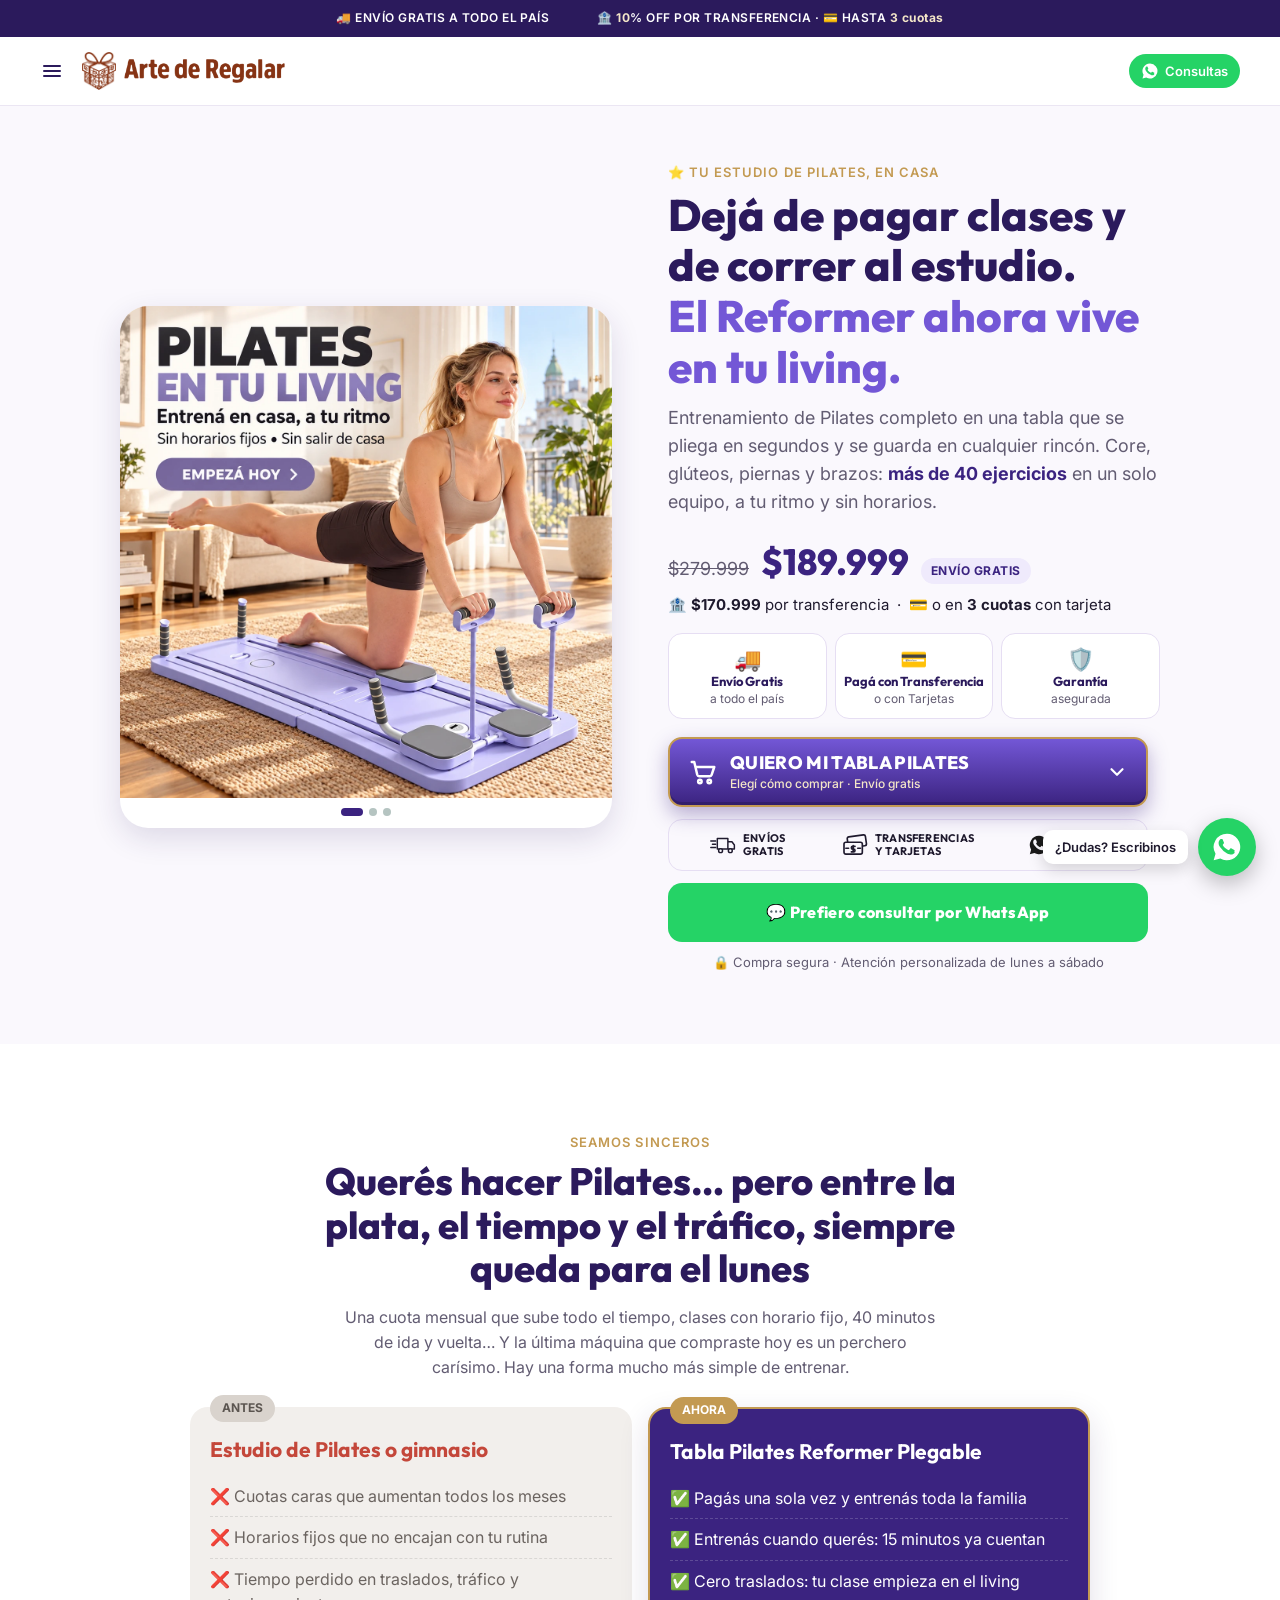
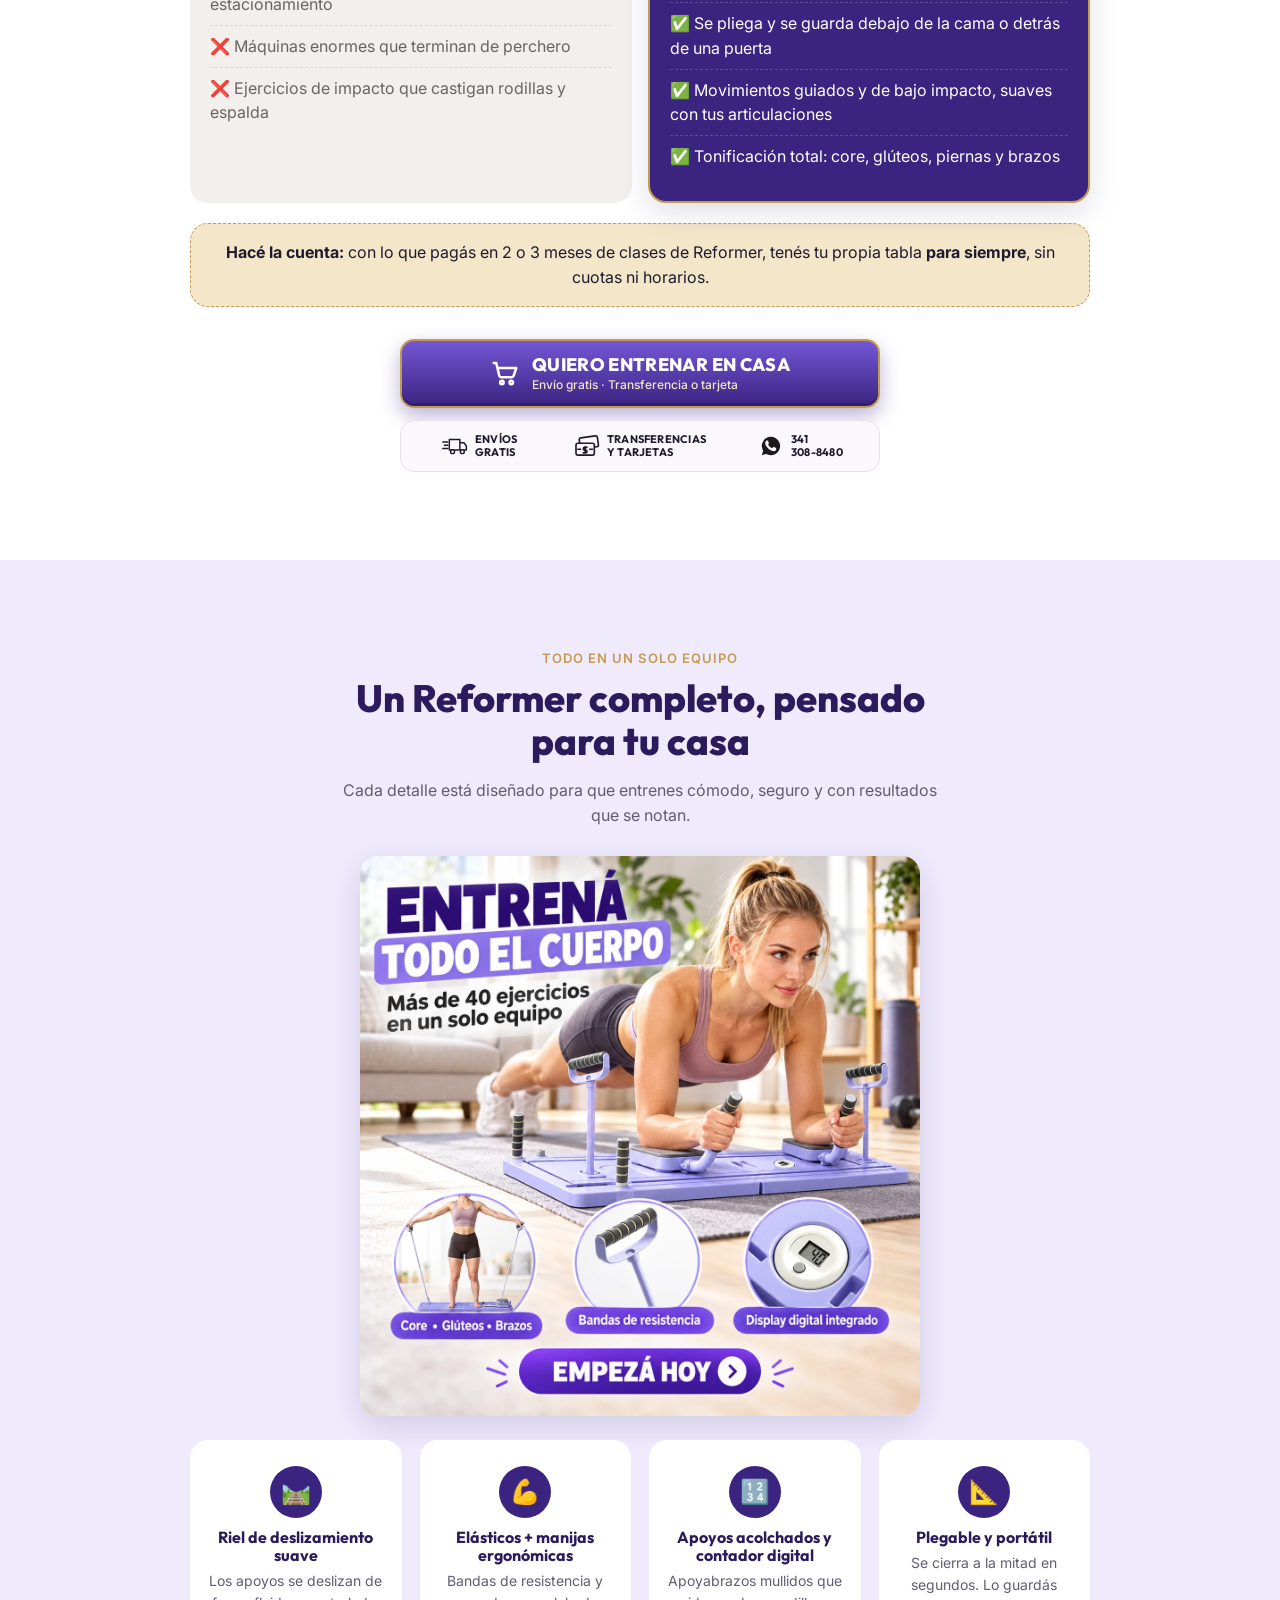
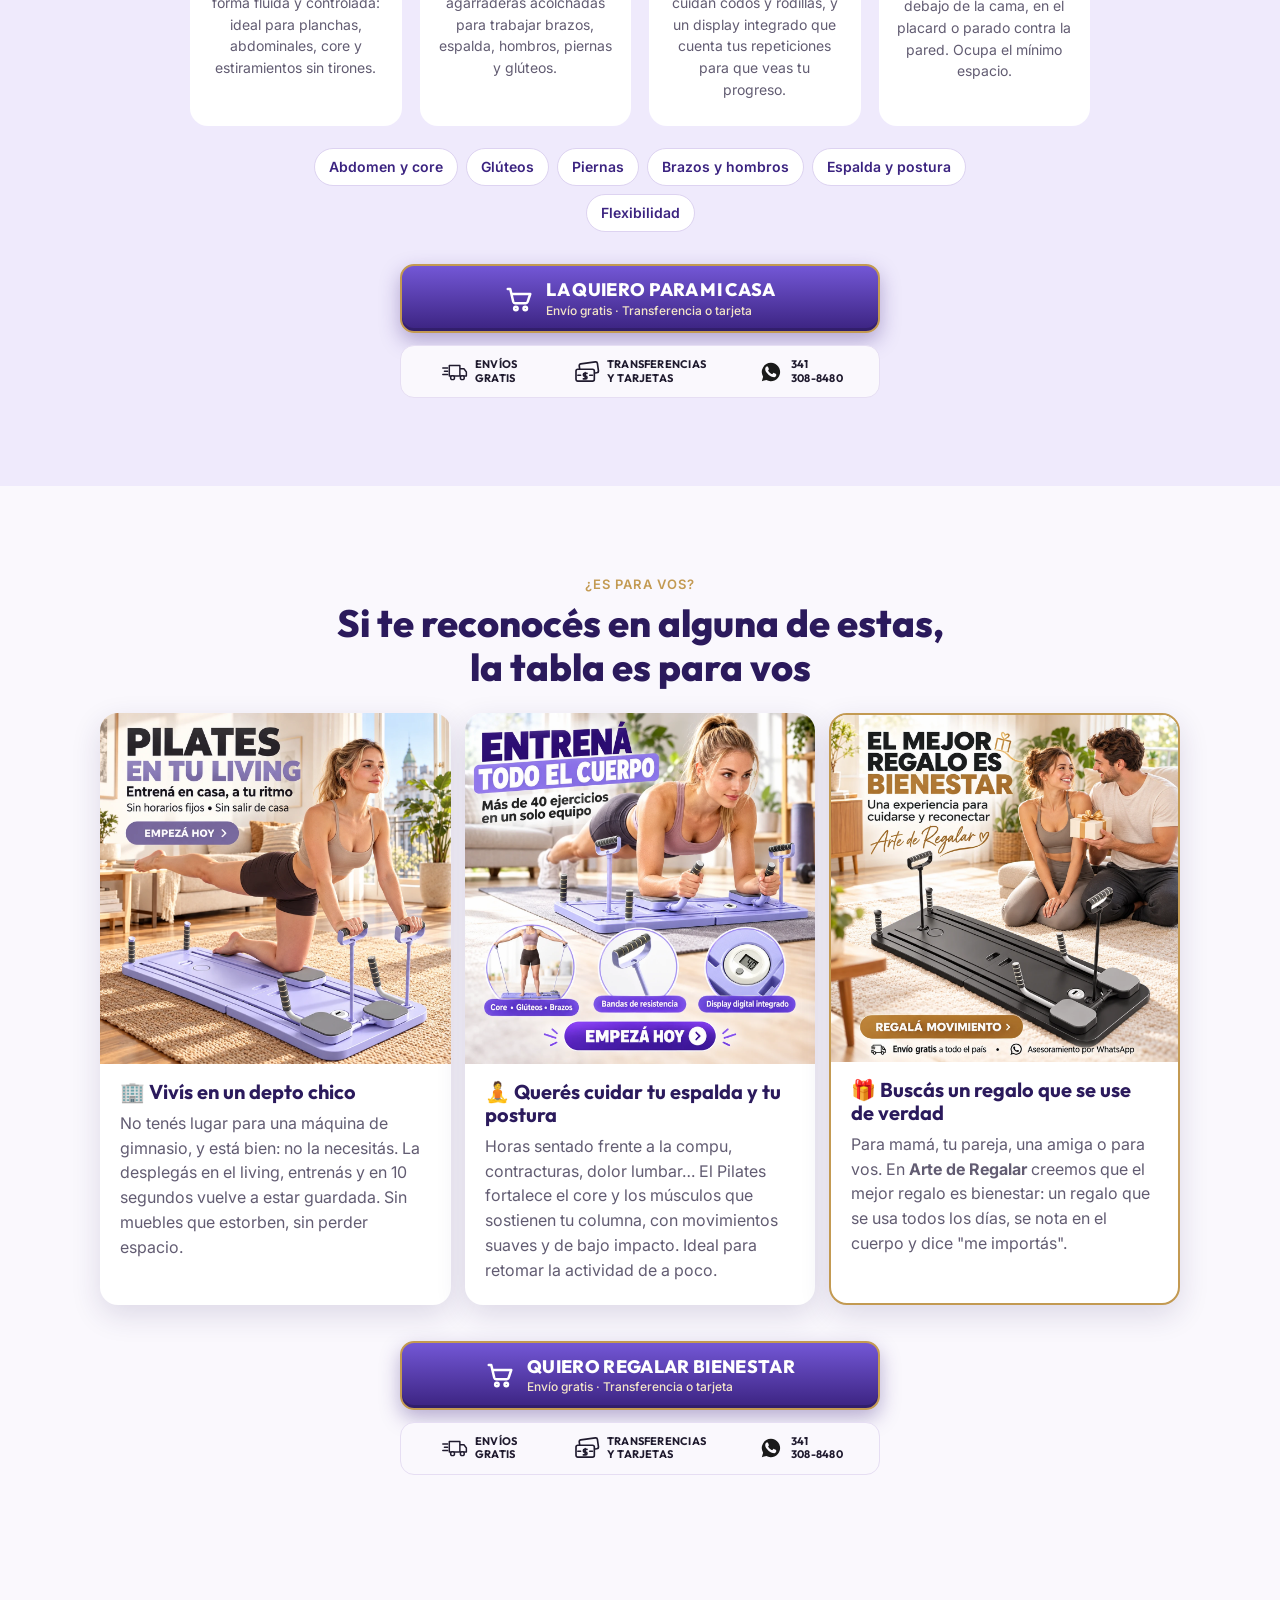
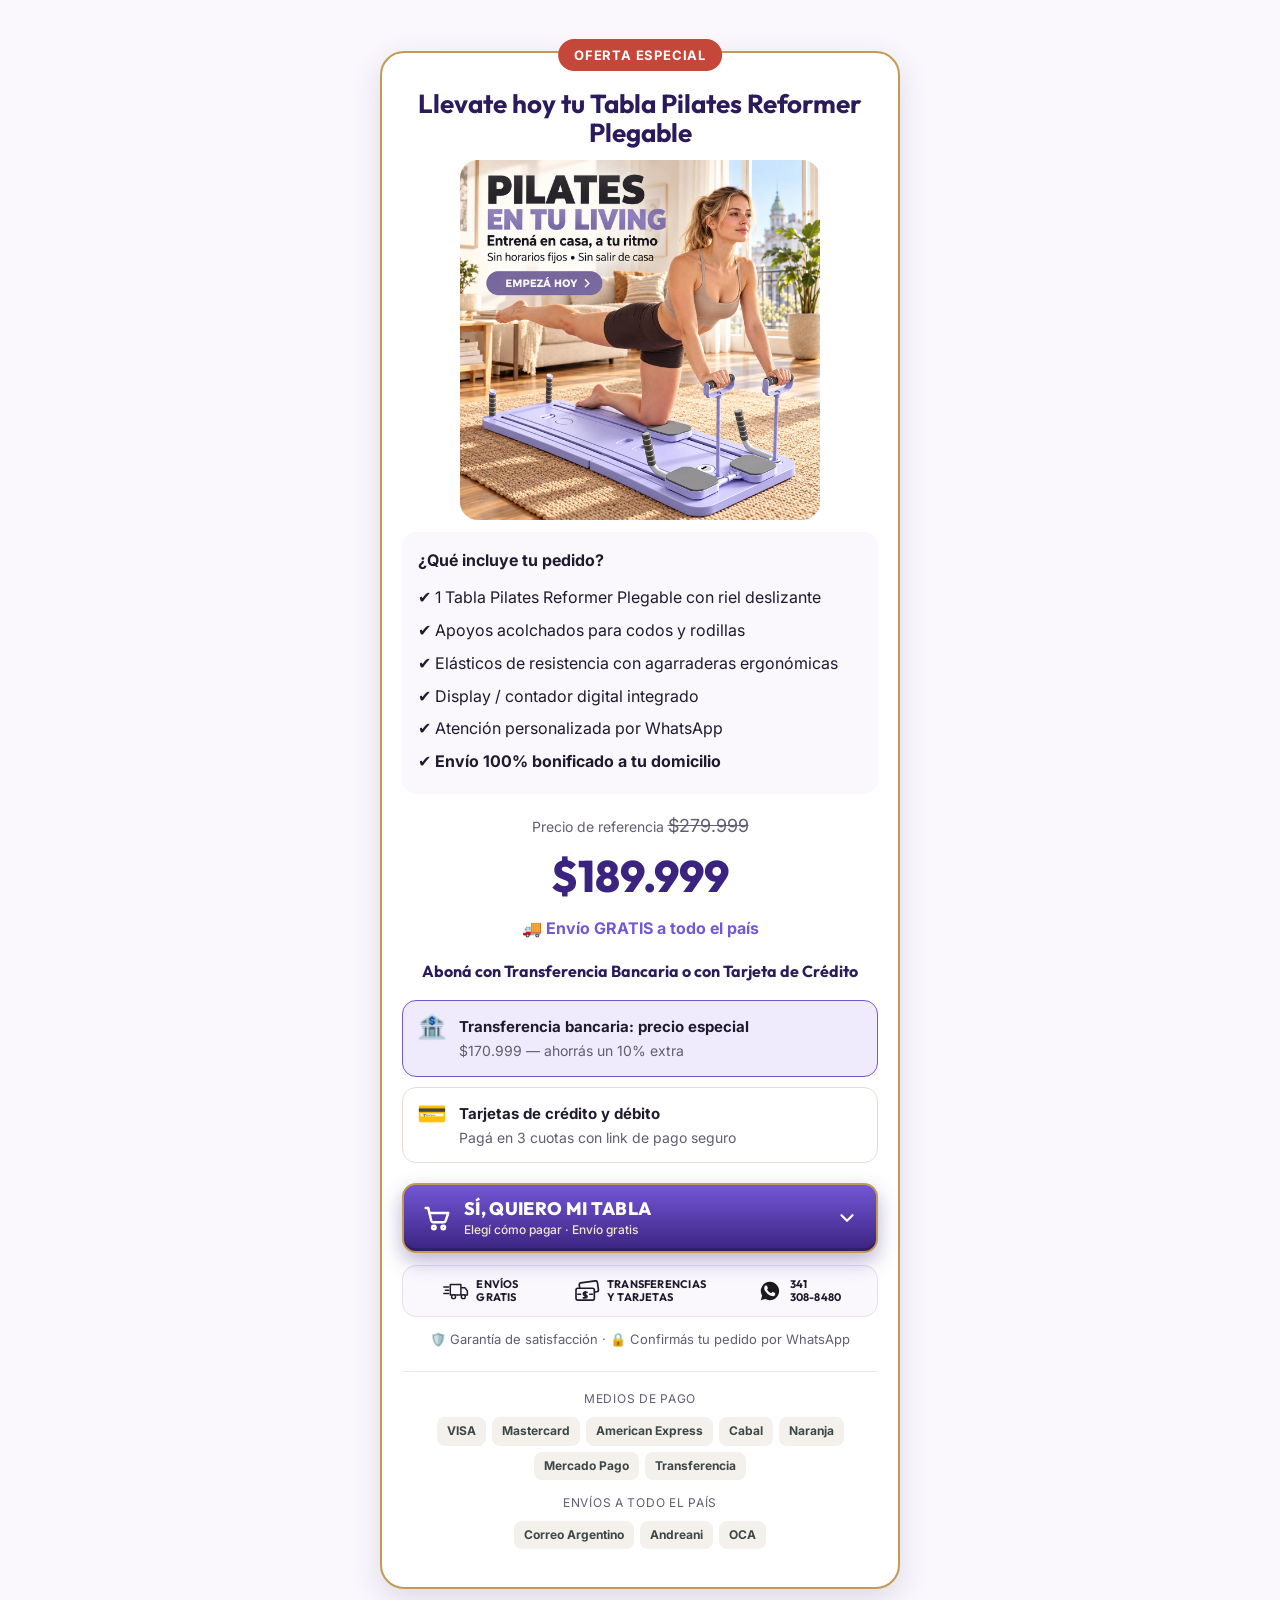
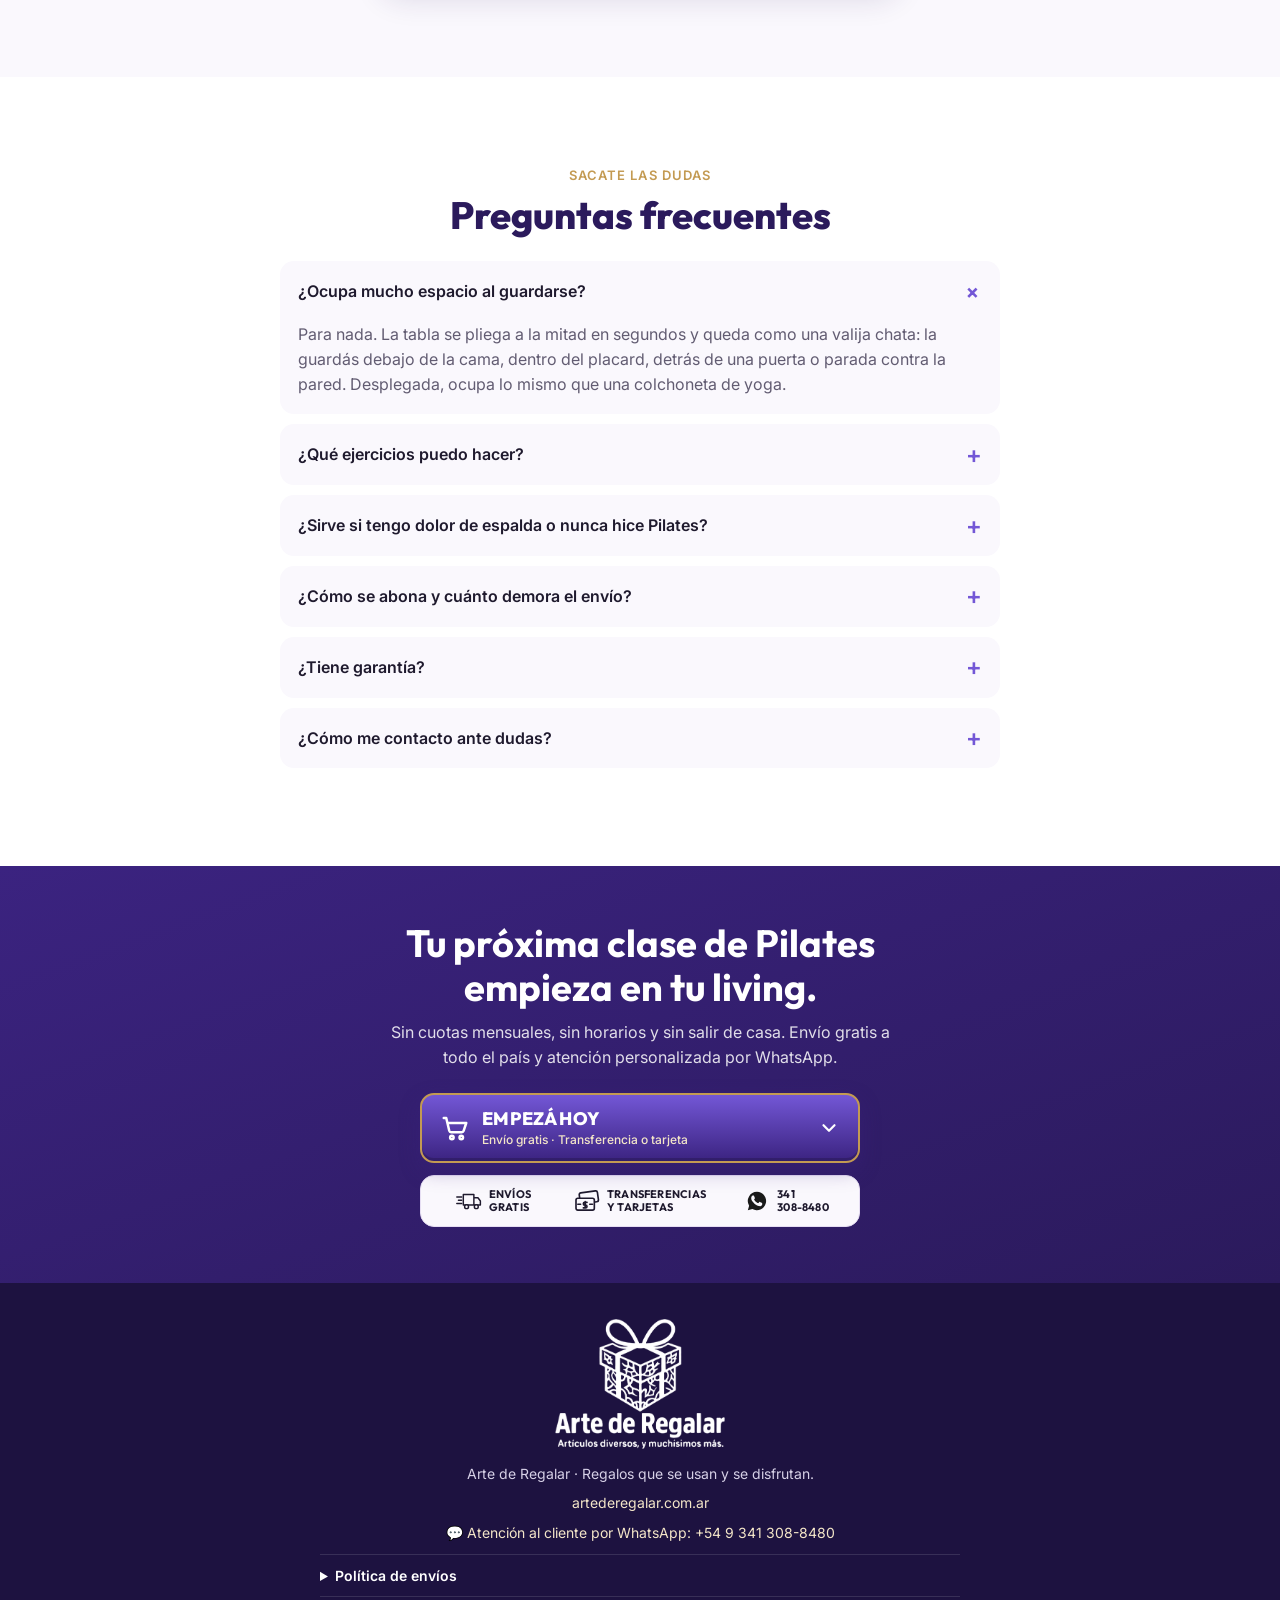
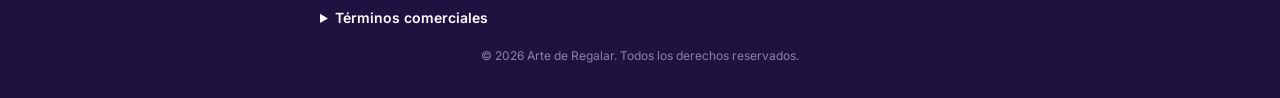
==== pilates/index.html @ 769c2b9c "Suma la landing de la Tabla Pilates Reformer Plegable Nueva landing en pilates/ con hero, dolor vs. " ====
<!doctype html>
<html lang="es-AR">
<head>
  <meta charset="utf-8">
  <meta name="viewport" content="width=device-width, initial-scale=1">
  <title>Tabla Pilates Reformer Plegable | Arte de Regalar</title>
  <meta name="description" content="Tu estudio de Pilates en casa: Tabla Reformer Plegable con riel deslizante, elásticos de resistencia y contador digital. Envío GRATIS a todo el país. Pagá con transferencia (con descuento) o en cuotas con tarjeta.">
  <meta property="og:title" content="Tabla Pilates Reformer Plegable — Envío Gratis">
  <meta property="og:description" content="Pilates en tu living, sin cuotas de gimnasio ni horarios. Más de 40 ejercicios en un solo equipo que se guarda en cualquier rincón.">
  <meta property="og:image" content="assets/pilates-living.webp">
  <meta name="theme-color" content="#3b2380">
  <link rel="icon" type="image/png" href="../assets/favicon.png">
  <link rel="preconnect" href="https://fonts.googleapis.com">
  <link rel="preconnect" href="https://fonts.gstatic.com" crossorigin>
  <link href="https://fonts.googleapis.com/css2?family=Outfit:wght@500;700;800&family=Inter:wght@400;500;600&display=swap" rel="stylesheet">
  <link rel="stylesheet" href="../styles.css">
  <link rel="stylesheet" href="pilates.css">
</head>
<body id="top">

<!-- ============================================================
  TOP BAR
  Visual: franja fija violeta profundo con los 3 beneficios comerciales.
  En mobile rota (marquee suave); en desktop queda fija y centrada.
============================================================= -->
<div class="topbar" role="region" aria-label="Beneficios">
  <div class="topbar__track">
    <span>🚚 ENVÍO GRATIS A TODO EL PAÍS</span>
    <span>🏦 <b data-cfg="descuento">10</b>% OFF POR TRANSFERENCIA · 💳 HASTA <b data-cfg="cuotas">3 cuotas</b></span>
    <span aria-hidden="true">🚚 ENVÍO GRATIS A TODO EL PAÍS</span>
    <span aria-hidden="true">🏦 <b data-cfg="descuento">10</b>% OFF POR TRANSFERENCIA · 💳 HASTA <b data-cfg="cuotas">3 cuotas</b></span>
  </div>
</div>

<!-- ============================================================
  1. HEADER
  Visual: encabezado fijo blanco con menú hamburguesa (abre el menú
  lateral desplegable), logo de Arte de Regalar y botón de WhatsApp.
============================================================= -->
<header class="nav">
  <button class="nav__menu" type="button" aria-label="Abrir menú" aria-expanded="false" aria-controls="menu">
    <svg viewBox="0 0 24 24" width="24" height="24" aria-hidden="true" fill="none" stroke="currentColor" stroke-width="2" stroke-linecap="round"><path d="M4 7h16M4 12h16M4 17h16"/></svg>
  </button>
  <a class="nav__brand" href="https://artederegalar.com.ar" aria-label="Arte de Regalar">
    <img src="../assets/logo-regalo.png" alt="" width="142" height="160">
    <img src="../assets/logo-texto.png" alt="Arte de Regalar" width="539" height="80">
  </a>
  <a class="nav__wa" href="https://wa.me/5493413088480?text=Hola!%20Quiero%20info%20de%20la%20Tabla%20Pilates%20Reformer" target="_blank" rel="noopener" aria-label="Consultanos por WhatsApp">
    <svg viewBox="0 0 24 24" width="18" height="18" aria-hidden="true"><path fill="currentColor" d="M12 2a10 10 0 0 0-8.6 15.1L2 22l5-1.3A10 10 0 1 0 12 2Zm5.8 14.2c-.2.7-1.4 1.3-2 1.4-.5.1-1.2.1-1.9-.1a17 17 0 0 1-1.8-.7 13.7 13.7 0 0 1-5.2-4.6c-.4-.5-1.2-1.7-1.2-3.2s.8-2.3 1.1-2.6c.3-.3.6-.4.8-.4h.6c.2 0 .4 0 .6.5l.9 2.1c.1.2.1.4 0 .5l-.3.5-.4.5c-.1.1-.3.3-.1.6.2.3.8 1.3 1.7 2.1 1.2 1 2.1 1.4 2.4 1.5.3.1.5.1.6-.1l.9-1.1c.2-.3.4-.2.6-.1l2 1c.3.1.5.2.5.3.1.2.1.8-.1 1.4Z"/></svg>
    <span>Consultas</span>
  </a>
</header>

<!-- Menú lateral desplegable -->
<div class="drawer" id="menu" aria-hidden="true">
  <div class="drawer__overlay" data-close></div>
  <nav class="drawer__panel" aria-label="Menú">
    <div class="drawer__head">
      <img src="../assets/logo.png" alt="Arte de Regalar" width="473" height="360">
      <button class="drawer__close" type="button" aria-label="Cerrar menú" data-close>
        <svg viewBox="0 0 24 24" width="24" height="24" aria-hidden="true" fill="none" stroke="currentColor" stroke-width="2" stroke-linecap="round"><path d="M6 6l12 12M18 6L6 18"/></svg>
      </button>
    </div>
    <p class="drawer__label">Tabla Pilates Reformer</p>
    <ul class="drawer__links">
      <li><a href="#top" data-close>Inicio</a></li>
      <li><a href="#comparativa" data-close>¿Por qué elegirla?</a></li>
      <li><a href="#caracteristicas" data-close>Características</a></li>
      <li><a href="#para-quien" data-close>¿Para quién es?</a></li>
      <li><a href="#oferta" data-close>Precio y formas de pago</a></li>
      <li><a href="#preguntas" data-close>Preguntas frecuentes</a></li>
    </ul>
    <p class="drawer__label">Arte de Regalar</p>
    <ul class="drawer__links">
      <li><a href="https://artederegalar.com.ar">Ver toda la tienda</a></li>
      <li><a href="https://wa.me/5493413088480?text=Hola!%20Quiero%20info%20de%20la%20Tabla%20Pilates%20Reformer" target="_blank" rel="noopener">Contacto por WhatsApp</a></li>
    </ul>
    <a class="btn btn--primary drawer__buy js-buy" href="#">COMPRAR MI TABLA PILATES</a>
    <p class="drawer__foot">🚚 Envío gratis a todo el país</p>
  </nav>
</div>

<main>

<!-- ============================================================
  HERO
  Visual: galería deslizable con las 3 piezas (Pilates en tu living,
  Entrená todo el cuerpo, El mejor regalo es bienestar). Al lado
  (desktop) o debajo (mobile): titular, subtítulo, precio, badges de
  confianza y el botón de compra con menú desplegable de opciones.
============================================================= -->
<section class="hero">
  <div class="hero__media gallery">
    <div class="gallery__track" tabindex="0" aria-label="Fotos del producto">
      <img src="assets/pilates-living.webp" alt="Pilates en tu living: mujer entrenando en la Tabla Reformer Plegable violeta sobre una alfombra" width="1254" height="1254" fetchpriority="high">
      <img src="assets/todo-el-cuerpo.webp" alt="Entrená todo el cuerpo: más de 40 ejercicios, bandas de resistencia y display digital integrado" width="1254" height="1254" loading="lazy">
      <img src="assets/regalo-bienestar.webp" alt="El mejor regalo es bienestar: pareja con la Tabla Reformer en versión negra y una caja de regalo" width="1254" height="1254" loading="lazy">
    </div>
    <div class="gallery__dots" aria-hidden="true"></div>
  </div>

  <div class="hero__copy">
    <p class="eyebrow">⭐ Tu estudio de Pilates, en casa</p>
    <h1>Dejá de pagar clases y de correr al estudio. <span>El Reformer ahora vive en tu living.</span></h1>
    <h2>Entrenamiento de Pilates completo en una tabla que se pliega en segundos y se guarda en cualquier rincón. Core, glúteos, piernas y brazos: <b>más de 40 ejercicios</b> en un solo equipo, a tu ritmo y sin horarios.</h2>

    <div class="price">
      <div class="price__row">
        <span class="price__old" data-cfg="precioAnterior">$279.999</span>
        <span class="price__now" data-cfg="precio">$189.999</span>
        <span class="price__save">ENVÍO GRATIS</span>
      </div>
      <p class="price__alt">🏦 <b data-cfg="precioTransferencia">$170.999</b> por transferencia &nbsp;·&nbsp; 💳 o en <b data-cfg="cuotas">3 cuotas</b> con tarjeta</p>
    </div>

    <ul class="badges" aria-label="Por qué comprar acá">
      <li><span aria-hidden="true">🚚</span><b>Envío Gratis</b><small>a todo el país</small></li>
      <li><span aria-hidden="true">💳</span><b>Pagá con Transferencia</b><small>o con Tarjetas</small></li>
      <li><span aria-hidden="true">🛡️</span><b>Garantía</b><small>asegurada</small></li>
    </ul>

    <div class="buybox">
      <div class="buydrop" data-buydrop>
        <button class="btn btn--buy buydrop__toggle js-hero-cta" type="button" aria-expanded="false" aria-controls="bd-hero" aria-haspopup="true">
          <svg viewBox="0 0 24 24" aria-hidden="true" fill="none" stroke="currentColor" stroke-width="2" stroke-linecap="round" stroke-linejoin="round"><path d="M3 4h2l2.4 10.2a1.5 1.5 0 0 0 1.5 1.1h8.6a1.5 1.5 0 0 0 1.4-1l2.1-6.3H6.2"/><circle cx="9.5" cy="19.5" r="1.4"/><circle cx="17" cy="19.5" r="1.4"/></svg>
          <span>QUIERO MI TABLA PILATES<small>Elegí cómo comprar · Envío gratis</small></span>
          <svg class="buydrop__chev" viewBox="0 0 24 24" aria-hidden="true" fill="none" stroke="currentColor" stroke-width="2.4" stroke-linecap="round" stroke-linejoin="round"><path d="m6 9 6 6 6-6"/></svg>
        </button>
        <ul class="buydrop__menu" id="bd-hero" role="menu" hidden>
      <li role="none"><a role="menuitem" class="buydrop__item js-buy" data-pago="Transferencia" href="#"><span aria-hidden="true">🏦</span><span><b>Pagar por transferencia</b><small><span data-cfg="descuento">10</span>% OFF · <span data-cfg="precioTransferencia">$170.999</span></small></span></a></li>
      <li role="none"><a role="menuitem" class="buydrop__item js-buy" data-pago="Tarjeta de crédito/débito" href="#"><span aria-hidden="true">💳</span><span><b>Pagar con tarjeta</b><small>Crédito o débito · hasta <span data-cfg="cuotas">3 cuotas</span></small></span></a></li>
      <li role="none"><a role="menuitem" class="buydrop__item" href="https://wa.me/5493413088480?text=Hola!%20Quiero%20comprar%20la%20Tabla%20Pilates%20Reformer" target="_blank" rel="noopener"><span aria-hidden="true">💬</span><span><b>Comprar por WhatsApp</b><small>Te atendemos al 341 308-8480</small></span></a></li>
      <li role="none"><a role="menuitem" class="buydrop__item js-store" href="#"><span aria-hidden="true">🛍️</span><span><b>Ver en la tienda online</b><small>artederegalar.com.ar</small></span></a></li>
    </ul>
      </div>
      <ul class="perks">
        <li><svg viewBox="0 0 32 24" aria-hidden="true" fill="none" stroke="currentColor" stroke-width="1.8" stroke-linejoin="round"><path d="M9 4h13v13H9zM22 8h5l3 4v5h-8"/><circle cx="13" cy="19" r="2.4" fill="var(--cream)"/><circle cx="25" cy="19" r="2.4" fill="var(--cream)"/><path d="M1 7h6M3 11h4M1 15h6" stroke-linecap="round"/></svg><span>ENVÍOS<br>GRATIS</span></li>
        <li><svg viewBox="0 0 28 24" aria-hidden="true" fill="none" stroke="currentColor" stroke-width="1.8" stroke-linejoin="round"><rect x="6" y="2" width="20" height="12" rx="2" transform="rotate(-8 16 8)"/><rect x="2" y="9" width="20" height="13" rx="2" fill="var(--cream)"/><path d="M12 12.5v7M14 13.5h-2.5a1.5 1.5 0 0 0 0 3h1a1.5 1.5 0 0 1 0 3H10" stroke-linecap="round"/><path d="M4 15.5h3M17 15.5h3" stroke-linecap="round"/></svg><span>TRANSFERENCIAS<br>Y TARJETAS</span></li>
        <li><svg viewBox="0 0 24 24" aria-hidden="true"><path fill="currentColor" d="M12 2a10 10 0 0 0-8.6 15.1L2 22l5-1.3A10 10 0 1 0 12 2Zm5.8 14.2c-.2.7-1.4 1.3-2 1.4-.5.1-1.2.1-1.9-.1a17 17 0 0 1-1.8-.7 13.7 13.7 0 0 1-5.2-4.6c-.4-.5-1.2-1.7-1.2-3.2s.8-2.3 1.1-2.6c.3-.3.6-.4.8-.4h.6c.2 0 .4 0 .6.5l.9 2.1c.1.2.1.4 0 .5l-.3.5-.4.5c-.1.1-.3.3-.1.6.2.3.8 1.3 1.7 2.1 1.2 1 2.1 1.4 2.4 1.5.3.1.5.1.6-.1l.9-1.1c.2-.3.4-.2.6-.1l2 1c.3.1.5.2.5.3.1.2.1.8-.1 1.4Z"/></svg><span>341<br>308-8480</span></li>
      </ul>
    </div>

    <a class="btn btn--wa hero__wa" href="https://wa.me/5493413088480?text=Hola!%20Quiero%20info%20de%20la%20Tabla%20Pilates%20Reformer" target="_blank" rel="noopener">💬 Prefiero consultar por WhatsApp</a>
    <p class="hero__micro">🔒 Compra segura · Atención personalizada de lunes a sábado</p>
  </div>
</section>

<!-- ============================================================
  2. DOLOR vs. SOLUCIÓN
  Visual: dos tarjetas lado a lado (apiladas en mobile). Izquierda
  gris apagada con ❌ ("Antes"); derecha violeta con ✅ y borde dorado
  ("Ahora"). Foto sugerida izquierda: bicicleta fija con ropa colgada.
============================================================= -->
<section class="section vs" id="comparativa">
  <p class="eyebrow center">Seamos sinceros</p>
  <h3 class="section__title">Querés hacer Pilates… pero entre la plata, el tiempo y el tráfico, siempre queda para el lunes</h3>
  <p class="section__lead">Una cuota mensual que sube todo el tiempo, clases con horario fijo, 40 minutos de ida y vuelta… Y la última máquina que compraste hoy es un perchero carísimo. Hay una forma mucho más simple de entrenar.</p>

  <div class="vs__grid">
    <article class="vs__card vs__card--bad">
      <span class="vs__tag vs__tag--muted">Antes</span>
      <h4>Estudio de Pilates o gimnasio</h4>
      <ul>
        <li>❌ Cuotas caras que aumentan todos los meses</li>
        <li>❌ Horarios fijos que no encajan con tu rutina</li>
        <li>❌ Tiempo perdido en traslados, tráfico y estacionamiento</li>
        <li>❌ Máquinas enormes que terminan de perchero</li>
        <li>❌ Ejercicios de impacto que castigan rodillas y espalda</li>
      </ul>
    </article>
    <article class="vs__card vs__card--good">
      <span class="vs__tag">Ahora</span>
      <h4>Tabla Pilates Reformer Plegable</h4>
      <ul>
        <li>✅ Pagás una sola vez y entrenás toda la familia</li>
        <li>✅ Entrenás cuando querés: 15 minutos ya cuentan</li>
        <li>✅ Cero traslados: tu clase empieza en el living</li>
        <li>✅ Se pliega y se guarda debajo de la cama o detrás de una puerta</li>
        <li>✅ Movimientos guiados y de bajo impacto, suaves con tus articulaciones</li>
        <li>✅ Tonificación total: core, glúteos, piernas y brazos</li>
      </ul>
    </article>
  </div>

  <div class="savings">
    <p><b>Hacé la cuenta:</b> con lo que pagás en 2 o 3 meses de clases de Reformer, tenés tu propia tabla <b>para siempre</b>, sin cuotas ni horarios.</p>
  </div>

  <div class="section__cta">
    <div class="buybox buybox--center">
      <a class="btn btn--buy js-buy" href="#">
        <svg viewBox="0 0 24 24" aria-hidden="true" fill="none" stroke="currentColor" stroke-width="2" stroke-linecap="round" stroke-linejoin="round"><path d="M3 4h2l2.4 10.2a1.5 1.5 0 0 0 1.5 1.1h8.6a1.5 1.5 0 0 0 1.4-1l2.1-6.3H6.2"/><circle cx="9.5" cy="19.5" r="1.4"/><circle cx="17" cy="19.5" r="1.4"/></svg>
        <span>QUIERO ENTRENAR EN CASA<small>Envío gratis · Transferencia o tarjeta</small></span>
      </a>
      <ul class="perks">
        <li><svg viewBox="0 0 32 24" aria-hidden="true" fill="none" stroke="currentColor" stroke-width="1.8" stroke-linejoin="round"><path d="M9 4h13v13H9zM22 8h5l3 4v5h-8"/><circle cx="13" cy="19" r="2.4" fill="var(--cream)"/><circle cx="25" cy="19" r="2.4" fill="var(--cream)"/><path d="M1 7h6M3 11h4M1 15h6" stroke-linecap="round"/></svg><span>ENVÍOS<br>GRATIS</span></li>
        <li><svg viewBox="0 0 28 24" aria-hidden="true" fill="none" stroke="currentColor" stroke-width="1.8" stroke-linejoin="round"><rect x="6" y="2" width="20" height="12" rx="2" transform="rotate(-8 16 8)"/><rect x="2" y="9" width="20" height="13" rx="2" fill="var(--cream)"/><path d="M12 12.5v7M14 13.5h-2.5a1.5 1.5 0 0 0 0 3h1a1.5 1.5 0 0 1 0 3H10" stroke-linecap="round"/><path d="M4 15.5h3M17 15.5h3" stroke-linecap="round"/></svg><span>TRANSFERENCIAS<br>Y TARJETAS</span></li>
        <li><svg viewBox="0 0 24 24" aria-hidden="true"><path fill="currentColor" d="M12 2a10 10 0 0 0-8.6 15.1L2 22l5-1.3A10 10 0 1 0 12 2Zm5.8 14.2c-.2.7-1.4 1.3-2 1.4-.5.1-1.2.1-1.9-.1a17 17 0 0 1-1.8-.7 13.7 13.7 0 0 1-5.2-4.6c-.4-.5-1.2-1.7-1.2-3.2s.8-2.3 1.1-2.6c.3-.3.6-.4.8-.4h.6c.2 0 .4 0 .6.5l.9 2.1c.1.2.1.4 0 .5l-.3.5-.4.5c-.1.1-.3.3-.1.6.2.3.8 1.3 1.7 2.1 1.2 1 2.1 1.4 2.4 1.5.3.1.5.1.6-.1l.9-1.1c.2-.3.4-.2.6-.1l2 1c.3.1.5.2.5.3.1.2.1.8-.1 1.4Z"/></svg><span>341<br>308-8480</span></li>
      </ul>
    </div>
  </div>
</section>

<!-- ============================================================
  3. CARACTERÍSTICAS Y MULTIFUNCIONALIDAD
  Visual: pieza "Entrená todo el cuerpo" arriba y 4 bloques con ícono
  circular violeta debajo (grilla 2x2 en mobile, 4 columnas en desktop).
  GIF sugerido: la tabla plegándose y desplegándose en 3 segundos.
============================================================= -->
<section class="section features" id="caracteristicas">
  <p class="eyebrow center">Todo en un solo equipo</p>
  <h3 class="section__title">Un Reformer completo, pensado para tu casa</h3>
  <p class="section__lead">Cada detalle está diseñado para que entrenes cómodo, seguro y con resultados que se notan.</p>

  <img class="features__img" src="assets/todo-el-cuerpo.webp" alt="Tabla Reformer Plegable: bandas de resistencia, manijas ergonómicas y display digital integrado" width="1254" height="1254" loading="lazy">

  <div class="features__grid">
    <article class="feature">
      <div class="feature__icon" aria-hidden="true">🛤️</div>
      <h4>Riel de deslizamiento suave</h4>
      <p>Los apoyos se deslizan de forma fluida y controlada: ideal para planchas, abdominales, core y estiramientos sin tirones.</p>
    </article>
    <article class="feature">
      <div class="feature__icon" aria-hidden="true">💪</div>
      <h4>Elásticos + manijas ergonómicas</h4>
      <p>Bandas de resistencia y agarraderas acolchadas para trabajar brazos, espalda, hombros, piernas y glúteos.</p>
    </article>
    <article class="feature">
      <div class="feature__icon" aria-hidden="true">🔢</div>
      <h4>Apoyos acolchados y contador digital</h4>
      <p>Apoyabrazos mullidos que cuidan codos y rodillas, y un display integrado que cuenta tus repeticiones para que veas tu progreso.</p>
    </article>
    <article class="feature">
      <div class="feature__icon" aria-hidden="true">📐</div>
      <h4>Plegable y portátil</h4>
      <p>Se cierra a la mitad en segundos. Lo guardás debajo de la cama, en el placard o parado contra la pared. Ocupa el mínimo espacio.</p>
    </article>
  </div>

  <ul class="zones" aria-label="Zonas que trabajás">
    <li>Abdomen y core</li><li>Glúteos</li><li>Piernas</li><li>Brazos y hombros</li><li>Espalda y postura</li><li>Flexibilidad</li>
  </ul>

  <div class="section__cta">
    <div class="buybox buybox--center">
      <a class="btn btn--buy js-buy" href="#">
        <svg viewBox="0 0 24 24" aria-hidden="true" fill="none" stroke="currentColor" stroke-width="2" stroke-linecap="round" stroke-linejoin="round"><path d="M3 4h2l2.4 10.2a1.5 1.5 0 0 0 1.5 1.1h8.6a1.5 1.5 0 0 0 1.4-1l2.1-6.3H6.2"/><circle cx="9.5" cy="19.5" r="1.4"/><circle cx="17" cy="19.5" r="1.4"/></svg>
        <span>LA QUIERO PARA MI CASA<small>Envío gratis · Transferencia o tarjeta</small></span>
      </a>
      <ul class="perks">
        <li><svg viewBox="0 0 32 24" aria-hidden="true" fill="none" stroke="currentColor" stroke-width="1.8" stroke-linejoin="round"><path d="M9 4h13v13H9zM22 8h5l3 4v5h-8"/><circle cx="13" cy="19" r="2.4" fill="var(--cream)"/><circle cx="25" cy="19" r="2.4" fill="var(--cream)"/><path d="M1 7h6M3 11h4M1 15h6" stroke-linecap="round"/></svg><span>ENVÍOS<br>GRATIS</span></li>
        <li><svg viewBox="0 0 28 24" aria-hidden="true" fill="none" stroke="currentColor" stroke-width="1.8" stroke-linejoin="round"><rect x="6" y="2" width="20" height="12" rx="2" transform="rotate(-8 16 8)"/><rect x="2" y="9" width="20" height="13" rx="2" fill="var(--cream)"/><path d="M12 12.5v7M14 13.5h-2.5a1.5 1.5 0 0 0 0 3h1a1.5 1.5 0 0 1 0 3H10" stroke-linecap="round"/><path d="M4 15.5h3M17 15.5h3" stroke-linecap="round"/></svg><span>TRANSFERENCIAS<br>Y TARJETAS</span></li>
        <li><svg viewBox="0 0 24 24" aria-hidden="true"><path fill="currentColor" d="M12 2a10 10 0 0 0-8.6 15.1L2 22l5-1.3A10 10 0 1 0 12 2Zm5.8 14.2c-.2.7-1.4 1.3-2 1.4-.5.1-1.2.1-1.9-.1a17 17 0 0 1-1.8-.7 13.7 13.7 0 0 1-5.2-4.6c-.4-.5-1.2-1.7-1.2-3.2s.8-2.3 1.1-2.6c.3-.3.6-.4.8-.4h.6c.2 0 .4 0 .6.5l.9 2.1c.1.2.1.4 0 .5l-.3.5-.4.5c-.1.1-.3.3-.1.6.2.3.8 1.3 1.7 2.1 1.2 1 2.1 1.4 2.4 1.5.3.1.5.1.6-.1l.9-1.1c.2-.3.4-.2.6-.1l2 1c.3.1.5.2.5.3.1.2.1.8-.1 1.4Z"/></svg><span>341<br>308-8480</span></li>
      </ul>
    </div>
  </div>
</section>

<!-- ============================================================
  4. ESCENARIOS DE USO — ¿PARA QUIÉN ES?
  Visual: 3 tarjetas con foto arriba. En mobile: carrusel horizontal
  con scroll-snap; en desktop: 3 columnas. La tarjeta de regalo lleva
  borde dorado y la pieza "El mejor regalo es bienestar".
============================================================= -->
<section class="section uses" id="para-quien">
  <p class="eyebrow center">¿Es para vos?</p>
  <h3 class="section__title">Si te reconocés en alguna de estas, la tabla es para vos</h3>

  <div class="uses__grid">
    <article class="use">
      <img class="use__img" src="assets/pilates-living.webp" alt="Mujer entrenando en el living de un departamento" width="1254" height="1254" loading="lazy">
      <h4>🏢 Vivís en un depto chico</h4>
      <p>No tenés lugar para una máquina de gimnasio, y está bien: no la necesitás. La desplegás en el living, entrenás y en 10 segundos vuelve a estar guardada. Sin muebles que estorben, sin perder espacio.</p>
    </article>
    <article class="use">
      <img class="use__img" src="assets/todo-el-cuerpo.webp" alt="Mujer haciendo plancha con apoyos acolchados" width="1254" height="1254" loading="lazy">
      <h4>🧘 Querés cuidar tu espalda y tu postura</h4>
      <p>Horas sentado frente a la compu, contracturas, dolor lumbar… El Pilates fortalece el core y los músculos que sostienen tu columna, con movimientos suaves y de bajo impacto. Ideal para retomar la actividad de a poco.</p>
    </article>
    <article class="use use--gift">
      <img class="use__img" src="assets/regalo-bienestar.webp" alt="Pareja con la Tabla Reformer y una caja de regalo" width="1254" height="1254" loading="lazy">
      <h4>🎁 Buscás un regalo que se use de verdad</h4>
      <p>Para mamá, tu pareja, una amiga o para vos. En <b>Arte de Regalar</b> creemos que el mejor regalo es bienestar: un regalo que se usa todos los días, se nota en el cuerpo y dice "me importás".</p>
    </article>
  </div>

  <div class="buybox buybox--center">
      <a class="btn btn--buy js-buy" href="#">
        <svg viewBox="0 0 24 24" aria-hidden="true" fill="none" stroke="currentColor" stroke-width="2" stroke-linecap="round" stroke-linejoin="round"><path d="M3 4h2l2.4 10.2a1.5 1.5 0 0 0 1.5 1.1h8.6a1.5 1.5 0 0 0 1.4-1l2.1-6.3H6.2"/><circle cx="9.5" cy="19.5" r="1.4"/><circle cx="17" cy="19.5" r="1.4"/></svg>
        <span>QUIERO REGALAR BIENESTAR<small>Envío gratis · Transferencia o tarjeta</small></span>
      </a>
      <ul class="perks">
        <li><svg viewBox="0 0 32 24" aria-hidden="true" fill="none" stroke="currentColor" stroke-width="1.8" stroke-linejoin="round"><path d="M9 4h13v13H9zM22 8h5l3 4v5h-8"/><circle cx="13" cy="19" r="2.4" fill="var(--cream)"/><circle cx="25" cy="19" r="2.4" fill="var(--cream)"/><path d="M1 7h6M3 11h4M1 15h6" stroke-linecap="round"/></svg><span>ENVÍOS<br>GRATIS</span></li>
        <li><svg viewBox="0 0 28 24" aria-hidden="true" fill="none" stroke="currentColor" stroke-width="1.8" stroke-linejoin="round"><rect x="6" y="2" width="20" height="12" rx="2" transform="rotate(-8 16 8)"/><rect x="2" y="9" width="20" height="13" rx="2" fill="var(--cream)"/><path d="M12 12.5v7M14 13.5h-2.5a1.5 1.5 0 0 0 0 3h1a1.5 1.5 0 0 1 0 3H10" stroke-linecap="round"/><path d="M4 15.5h3M17 15.5h3" stroke-linecap="round"/></svg><span>TRANSFERENCIAS<br>Y TARJETAS</span></li>
        <li><svg viewBox="0 0 24 24" aria-hidden="true"><path fill="currentColor" d="M12 2a10 10 0 0 0-8.6 15.1L2 22l5-1.3A10 10 0 1 0 12 2Zm5.8 14.2c-.2.7-1.4 1.3-2 1.4-.5.1-1.2.1-1.9-.1a17 17 0 0 1-1.8-.7 13.7 13.7 0 0 1-5.2-4.6c-.4-.5-1.2-1.7-1.2-3.2s.8-2.3 1.1-2.6c.3-.3.6-.4.8-.4h.6c.2 0 .4 0 .6.5l.9 2.1c.1.2.1.4 0 .5l-.3.5-.4.5c-.1.1-.3.3-.1.6.2.3.8 1.3 1.7 2.1 1.2 1 2.1 1.4 2.4 1.5.3.1.5.1.6-.1l.9-1.1c.2-.3.4-.2.6-.1l2 1c.3.1.5.2.5.3.1.2.1.8-.1 1.4Z"/></svg><span>341<br>308-8480</span></li>
      </ul>
    </div>
</section>

<!-- ============================================================
  5. OFERTA IRRESISTIBLE + MEDIOS DE PAGO
  Visual: tarjeta destacada con borde dorado, cinta "OFERTA ESPECIAL",
  "¿Qué incluye?" con checks, precio tachado + precio oferta grande,
  medios de pago, botón de compra con menú desplegable (pulsante).
============================================================= -->
<section class="section offer" id="oferta">
  <div class="offer__card">
    <span class="offer__ribbon">OFERTA ESPECIAL</span>
    <h3>Llevate hoy tu Tabla Pilates Reformer Plegable</h3>
    <img src="assets/pilates-living.webp" alt="Tabla Pilates Reformer Plegable" width="1254" height="1254" loading="lazy">

    <div class="offer__includes">
      <p><b>¿Qué incluye tu pedido?</b></p>
      <ul>
        <li>✔️ 1 Tabla Pilates Reformer Plegable con riel deslizante</li>
        <li>✔️ Apoyos acolchados para codos y rodillas</li>
        <li>✔️ Elásticos de resistencia con agarraderas ergonómicas</li>
        <li>✔️ Display / contador digital integrado</li>
        <li>✔️ Atención personalizada por WhatsApp</li>
        <li>✔️ <b>Envío 100% bonificado a tu domicilio</b></li>
      </ul>
    </div>

    <div class="price price--big">
      <p class="price__label">Precio de referencia <span class="price__old" data-cfg="precioAnterior">$279.999</span></p>
      <div class="price__row">
        <span class="price__now" data-cfg="precio">$189.999</span>
      </div>
      <p class="price__ship">🚚 Envío GRATIS a todo el país</p>
    </div>

    <p class="pay__title">Aboná con Transferencia Bancaria o con Tarjeta de Crédito</p>
    <div class="pay">
      <div class="pay__opt pay__opt--hl">
        <span class="pay__ico">🏦</span>
        <div>
          <b>Transferencia bancaria: precio especial</b>
          <p><span data-cfg="precioTransferencia">$170.999</span> — ahorrás un <span data-cfg="descuento">10</span>% extra</p>
        </div>
      </div>
      <div class="pay__opt">
        <span class="pay__ico">💳</span>
        <div>
          <b>Tarjetas de crédito y débito</b>
          <p>Pagá en <span data-cfg="cuotas">3 cuotas</span> con link de pago seguro</p>
        </div>
      </div>
    </div>

    <div class="buybox buybox--center buybox--pulse">
      <div class="buydrop" data-buydrop>
        <button class="btn btn--buy buydrop__toggle" type="button" aria-expanded="false" aria-controls="bd-offer" aria-haspopup="true">
          <svg viewBox="0 0 24 24" aria-hidden="true" fill="none" stroke="currentColor" stroke-width="2" stroke-linecap="round" stroke-linejoin="round"><path d="M3 4h2l2.4 10.2a1.5 1.5 0 0 0 1.5 1.1h8.6a1.5 1.5 0 0 0 1.4-1l2.1-6.3H6.2"/><circle cx="9.5" cy="19.5" r="1.4"/><circle cx="17" cy="19.5" r="1.4"/></svg>
          <span>SÍ, QUIERO MI TABLA<small>Elegí cómo pagar · Envío gratis</small></span>
          <svg class="buydrop__chev" viewBox="0 0 24 24" aria-hidden="true" fill="none" stroke="currentColor" stroke-width="2.4" stroke-linecap="round" stroke-linejoin="round"><path d="m6 9 6 6 6-6"/></svg>
        </button>
        <ul class="buydrop__menu" id="bd-offer" role="menu" hidden>
      <li role="none"><a role="menuitem" class="buydrop__item js-buy" data-pago="Transferencia" href="#"><span aria-hidden="true">🏦</span><span><b>Pagar por transferencia</b><small><span data-cfg="descuento">10</span>% OFF · <span data-cfg="precioTransferencia">$170.999</span></small></span></a></li>
      <li role="none"><a role="menuitem" class="buydrop__item js-buy" data-pago="Tarjeta de crédito/débito" href="#"><span aria-hidden="true">💳</span><span><b>Pagar con tarjeta</b><small>Crédito o débito · hasta <span data-cfg="cuotas">3 cuotas</span></small></span></a></li>
      <li role="none"><a role="menuitem" class="buydrop__item" href="https://wa.me/5493413088480?text=Hola!%20Quiero%20comprar%20la%20Tabla%20Pilates%20Reformer" target="_blank" rel="noopener"><span aria-hidden="true">💬</span><span><b>Comprar por WhatsApp</b><small>Te atendemos al 341 308-8480</small></span></a></li>
      <li role="none"><a role="menuitem" class="buydrop__item js-store" href="#"><span aria-hidden="true">🛍️</span><span><b>Ver en la tienda online</b><small>artederegalar.com.ar</small></span></a></li>
    </ul>
      </div>
      <ul class="perks">
        <li><svg viewBox="0 0 32 24" aria-hidden="true" fill="none" stroke="currentColor" stroke-width="1.8" stroke-linejoin="round"><path d="M9 4h13v13H9zM22 8h5l3 4v5h-8"/><circle cx="13" cy="19" r="2.4" fill="var(--cream)"/><circle cx="25" cy="19" r="2.4" fill="var(--cream)"/><path d="M1 7h6M3 11h4M1 15h6" stroke-linecap="round"/></svg><span>ENVÍOS<br>GRATIS</span></li>
        <li><svg viewBox="0 0 28 24" aria-hidden="true" fill="none" stroke="currentColor" stroke-width="1.8" stroke-linejoin="round"><rect x="6" y="2" width="20" height="12" rx="2" transform="rotate(-8 16 8)"/><rect x="2" y="9" width="20" height="13" rx="2" fill="var(--cream)"/><path d="M12 12.5v7M14 13.5h-2.5a1.5 1.5 0 0 0 0 3h1a1.5 1.5 0 0 1 0 3H10" stroke-linecap="round"/><path d="M4 15.5h3M17 15.5h3" stroke-linecap="round"/></svg><span>TRANSFERENCIAS<br>Y TARJETAS</span></li>
        <li><svg viewBox="0 0 24 24" aria-hidden="true"><path fill="currentColor" d="M12 2a10 10 0 0 0-8.6 15.1L2 22l5-1.3A10 10 0 1 0 12 2Zm5.8 14.2c-.2.7-1.4 1.3-2 1.4-.5.1-1.2.1-1.9-.1a17 17 0 0 1-1.8-.7 13.7 13.7 0 0 1-5.2-4.6c-.4-.5-1.2-1.7-1.2-3.2s.8-2.3 1.1-2.6c.3-.3.6-.4.8-.4h.6c.2 0 .4 0 .6.5l.9 2.1c.1.2.1.4 0 .5l-.3.5-.4.5c-.1.1-.3.3-.1.6.2.3.8 1.3 1.7 2.1 1.2 1 2.1 1.4 2.4 1.5.3.1.5.1.6-.1l.9-1.1c.2-.3.4-.2.6-.1l2 1c.3.1.5.2.5.3.1.2.1.8-.1 1.4Z"/></svg><span>341<br>308-8480</span></li>
      </ul>
    </div>
    <p class="offer__micro">🛡️ Garantía de satisfacción · 🔒 Confirmás tu pedido por WhatsApp</p>

    <div class="logos">
      <p>Medios de pago</p>
      <ul>
        <li>VISA</li><li>Mastercard</li><li>American Express</li><li>Cabal</li><li>Naranja</li><li>Mercado Pago</li><li>Transferencia</li>
      </ul>
      <p>Envíos a todo el país</p>
      <ul>
        <li>Correo Argentino</li><li>Andreani</li><li>OCA</li>
      </ul>
    </div>
  </div>
</section>

<!-- ============================================================
  6. PREGUNTAS FRECUENTES
  Visual: acordeón limpio, una pregunta abierta a la vez. La última
  destaca el WhatsApp con botón verde.
============================================================= -->
<section class="section faq" id="preguntas">
  <p class="eyebrow center">Sacate las dudas</p>
  <h3 class="section__title">Preguntas frecuentes</h3>

  <div class="faq__list">
    <details open>
      <summary>¿Ocupa mucho espacio al guardarse?</summary>
      <p>Para nada. La tabla se pliega a la mitad en segundos y queda como una valija chata: la guardás debajo de la cama, dentro del placard, detrás de una puerta o parada contra la pared. Desplegada, ocupa lo mismo que una colchoneta de yoga.</p>
    </details>
    <details>
      <summary>¿Qué ejercicios puedo hacer?</summary>
      <p>Más de 40: planchas y abdominales deslizantes, rodillas al pecho, patada de glúteo, sentadillas con elásticos, remo, press de hombros, bíceps y tríceps, estiramientos de espalda y de piernas, y mucho más. Sirve tanto si arrancás de cero como si ya hacés Pilates: vos regulás la intensidad.</p>
    </details>
    <details>
      <summary>¿Sirve si tengo dolor de espalda o nunca hice Pilates?</summary>
      <p>Sí. Los movimientos son guiados y de bajo impacto, por eso es ideal para empezar de a poco y fortalecer la zona media, que sostiene la columna. Si tenés una lesión o una condición médica, te recomendamos consultar antes con tu médico o kinesiólogo.</p>
    </details>
    <details>
      <summary>¿Cómo se abona y cuánto demora el envío?</summary>
      <p>Tocá cualquier botón de compra y elegí: <b>transferencia bancaria</b> con <span data-cfg="descuento">10</span>% de descuento, o <b>tarjeta de crédito o débito</b> en <span data-cfg="cuotas">3 cuotas</span> con link de pago seguro. <b>El envío es GRATIS a toda Argentina</b>: despachamos dentro de las 24–48 h hábiles de acreditado el pago, te pasamos el número de seguimiento y lo recibís en <span data-cfg="plazoEnvio">3 a 7 días hábiles</span> según tu localidad.</p>
    </details>
    <details>
      <summary>¿Tiene garantía?</summary>
      <p>Sí. Tu compra tiene garantía de satisfacción: si la tabla llega con algún problema, nos escribís por WhatsApp y lo resolvemos. Además, tenés 10 días corridos de derecho de arrepentimiento desde que la recibís (Ley 24.240).</p>
    </details>
    <details>
      <summary>¿Cómo me contacto ante dudas?</summary>
      <p>¡Escribinos al <b>WhatsApp 341 308-8480</b>! Te atiende una persona real, te asesoramos sin compromiso y te ayudamos a elegir (también si es para regalar).</p>
      <a class="btn btn--wa" href="https://wa.me/5493413088480?text=Hola!%20Quiero%20info%20de%20la%20Tabla%20Pilates%20Reformer" target="_blank" rel="noopener">💬 Consultar por WhatsApp: 341 308-8480</a>
    </details>
  </div>
</section>

<!-- CTA final -->
<section class="final">
  <h3>Tu próxima clase de Pilates empieza en tu living.</h3>
  <p>Sin cuotas mensuales, sin horarios y sin salir de casa. Envío gratis a todo el país y atención personalizada por WhatsApp.</p>
  <div class="buybox buybox--center">
      <div class="buydrop" data-buydrop>
        <button class="btn btn--buy buydrop__toggle" type="button" aria-expanded="false" aria-controls="bd-final" aria-haspopup="true">
          <svg viewBox="0 0 24 24" aria-hidden="true" fill="none" stroke="currentColor" stroke-width="2" stroke-linecap="round" stroke-linejoin="round"><path d="M3 4h2l2.4 10.2a1.5 1.5 0 0 0 1.5 1.1h8.6a1.5 1.5 0 0 0 1.4-1l2.1-6.3H6.2"/><circle cx="9.5" cy="19.5" r="1.4"/><circle cx="17" cy="19.5" r="1.4"/></svg>
          <span>EMPEZÁ HOY<small>Envío gratis · Transferencia o tarjeta</small></span>
          <svg class="buydrop__chev" viewBox="0 0 24 24" aria-hidden="true" fill="none" stroke="currentColor" stroke-width="2.4" stroke-linecap="round" stroke-linejoin="round"><path d="m6 9 6 6 6-6"/></svg>
        </button>
        <ul class="buydrop__menu" id="bd-final" role="menu" hidden>
      <li role="none"><a role="menuitem" class="buydrop__item js-buy" data-pago="Transferencia" href="#"><span aria-hidden="true">🏦</span><span><b>Pagar por transferencia</b><small><span data-cfg="descuento">10</span>% OFF · <span data-cfg="precioTransferencia">$170.999</span></small></span></a></li>
      <li role="none"><a role="menuitem" class="buydrop__item js-buy" data-pago="Tarjeta de crédito/débito" href="#"><span aria-hidden="true">💳</span><span><b>Pagar con tarjeta</b><small>Crédito o débito · hasta <span data-cfg="cuotas">3 cuotas</span></small></span></a></li>
      <li role="none"><a role="menuitem" class="buydrop__item" href="https://wa.me/5493413088480?text=Hola!%20Quiero%20comprar%20la%20Tabla%20Pilates%20Reformer" target="_blank" rel="noopener"><span aria-hidden="true">💬</span><span><b>Comprar por WhatsApp</b><small>Te atendemos al 341 308-8480</small></span></a></li>
      <li role="none"><a role="menuitem" class="buydrop__item js-store" href="#"><span aria-hidden="true">🛍️</span><span><b>Ver en la tienda online</b><small>artederegalar.com.ar</small></span></a></li>
    </ul>
      </div>
      <ul class="perks">
        <li><svg viewBox="0 0 32 24" aria-hidden="true" fill="none" stroke="currentColor" stroke-width="1.8" stroke-linejoin="round"><path d="M9 4h13v13H9zM22 8h5l3 4v5h-8"/><circle cx="13" cy="19" r="2.4" fill="var(--cream)"/><circle cx="25" cy="19" r="2.4" fill="var(--cream)"/><path d="M1 7h6M3 11h4M1 15h6" stroke-linecap="round"/></svg><span>ENVÍOS<br>GRATIS</span></li>
        <li><svg viewBox="0 0 28 24" aria-hidden="true" fill="none" stroke="currentColor" stroke-width="1.8" stroke-linejoin="round"><rect x="6" y="2" width="20" height="12" rx="2" transform="rotate(-8 16 8)"/><rect x="2" y="9" width="20" height="13" rx="2" fill="var(--cream)"/><path d="M12 12.5v7M14 13.5h-2.5a1.5 1.5 0 0 0 0 3h1a1.5 1.5 0 0 1 0 3H10" stroke-linecap="round"/><path d="M4 15.5h3M17 15.5h3" stroke-linecap="round"/></svg><span>TRANSFERENCIAS<br>Y TARJETAS</span></li>
        <li><svg viewBox="0 0 24 24" aria-hidden="true"><path fill="currentColor" d="M12 2a10 10 0 0 0-8.6 15.1L2 22l5-1.3A10 10 0 1 0 12 2Zm5.8 14.2c-.2.7-1.4 1.3-2 1.4-.5.1-1.2.1-1.9-.1a17 17 0 0 1-1.8-.7 13.7 13.7 0 0 1-5.2-4.6c-.4-.5-1.2-1.7-1.2-3.2s.8-2.3 1.1-2.6c.3-.3.6-.4.8-.4h.6c.2 0 .4 0 .6.5l.9 2.1c.1.2.1.4 0 .5l-.3.5-.4.5c-.1.1-.3.3-.1.6.2.3.8 1.3 1.7 2.1 1.2 1 2.1 1.4 2.4 1.5.3.1.5.1.6-.1l.9-1.1c.2-.3.4-.2.6-.1l2 1c.3.1.5.2.5.3.1.2.1.8-.1 1.4Z"/></svg><span>341<br>308-8480</span></li>
      </ul>
    </div>
</section>

</main>

<!-- ============================================================
  7. FOOTER / CIERRE
============================================================= -->
<footer class="footer">
  <img class="footer__logo" src="../assets/logo-blanco.png" alt="Arte de Regalar — Artículos diversos, y muchísimos más." width="473" height="360" loading="lazy">
  <p>Arte de Regalar · Regalos que se usan y se disfrutan.</p>
  <p><a href="https://artederegalar.com.ar">artederegalar.com.ar</a></p>
  <p><a href="https://wa.me/5493413088480?text=Hola!%20Quiero%20info%20de%20la%20Tabla%20Pilates%20Reformer" target="_blank" rel="noopener">💬 Atención al cliente por WhatsApp: +54 9 341 308-8480</a></p>

  <details class="footer__policy">
    <summary>Política de envíos</summary>
    <p>Envío gratis a todo el territorio argentino. Los pedidos se despachan dentro de las 24–48 h hábiles posteriores a la acreditación del pago. Al despachar, enviamos el código de seguimiento por WhatsApp. Los plazos de entrega dependen del operador logístico y de la localidad de destino.</p>
  </details>
  <details class="footer__policy">
    <summary>Términos comerciales</summary>
    <p>Los precios están expresados en pesos argentinos e incluyen IVA. El descuento por transferencia aplica únicamente a pagos por transferencia bancaria. Las cuotas dependen de la tarjeta y del banco emisor. Las promociones son válidas hasta agotar stock. Derecho de arrepentimiento: podés revocar la compra dentro de los 10 días corridos de recibido el producto, contactándonos por WhatsApp (art. 34, Ley 24.240).</p>
  </details>

  <p class="footer__copy">© <span id="year">2026</span> Arte de Regalar. Todos los derechos reservados.</p>
</footer>

<!-- Botón flotante persistente de WhatsApp -->
<a class="wa-float" href="https://wa.me/5493413088480?text=Hola!%20Quiero%20info%20de%20la%20Tabla%20Pilates%20Reformer" target="_blank" rel="noopener" aria-label="Escribinos por WhatsApp">
  <svg viewBox="0 0 24 24" width="18" height="18" aria-hidden="true"><path fill="currentColor" d="M12 2a10 10 0 0 0-8.6 15.1L2 22l5-1.3A10 10 0 1 0 12 2Zm5.8 14.2c-.2.7-1.4 1.3-2 1.4-.5.1-1.2.1-1.9-.1a17 17 0 0 1-1.8-.7 13.7 13.7 0 0 1-5.2-4.6c-.4-.5-1.2-1.7-1.2-3.2s.8-2.3 1.1-2.6c.3-.3.6-.4.8-.4h.6c.2 0 .4 0 .6.5l.9 2.1c.1.2.1.4 0 .5l-.3.5-.4.5c-.1.1-.3.3-.1.6.2.3.8 1.3 1.7 2.1 1.2 1 2.1 1.4 2.4 1.5.3.1.5.1.6-.1l.9-1.1c.2-.3.4-.2.6-.1l2 1c.3.1.5.2.5.3.1.2.1.8-.1 1.4Z"/></svg>
  <span class="wa-float__tip">¿Dudas? Escribinos</span>
</a>

<!-- Barra de compra fija para mobile (con menú desplegable hacia arriba) -->
<div class="sticky-cta" id="stickyCta">
  <div>
    <span class="sticky-cta__price" data-cfg="precio">$189.999</span>
    <span class="sticky-cta__ship">🚚 Envío gratis</span>
  </div>
  <div class="buydrop buydrop--up buydrop--sm" data-buydrop>
    <button class="btn btn--primary btn--sm buydrop__toggle" type="button" aria-expanded="false" aria-controls="bd-sticky" aria-haspopup="true">
      COMPRAR AHORA <svg class="buydrop__chev" viewBox="0 0 24 24" aria-hidden="true" fill="none" stroke="currentColor" stroke-width="2.4" stroke-linecap="round" stroke-linejoin="round"><path d="m6 9 6 6 6-6"/></svg>
    </button>
    <ul class="buydrop__menu" id="bd-sticky" role="menu" hidden>
      <li role="none"><a role="menuitem" class="buydrop__item js-buy" data-pago="Transferencia" href="#"><span aria-hidden="true">🏦</span><span><b>Pagar por transferencia</b><small><span data-cfg="descuento">10</span>% OFF · <span data-cfg="precioTransferencia">$170.999</span></small></span></a></li>
      <li role="none"><a role="menuitem" class="buydrop__item js-buy" data-pago="Tarjeta de crédito/débito" href="#"><span aria-hidden="true">💳</span><span><b>Pagar con tarjeta</b><small>Crédito o débito · hasta <span data-cfg="cuotas">3 cuotas</span></small></span></a></li>
      <li role="none"><a role="menuitem" class="buydrop__item" href="https://wa.me/5493413088480?text=Hola!%20Quiero%20comprar%20la%20Tabla%20Pilates%20Reformer" target="_blank" rel="noopener"><span aria-hidden="true">💬</span><span><b>Comprar por WhatsApp</b><small>Te atendemos al 341 308-8480</small></span></a></li>
      <li role="none"><a role="menuitem" class="buydrop__item js-store" href="#"><span aria-hidden="true">🛍️</span><span><b>Ver en la tienda online</b><small>artederegalar.com.ar</small></span></a></li>
    </ul>
  </div>
</div>

<!-- Formulario de pedido -->
<div class="checkout" id="checkout" aria-hidden="true">
  <div class="checkout__overlay" data-co-close></div>
  <div class="checkout__panel" role="dialog" aria-modal="true" aria-labelledby="coTitle">
    <button class="checkout__close" type="button" aria-label="Cerrar" data-co-close>
      <svg viewBox="0 0 24 24" width="22" height="22" aria-hidden="true" fill="none" stroke="currentColor" stroke-width="2" stroke-linecap="round"><path d="M6 6l12 12M18 6L6 18"/></svg>
    </button>

    <form class="checkout__form" id="coForm" novalidate>
      <div class="co-product">
        <img src="assets/pilates-living.webp" alt="" width="1254" height="1254">
        <div>
          <p class="co-product__name" id="coTitle">Tabla Pilates Reformer Plegable</p>
          <p class="co-product__price" data-cfg="precio">$189.999</p>
        </div>
      </div>

      <label class="co-qty">Elegir cantidad:
        <select name="cantidad" id="coQty">
          <option>1</option><option>2</option><option>3</option>
        </select>
      </label>

      <p class="co-intro">Completá tus datos para recibir el pedido. El envío es gratis a todo el país.</p>

      <div class="co-grid">
        <label class="fld fld--full">
          <span class="fld__label">Nombre y Apellido <span class="req">*</span></span>
          <span class="fld__box"><svg viewBox="0 0 24 24" aria-hidden="true" fill="none" stroke="currentColor" stroke-width="1.7" stroke-linecap="round" stroke-linejoin="round"><circle cx="12" cy="8" r="3.5"/><path d="M5 20c1.2-3.5 4-5 7-5s5.8 1.5 7 5"/></svg><input name="nombre" type="text" placeholder="Nombre y Apellido" required autocomplete="name"></span>
        </label>
        <label class="fld">
          <span class="fld__label">Teléfono <span class="req">*</span></span>
          <span class="fld__box"><svg viewBox="0 0 24 24" aria-hidden="true" fill="none" stroke="currentColor" stroke-width="1.7" stroke-linecap="round" stroke-linejoin="round"><path d="M6.5 3.5h3l1.5 4-2 1.5a11 11 0 0 0 5 5l1.5-2 4 1.5v3a2 2 0 0 1-2 2A16 16 0 0 1 4.5 5.5a2 2 0 0 1 2-2Z"/></svg><input name="telefono" type="tel" placeholder="Teléfono" required autocomplete="tel" inputmode="tel"></span>
        </label>
        <label class="fld">
          <span class="fld__label">DNI <span class="req">*</span></span>
          <span class="fld__box"><svg viewBox="0 0 24 24" aria-hidden="true" fill="none" stroke="currentColor" stroke-width="1.7" stroke-linecap="round" stroke-linejoin="round"><rect x="3" y="5" width="18" height="14" rx="2"/><circle cx="9" cy="11" r="2"/><path d="M6 16c.6-1.5 1.7-2 3-2s2.4.5 3 2M14 10h4M14 13h4"/></svg><input name="dni" type="text" placeholder="DNI" required inputmode="numeric" pattern="[0-9.]{7,10}"></span>
        </label>
        <label class="fld">
          <span class="fld__label">E-mail <span class="req">*</span></span>
          <span class="fld__box"><svg viewBox="0 0 24 24" aria-hidden="true" fill="none" stroke="currentColor" stroke-width="1.7" stroke-linecap="round" stroke-linejoin="round"><rect x="3" y="5" width="18" height="14" rx="2"/><path d="m4 7 8 6 8-6"/></svg><input name="email" type="email" placeholder="E-mail" required autocomplete="email"></span>
        </label>
        <label class="fld fld--full">
          <span class="fld__label">Dirección <span class="req">*</span></span>
          <span class="fld__box"><svg viewBox="0 0 24 24" aria-hidden="true" fill="none" stroke="currentColor" stroke-width="1.7" stroke-linecap="round" stroke-linejoin="round"><path d="M4 11 12 4l8 7v8a1 1 0 0 1-1 1h-5v-6h-4v6H5a1 1 0 0 1-1-1z"/></svg><input name="direccion" type="text" placeholder="Dirección" required autocomplete="street-address"></span>
        </label>
        <label class="fld">
          <span class="fld__label">Provincia <span class="req">*</span></span>
          <span class="fld__box"><svg viewBox="0 0 24 24" aria-hidden="true" fill="none" stroke="currentColor" stroke-width="1.7" stroke-linecap="round" stroke-linejoin="round"><circle cx="12" cy="8" r="3"/><path d="M12 11v9M8 20h8"/></svg><select name="provincia" required><option value="">Provincia</option><option>Buenos Aires</option><option>CABA</option><option>Catamarca</option><option>Chaco</option><option>Chubut</option><option>Córdoba</option><option>Corrientes</option><option>Entre Ríos</option><option>Formosa</option><option>Jujuy</option><option>La Pampa</option><option>La Rioja</option><option>Mendoza</option><option>Misiones</option><option>Neuquén</option><option>Río Negro</option><option>Salta</option><option>San Juan</option><option>San Luis</option><option>Santa Cruz</option><option>Santa Fe</option><option>Santiago del Estero</option><option>Tierra del Fuego</option><option>Tucumán</option></select></span>
        </label>
        <label class="fld">
          <span class="fld__label">Ciudad <span class="req">*</span></span>
          <span class="fld__box"><svg viewBox="0 0 24 24" aria-hidden="true" fill="none" stroke="currentColor" stroke-width="1.7" stroke-linecap="round" stroke-linejoin="round"><path d="M12 21s-6-5.6-6-11a6 6 0 0 1 12 0c0 5.4-6 11-6 11Z"/><circle cx="12" cy="10" r="2.2"/></svg><input name="ciudad" type="text" placeholder="Ciudad" required autocomplete="address-level2"></span>
        </label>
        <label class="fld">
          <span class="fld__label">Código postal <span class="req">*</span></span>
          <span class="fld__box"><svg viewBox="0 0 24 24" aria-hidden="true" fill="none" stroke="currentColor" stroke-width="1.7" stroke-linecap="round" stroke-linejoin="round"><rect x="3" y="6" width="18" height="12" rx="2"/><path d="M7 10h4M7 14h6M15 10h2v4h-2z"/></svg><input name="cp" type="text" placeholder="Código postal" required autocomplete="postal-code" inputmode="numeric"></span>
        </label>
        <label class="fld fld--full">
          <span class="fld__label">Referencia de dirección</span>
          <span class="fld__box"><svg viewBox="0 0 24 24" aria-hidden="true" fill="none" stroke="currentColor" stroke-width="1.7" stroke-linecap="round" stroke-linejoin="round"><path d="M4 20h4L19 9l-4-4L4 16z"/><path d="m13 7 4 4"/></svg><input name="referencia" type="text" placeholder="Referencia de dirección"></span>
        </label>
      </div>
      <dl class="co-totals">
        <div><dt>Subtotal</dt><dd id="coSubtotal">$189.999</dd></div>
        <div class="co-totals__off" id="coOffRow" hidden><dt>Descuento transferencia</dt><dd id="coOff">-$0</dd></div>
        <div><dt>Envío</dt><dd class="co-free">GRATIS</dd></div>
        <div class="co-totals__total"><dt>Total</dt><dd id="coTotal">$189.999</dd></div>
      </dl>

      <p class="co-pay-title">Método de pago</p>
      <label class="co-pay">
        <input type="radio" name="pago" value="Transferencia" required>
        <span class="co-pay__ico" aria-hidden="true">🏦</span>
        <span class="co-pay__txt"><b>Transferencia bancaria</b><small>Precio especial. Te pasamos los datos bancarios al confirmar el pedido.</small></span>
        <span class="co-pay__off"><span data-cfg="descuento">10</span>% OFF</span>
      </label>
      <label class="co-pay">
        <input type="radio" name="pago" value="Tarjeta de crédito/débito">
        <span class="co-pay__ico" aria-hidden="true">💳</span>
        <span class="co-pay__txt"><b>Tarjeta de crédito o débito</b><small>Hasta <span data-cfg="cuotas">3 cuotas</span>. Te enviamos un link de pago seguro.</small></span>
      </label>

      <p class="co-error" id="coError" role="alert" hidden></p>
      <button class="btn co-submit" type="submit">CONFIRMAR PEDIDO</button>
      <p class="co-note">Al confirmar se abre WhatsApp con tu pedido para que nos lo envíes. Ahí te pasamos el link de pago o los datos bancarios.</p>
      <p class="co-alt">¿Preferís comprar en la tienda? <a class="js-store" href="#">Ir a artederegalar.com.ar</a></p>
    </form>

    <div class="co-done" id="coDone" hidden>
      <div class="co-done__ico" aria-hidden="true">✅</div>
      <p class="co-done__title">¡Ya casi está!</p>
      <p>Enviá el mensaje que se abrió en WhatsApp para confirmar tu pedido. Te respondemos con el link de pago o los datos bancarios.</p>
      <a class="btn btn--wa" id="coResend" href="#" target="_blank" rel="noopener">Abrir WhatsApp de nuevo</a>
    </div>
  </div>
</div>

<script src="config.js"></script>
<script src="../main.js"></script>
<script src="pilates.js"></script>
</body>
</html>
---- styles.css ----
/* Paleta tomada del producto: verde esmeralda + oro rosa */
:root {
  --green-900: #0a3d32;
  --green-800: #0d4f41;
  --green-600: #13715c;
  --green-100: #e3f1ec;
  --gold: #c58f63;
  --gold-light: #f3dfcd;
  --cream: #fbf7f2;
  --ink: #1b2522;
  --muted: #5d6b66;
  --red: #c4473a;
  --white: #ffffff;
  --radius: 18px;
  --shadow: 0 10px 30px rgba(10, 61, 50, .12);
  --font-head: "Outfit", system-ui, sans-serif;
  --font-body: "Inter", system-ui, sans-serif;
}

*, *::before, *::after { box-sizing: border-box; }
html { scroll-behavior: smooth; -webkit-text-size-adjust: 100%; }
body {
  margin: 0;
  font-family: var(--font-body);
  font-size: 16px;
  line-height: 1.55;
  color: var(--ink);
  background: var(--cream);
  overflow-x: hidden;
  padding-bottom: 76px; /* espacio para la barra fija */
}
img { max-width: 100%; height: auto; display: block; }
a { color: inherit; }
h1, h2, h3, h4 { font-family: var(--font-head); line-height: 1.15; margin: 0; }
ul { list-style: none; margin: 0; padding: 0; }
.center { text-align: center; }

/* ---------- Top bar ---------- */
.topbar {
  background: var(--green-900);
  color: var(--white);
  font-size: 12px;
  font-weight: 600;
  letter-spacing: .04em;
  overflow: hidden;
  white-space: nowrap;
}
.topbar__track {
  display: inline-flex;
  gap: 48px;
  padding: 9px 0 9px 16px;
  animation: marquee 22s linear infinite;
}
.topbar b { color: var(--gold-light); }
@keyframes marquee { to { transform: translateX(-50%); } }

/* ---------- Nav ---------- */
.nav {
  position: sticky;
  top: 0;
  z-index: 40;
  display: flex;
  align-items: center;
  gap: 10px;
  padding: 10px 16px;
  background: var(--white);
  border-bottom: 1px solid #ece6df;
}
.nav__brand { margin-right: auto; display: flex; align-items: center; gap: 8px; text-decoration: none; }
.nav__brand img:first-child { height: 38px; width: auto; }
.nav__brand img:last-child { height: 24px; width: auto; }
.nav__wa {
  display: inline-flex;
  align-items: center;
  gap: 6px;
  padding: 7px 12px;
  border-radius: 999px;
  background: #25d366;
  color: var(--white);
  font-size: 13px;
  font-weight: 600;
  text-decoration: none;
}

.nav__menu {
  display: grid;
  place-items: center;
  width: 40px;
  height: 40px;
  margin-left: -8px;
  padding: 0;
  border: 0;
  border-radius: 10px;
  background: transparent;
  color: var(--green-900);
  cursor: pointer;
}
.nav__menu:hover { background: var(--green-100); }
@media (max-width: 420px) {
  .nav__wa { padding: 9px; }
  .nav__wa span { display: none; }
  .nav__brand img:last-child { height: 21px; }
  .nav__brand img:first-child { height: 34px; }
}

/* ---------- Menú lateral ---------- */
.drawer { position: fixed; inset: 0; z-index: 100; visibility: hidden; }
.drawer.is-open { visibility: visible; }
.drawer__overlay {
  position: absolute;
  inset: 0;
  background: rgba(7, 41, 31, .55);
  opacity: 0;
  transition: opacity .25s ease;
}
.drawer__panel {
  position: absolute;
  top: 0;
  bottom: 0;
  left: 0;
  width: min(84vw, 340px);
  display: flex;
  flex-direction: column;
  padding: 16px 20px 24px;
  background: var(--white);
  box-shadow: 8px 0 30px rgba(0,0,0,.2);
  overflow-y: auto;
  transform: translateX(-100%);
  transition: transform .28s ease;
}
.drawer.is-open .drawer__overlay { opacity: 1; }
.drawer.is-open .drawer__panel { transform: none; }
.drawer__head { display: flex; align-items: flex-start; justify-content: space-between; margin-bottom: 8px; }
.drawer__head img { width: 120px; height: auto; }
.drawer__close {
  display: grid;
  place-items: center;
  width: 40px;
  height: 40px;
  padding: 0;
  border: 0;
  border-radius: 10px;
  background: var(--cream);
  color: var(--ink);
  cursor: pointer;
}
.drawer__label {
  margin: 18px 0 6px;
  font-size: 12px;
  font-weight: 700;
  letter-spacing: .08em;
  text-transform: uppercase;
  color: var(--gold);
}
.drawer__links a {
  display: flex;
  align-items: center;
  justify-content: space-between;
  padding: 13px 2px;
  border-bottom: 1px solid #eee7df;
  font-weight: 600;
  color: var(--ink);
  text-decoration: none;
}
.drawer__links a::after { content: "›"; font-size: 22px; line-height: 1; color: var(--muted); }
.drawer__links a:hover { color: var(--green-600); }
.drawer__buy { margin-top: 24px; }
.drawer__foot { margin: 10px 0 0; text-align: center; font-size: 13px; color: var(--muted); }
body.menu-open { overflow: hidden; }
section[id] { scroll-margin-top: 70px; }
@media (prefers-reduced-motion: reduce) {
  .drawer__panel, .drawer__overlay { transition: none; }
}

/* ---------- Botones ---------- */
.btn {
  display: block;
  width: 100%;
  padding: 17px 20px;
  border: 0;
  border-radius: 14px;
  font-family: var(--font-head);
  font-weight: 800;
  font-size: 17px;
  letter-spacing: .02em;
  text-align: center;
  text-decoration: none;
  cursor: pointer;
  transition: transform .15s ease, box-shadow .15s ease;
}
.btn:active { transform: scale(.98); }
.btn--primary {
  background: linear-gradient(180deg, var(--green-600), var(--green-800));
  color: var(--white);
  box-shadow: 0 8px 20px rgba(13, 79, 65, .35), inset 0 -3px 0 rgba(0,0,0,.18);
}
.btn--gold {
  background: linear-gradient(180deg, #d9a77c, var(--gold));
  color: var(--green-900);
  box-shadow: 0 8px 20px rgba(0,0,0,.2);
}
.btn--wa { background: #25d366; color: var(--white); margin-top: 12px; font-size: 16px; }
.btn--sm { width: auto; padding: 12px 18px; font-size: 15px; }
.btn--pulse { animation: pulse 2.2s ease-in-out infinite; }
@keyframes pulse {
  0%, 100% { box-shadow: 0 8px 20px rgba(13,79,65,.35), 0 0 0 0 rgba(19,113,92,.45); }
  50% { box-shadow: 0 8px 20px rgba(13,79,65,.35), 0 0 0 12px rgba(19,113,92,0); }
}
@media (prefers-reduced-motion: reduce) {
  .btn--pulse, .buybox--pulse .btn--buy, .topbar__track { animation: none; }
}

/* ---------- Comunes ---------- */
.eyebrow {
  margin: 0 0 8px;
  font-size: 13px;
  font-weight: 600;
  text-transform: uppercase;
  letter-spacing: .08em;
  color: var(--gold);
}
.section { padding: 56px 16px; }
.section__title {
  font-size: 28px;
  font-weight: 800;
  text-align: center;
  color: var(--green-900);
  max-width: 640px;
  margin: 0 auto 14px;
}
.section__lead {
  max-width: 600px;
  margin: 0 auto 28px;
  text-align: center;
  color: var(--muted);
}

/* ---------- Hero ---------- */
.hero { padding: 20px 16px 40px; }
.hero__media {
  position: relative;
  max-width: 480px;
  margin: 0 auto 18px;
  border-radius: 28px;
  background: radial-gradient(circle at 50% 55%, var(--green-100) 0, var(--white) 70%);
  overflow: hidden;
  box-shadow: var(--shadow);
}
.hero__media img, .hero__media video { width: 100%; aspect-ratio: 1; object-fit: cover; mix-blend-mode: multiply; }
.hero__sticker {
  position: absolute;
  top: 14px;
  right: 14px;
  display: grid;
  place-items: center;
  width: 78px;
  height: 78px;
  border-radius: 50%;
  background: var(--gold);
  color: var(--white);
  font-size: 12px;
  line-height: 1.1;
  text-align: center;
  transform: rotate(10deg);
  box-shadow: 0 6px 14px rgba(0,0,0,.18);
}
.hero__sticker b { font-family: var(--font-head); font-size: 20px; }
.hero h1 {
  font-size: 29px;
  font-weight: 800;
  color: var(--green-900);
  margin-bottom: 12px;
}
.hero h1 span { color: var(--green-600); display: block; }
.hero h2 {
  font-family: var(--font-body);
  font-size: 16px;
  font-weight: 400;
  line-height: 1.55;
  color: var(--muted);
  margin-bottom: 18px;
}

.price { margin-bottom: 16px; }
.price__row { display: flex; align-items: baseline; gap: 12px; flex-wrap: wrap; }
.price__old { color: var(--muted); text-decoration: line-through; font-size: 18px; }
.price__now { font-family: var(--font-head); font-weight: 800; font-size: 36px; color: var(--green-800); }
.price__alt { margin: 4px 0 0; font-size: 15px; color: var(--ink); }
.price--big { text-align: center; }
.price--big .price__row { justify-content: center; }
.price--big .price__now { font-size: 44px; }

/* ---------- Galería hero ---------- */
.gallery { background: var(--white); }
.gallery__track {
  display: flex;
  overflow-x: auto;
  scroll-snap-type: x mandatory;
  scrollbar-width: none;
  outline: none;
}
.gallery__track::-webkit-scrollbar { display: none; }
.gallery__track img {
  flex: 0 0 100%;
  width: 100%;
  aspect-ratio: 1;
  object-fit: cover;
  scroll-snap-align: center;
  mix-blend-mode: normal;
}
.gallery__dots {
  display: flex;
  padding: 10px 0 12px;
  justify-content: center;
  gap: 6px;
}
.gallery__dots button {
  width: 8px;
  height: 8px;
  padding: 0;
  border: 0;
  border-radius: 999px;
  background: rgba(10, 61, 50, .3);
  cursor: pointer;
  transition: width .2s, background .2s;
}
.gallery__dots button.is-active { width: 22px; background: var(--green-800); }

/* ---------- Botón de compra (estilo piezas de marca) ---------- */
.buybox { max-width: 480px; }
.buybox--center { margin: 0 auto; }
.btn--buy {
  display: flex;
  align-items: center;
  justify-content: center;
  gap: 12px;
  padding: 14px 18px;
  background: linear-gradient(180deg, var(--green-600), var(--green-800));
  color: var(--white);
  border: 2px solid var(--gold);
  box-shadow: 0 8px 20px rgba(13, 79, 65, .35), inset 0 -3px 0 rgba(0,0,0,.18);
}
.btn--buy svg { width: 30px; height: 30px; flex: none; }
.btn--buy span { display: flex; flex-direction: column; align-items: flex-start; text-align: left; font-size: 18px; line-height: 1.15; }
.btn--buy small {
  margin-top: 3px;
  font-family: var(--font-body);
  font-size: 12px;
  font-weight: 500;
  letter-spacing: 0;
  color: var(--gold-light);
}
.buybox--pulse .btn--buy { animation: pulse 2.2s ease-in-out infinite; }
.perks {
  display: grid;
  grid-template-columns: 1fr 1.25fr 1fr;
  gap: 6px;
  margin-top: 12px;
  padding: 12px 10px;
  border-radius: 14px;
  background: var(--cream);
  border: 1px solid #ece2d6;
  color: var(--ink);
}
.perks li { display: flex; align-items: center; gap: 7px; justify-content: center; }
.perks svg { width: 26px; height: 22px; flex: none; color: var(--ink); }
.perks li:last-child svg { color: #1a1a1a; }
.perks span { font-family: var(--font-head); font-weight: 700; font-size: 11px; line-height: 1.2; letter-spacing: .02em; }

.section__cta { margin-top: 32px; }

/* ---------- Dolor vs Solución ---------- */
.vs { background: var(--white); }
.vs__grid { display: grid; gap: 16px; max-width: 900px; margin: 0 auto; }
.vs__card { position: relative; padding: 24px 20px; border-radius: var(--radius); }
.vs__card h4 { font-size: 21px; margin-bottom: 14px; }
.vs__card li { padding: 8px 0; border-bottom: 1px dashed rgba(0,0,0,.1); }
.vs__card li:last-child { border-bottom: 0; }
.vs__card--bad { background: #f2efec; color: #6b6460; }
.vs__card--bad h4 { color: var(--red); }
.vs__card--good {
  background: var(--green-800);
  color: var(--white);
  border: 2px solid var(--gold);
  box-shadow: var(--shadow);
}
.vs__card--good li { border-color: rgba(255,255,255,.18); }
.vs__tag {
  position: absolute;
  top: -12px;
  left: 20px;
  padding: 4px 12px;
  border-radius: 999px;
  background: var(--gold);
  font-size: 12px;
  font-weight: 700;
  text-transform: uppercase;
}

/* ---------- Escenarios ---------- */
.uses__grid {
  display: grid;
  grid-auto-flow: column;
  grid-auto-columns: 84%;
  gap: 14px;
  margin: 8px -16px 28px;
  padding: 8px 16px;
  overflow-x: auto;
  scroll-snap-type: x mandatory;
  scrollbar-width: none;
}
.uses__grid::-webkit-scrollbar { display: none; }
.use {
  scroll-snap-align: center;
  padding: 24px 20px;
  border-radius: var(--radius);
  background: var(--white);
  box-shadow: var(--shadow);
}
.use { padding: 0 0 22px; overflow: hidden; }
.use__img { width: 100%; aspect-ratio: 1; object-fit: cover; margin-bottom: 16px; }
.use h4, .use p { padding: 0 20px; }
.use h4 { font-size: 20px; color: var(--green-900); margin-bottom: 8px; }
.use p { margin: 0; color: var(--muted); }

/* ---------- Características ---------- */
.features { background: var(--green-100); }
.features__grid {
  display: grid;
  grid-template-columns: 1fr 1fr;
  gap: 12px;
  max-width: 900px;
  margin: 24px auto 0;
}
.feature {
  padding: 18px 14px;
  border-radius: var(--radius);
  background: var(--white);
  text-align: center;
}
.feature__icon {
  display: grid;
  place-items: center;
  width: 52px;
  height: 52px;
  margin: 0 auto 10px;
  border-radius: 50%;
  background: var(--green-800);
  font-size: 24px;
}
.feature h4 { font-size: 16px; color: var(--green-900); margin-bottom: 6px; }
.feature p { margin: 0; font-size: 14px; color: var(--muted); }

/* ---------- Oferta ---------- */
.offer__card {
  position: relative;
  max-width: 520px;
  margin: 0 auto;
  padding: 36px 20px 24px;
  border-radius: 24px;
  background: var(--white);
  border: 2px solid var(--gold);
  box-shadow: var(--shadow);
}
.offer__ribbon {
  position: absolute;
  top: -14px;
  left: 50%;
  transform: translateX(-50%);
  padding: 6px 16px;
  border-radius: 999px;
  background: var(--red);
  color: var(--white);
  font-size: 13px;
  font-weight: 700;
  letter-spacing: .06em;
  white-space: nowrap;
}
.offer__card h3 { font-size: 26px; text-align: center; color: var(--green-900); }
.offer__card > img { width: 70%; max-width: 260px; margin: 12px auto; }
.offer__includes {
  padding: 16px;
  border-radius: 14px;
  background: var(--cream);
  margin-bottom: 18px;
}
.offer__includes p { margin: 0 0 8px; }
.offer__includes li { padding: 4px 0; }

.pay { display: grid; gap: 10px; margin: 16px 0 20px; }
.pay__opt {
  display: flex;
  gap: 12px;
  align-items: flex-start;
  padding: 14px;
  border-radius: 14px;
  border: 1px solid #e4ddd5;
}
.pay__opt--hl { border-color: var(--green-600); background: var(--green-100); }
.pay__opt b { display: block; font-size: 15px; }
.pay__opt p { margin: 2px 0 0; font-size: 14px; color: var(--muted); }
.pay__ico { font-size: 24px; line-height: 1; }
.offer__micro { text-align: center; font-size: 13px; color: var(--muted); margin: 12px 0 0; }

.logos { margin-top: 22px; padding-top: 18px; border-top: 1px solid #eee7df; text-align: center; }
.logos p { margin: 0 0 8px; font-size: 12px; text-transform: uppercase; letter-spacing: .06em; color: var(--muted); }
.logos ul { display: flex; flex-wrap: wrap; justify-content: center; gap: 6px; margin-bottom: 14px; }
.logos li {
  padding: 5px 10px;
  border-radius: 8px;
  background: #f4f1ed;
  font-size: 12px;
  font-weight: 700;
  color: #3d4744;
}

/* ---------- FAQ ---------- */
.faq { background: var(--white); }
.faq__list { max-width: 720px; margin: 24px auto 0; }
.faq details {
  border-radius: 14px;
  background: var(--cream);
  margin-bottom: 10px;
  overflow: hidden;
}
.faq summary {
  position: relative;
  padding: 18px 48px 18px 18px;
  font-weight: 600;
  cursor: pointer;
  list-style: none;
}
.faq summary::-webkit-details-marker { display: none; }
.faq summary::after {
  content: "+";
  position: absolute;
  right: 18px;
  top: 50%;
  transform: translateY(-50%);
  font-size: 24px;
  color: var(--green-600);
  transition: transform .2s;
}
.faq details[open] summary::after { transform: translateY(-50%) rotate(45deg); }
.faq details p, .faq details .btn { margin: 0 18px 18px; width: auto; }
.faq details p { color: var(--muted); }

/* ---------- CTA final ---------- */
.final {
  padding: 56px 16px;
  background: linear-gradient(160deg, var(--green-800), var(--green-900));
  color: var(--white);
  text-align: center;
}
.final h3 { font-size: 28px; max-width: 560px; margin: 0 auto 10px; }
.final p { margin: 0 auto 24px; max-width: 520px; opacity: .85; }
.final .btn { max-width: 440px; margin: 0 auto; }

/* ---------- Footer ---------- */
.footer {
  padding: 36px 16px 24px;
  background: #07291f;
  color: #c9d6d1;
  font-size: 14px;
  text-align: center;
}
.footer a { color: var(--gold-light); text-decoration: none; }
.footer p { margin: 0 0 8px; }
.footer__logo { width: 170px; height: auto; margin: 0 auto 14px; }
.footer__policy {
  max-width: 640px;
  margin: 10px auto;
  text-align: left;
  border-top: 1px solid rgba(255,255,255,.12);
  padding-top: 10px;
}
.footer__policy summary { cursor: pointer; font-weight: 600; color: var(--white); }
.footer__policy p { margin-top: 8px; font-size: 13px; line-height: 1.6; }
.footer__copy { margin-top: 18px !important; font-size: 12px; opacity: .6; }

/* ---------- Barra CTA fija (mobile) ---------- */
.sticky-cta {
  position: fixed;
  left: 0;
  right: 0;
  bottom: 0;
  z-index: 50;
  display: flex;
  align-items: center;
  justify-content: space-between;
  gap: 12px;
  padding: 10px 16px calc(10px + env(safe-area-inset-bottom));
  background: var(--white);
  box-shadow: 0 -6px 20px rgba(0,0,0,.12);
  transform: translateY(110%);
  transition: transform .25s ease;
}
.sticky-cta.is-visible { transform: none; }
.sticky-cta__price { display: block; font-family: var(--font-head); font-weight: 800; font-size: 20px; color: var(--green-800); }
.sticky-cta__ship { font-size: 12px; color: var(--muted); }

/* ---------- Desktop ---------- */
@media (min-width: 860px) {
  body { padding-bottom: 0; }
  .sticky-cta { display: none; }
  .topbar__track { animation: none; justify-content: center; width: 100%; padding-left: 0; }
  .topbar__track span[aria-hidden] { display: none; }
  .topbar { text-align: center; }
  .nav { padding: 14px 40px; }

  .hero {
    display: grid;
    grid-template-columns: 1fr 1fr;
    gap: 56px;
    align-items: center;
    max-width: 1120px;
    margin: 0 auto;
    padding: 56px 40px 72px;
  }
  .hero__media { max-width: none; margin: 0; }
  .hero h1 { font-size: 48px; }
  .hero h2 { font-size: 18px; }

  .section { padding: 88px 40px; }
  .section__title { font-size: 38px; }
  .vs__grid { grid-template-columns: 1fr 1fr; }
  .uses__grid {
    grid-auto-flow: row;
    grid-template-columns: repeat(2, 1fr);
    max-width: 880px;
    margin: 24px auto 36px;
    padding: 0;
    overflow: visible;
  }
  .features__grid { grid-template-columns: repeat(4, 1fr); gap: 18px; }
  .feature { padding: 26px 18px; }
  .final h3 { font-size: 38px; }
}

/* ---------- Formulario de pedido ---------- */
.checkout { position: fixed; inset: 0; z-index: 120; visibility: hidden; }
.checkout.is-open { visibility: visible; }
.checkout__overlay {
  position: absolute;
  inset: 0;
  background: rgba(7, 41, 31, .6);
  opacity: 0;
  transition: opacity .25s ease;
}
.checkout__panel {
  position: absolute;
  left: 0;
  right: 0;
  bottom: 0;
  max-height: 94vh;
  overflow-y: auto;
  overscroll-behavior: contain;
  padding: 22px 18px calc(22px + env(safe-area-inset-bottom));
  border-radius: 24px 24px 0 0;
  background: var(--white);
  box-shadow: 0 -10px 40px rgba(0,0,0,.25);
  transform: translateY(100%);
  transition: transform .3s ease;
}
.checkout.is-open .checkout__overlay { opacity: 1; }
.checkout.is-open .checkout__panel { transform: none; }
.checkout__close {
  position: sticky;
  top: 0;
  float: right;
  z-index: 2;
  display: grid;
  place-items: center;
  width: 38px;
  height: 38px;
  margin: -8px -6px 0 8px;
  padding: 0;
  border: 0;
  border-radius: 50%;
  background: var(--cream);
  color: var(--ink);
  cursor: pointer;
}
.co-product { display: flex; align-items: center; gap: 12px; padding-bottom: 14px; border-bottom: 1px solid #eee7df; }
.co-product img { width: 64px; height: 64px; border-radius: 12px; background: var(--green-100); object-fit: cover; mix-blend-mode: multiply; }
.co-product__name { margin: 0; font-family: var(--font-head); font-weight: 700; font-size: 17px; color: var(--green-900); }
.co-product__price { margin: 2px 0 0; font-weight: 700; color: var(--green-600); }
.co-qty { display: flex; align-items: center; gap: 12px; margin: 16px 0 6px; color: var(--muted); }
.co-qty select, .fld select {
  font: inherit;
  color: var(--ink);
  border: 1px solid #e3dcd3;
  border-radius: 12px;
  background: var(--white);
  padding: 10px 12px;
}
.co-intro { margin: 10px 0 14px; color: var(--muted); }
.co-grid { display: grid; grid-template-columns: 1fr 1fr; gap: 12px 10px; }
.fld { display: block; min-width: 0; }
.fld--full { grid-column: 1 / -1; }
.fld__label { display: block; margin-bottom: 6px; font-size: 14px; font-weight: 600; color: var(--ink); }
.req { color: var(--red); }
.fld__box {
  display: flex;
  align-items: center;
  gap: 8px;
  padding: 0 12px;
  border: 1px solid #e3dcd3;
  border-radius: 14px;
  background: #fdfcfa;
  transition: border-color .15s, box-shadow .15s;
}
.fld__box:focus-within { border-color: var(--green-600); box-shadow: 0 0 0 3px rgba(19,113,92,.15); }
.fld.is-invalid .fld__box { border-color: var(--red); }
.fld__box svg { flex: none; width: 18px; height: 18px; color: var(--muted); }
.fld__box input, .fld__box select {
  flex: 1;
  min-width: 0;
  width: 100%;
  padding: 13px 0;
  border: 0;
  border-radius: 0;
  background: transparent;
  font: inherit;
  font-size: 16px;
  color: var(--ink);
  outline: none;
}
.co-totals { margin: 22px 0 0; padding: 14px 0; border-top: 1px solid #eee7df; }
.co-totals div { display: flex; justify-content: space-between; padding: 4px 0; }
.co-totals dt { text-transform: uppercase; font-size: 14px; letter-spacing: .03em; color: var(--muted); }
.co-totals dd { margin: 0; font-weight: 600; }
.co-totals__off dd { color: var(--green-600); }
.co-free { color: var(--green-600); }
.co-totals__total { margin-top: 8px; padding-top: 12px !important; border-top: 1px solid #eee7df; }
.co-totals__total dd { font-family: var(--font-head); font-size: 24px; font-weight: 800; color: var(--green-900); }
.co-pay-title { margin: 6px 0 10px; font-family: var(--font-head); font-size: 20px; font-weight: 700; color: var(--green-900); }
.co-pay {
  display: flex;
  align-items: center;
  gap: 12px;
  margin-bottom: 10px;
  padding: 14px;
  border: 1px solid #e3dcd3;
  border-radius: 14px;
  cursor: pointer;
}
.co-pay:has(input:checked) { border-color: var(--green-600); background: var(--green-100); }
.co-pay input { accent-color: var(--green-600); width: 18px; height: 18px; flex: none; }
.co-pay__ico { font-size: 22px; }
.co-pay__txt { flex: 1; }
.co-pay__txt b { display: block; }
.co-pay__txt small { display: block; font-size: 12.5px; color: var(--muted); line-height: 1.4; }
.co-pay__off { font-weight: 700; font-size: 14px; color: var(--green-600); white-space: nowrap; }
.co-error { margin: 6px 0 0; padding: 10px 12px; border-radius: 10px; background: #fbe9e7; color: var(--red); font-size: 14px; font-weight: 600; }
.co-submit {
  margin-top: 14px;
  background: linear-gradient(180deg, #2bbf7a, #1f9c62);
  color: var(--white);
  box-shadow: 0 8px 18px rgba(31,156,98,.3);
}
.co-note { margin: 10px 0 0; text-align: center; font-size: 13px; color: var(--muted); }
.co-alt { margin: 8px 0 0; text-align: center; font-size: 13px; color: var(--muted); }
.co-alt a { color: var(--green-600); font-weight: 600; }
.co-done { clear: both; padding: 30px 6px 10px; text-align: center; }
.co-done__ico { font-size: 44px; }
.co-done__title { margin: 8px 0; font-family: var(--font-head); font-size: 24px; font-weight: 800; color: var(--green-900); }
.co-done p { color: var(--muted); }
@media (min-width: 640px) {
  .checkout__panel {
    top: 50%;
    bottom: auto;
    left: 50%;
    right: auto;
    width: 560px;
    max-height: 90vh;
    padding: 26px 28px;
    border-radius: 24px;
    transform: translate(-50%, -45%);
    opacity: 0;
    transition: transform .25s ease, opacity .25s ease;
  }
  .checkout.is-open .checkout__panel { transform: translate(-50%, -50%); opacity: 1; }
}
@media (prefers-reduced-motion: reduce) {
  .checkout__panel, .checkout__overlay { transition: none; }
}
---- pilates/pilates.css ----
/* Tema Tabla Pilates: violeta lavanda (color del producto) + dorado de la marca.
   Se carga después de ../styles.css y reutiliza sus componentes. */
:root {
  --green-900: #2b1a5c;
  --green-800: #3b2380;
  --green-600: #7357d6;
  --green-100: #efeafc;
  --gold: #c39a52;
  --gold-light: #f4e6c8;
  --cream: #faf8fd;
  --ink: #1f1a2e;
  --muted: #625c72;
  --shadow: 0 10px 30px rgba(43, 26, 92, .14);
}

/* Sombras y fondos que en la base estaban fijos en verde */
.btn--primary, .btn--buy { box-shadow: 0 8px 20px rgba(59, 35, 128, .35), inset 0 -3px 0 rgba(0,0,0,.18); }
@keyframes pulse {
  0%, 100% { box-shadow: 0 8px 20px rgba(59,35,128,.35), 0 0 0 0 rgba(115,87,214,.45); }
  50% { box-shadow: 0 8px 20px rgba(59,35,128,.35), 0 0 0 12px rgba(115,87,214,0); }
}
.checkout__overlay, .drawer__overlay { background: rgba(31, 18, 66, .6); }
.fld__box:focus-within { box-shadow: 0 0 0 3px rgba(115,87,214,.18); }
.footer { background: #1d1240; color: #d6d0e6; }
.nav { border-bottom-color: #ebe6f3; }
.perks { border-color: #e6def3; }

/* Las fotos son piezas completas: sin mezcla de color */
.hero__media img, .gallery__track img, .co-product img { mix-blend-mode: normal; }
.gallery__track img { aspect-ratio: 1; object-fit: cover; }

/* ---------- Hero ---------- */
.hero__media { position: relative; }
.hero h1 b, .hero h2 b { color: var(--green-800); }
.price__save {
  padding: 4px 10px;
  border-radius: 999px;
  background: var(--green-100);
  color: var(--green-800);
  font-size: 12px;
  font-weight: 700;
  letter-spacing: .04em;
}
.badges {
  display: grid;
  grid-template-columns: repeat(3, 1fr);
  gap: 8px;
  margin: 0 0 18px;
}
.badges li {
  display: flex;
  flex-direction: column;
  align-items: center;
  gap: 2px;
  padding: 12px 6px;
  border-radius: 14px;
  background: var(--white);
  border: 1px solid #e6def3;
  text-align: center;
  line-height: 1.2;
}
.badges span { font-size: 22px; }
.badges b { font-family: var(--font-head); font-size: 13px; color: var(--green-900); }
.badges small { font-size: 12px; color: var(--muted); }
.hero__wa { max-width: 480px; }
.hero__micro { max-width: 480px; margin: 10px 0 0; text-align: center; font-size: 13px; color: var(--muted); }

/* ---------- Botón de compra con menú desplegable ---------- */
.buydrop { position: relative; }
.buydrop__toggle { width: 100%; }
.btn--buy.buydrop__toggle span { flex: 1; }
.buydrop__chev { width: 22px !important; height: 22px !important; transition: transform .2s ease; }
.buydrop.is-open .buydrop__chev { transform: rotate(180deg); }
.buydrop__menu {
  position: absolute;
  left: 0;
  right: 0;
  top: calc(100% + 8px);
  z-index: 30;
  padding: 6px;
  border-radius: 16px;
  background: var(--white);
  border: 1px solid #e6def3;
  box-shadow: 0 18px 40px rgba(43, 26, 92, .22);
  text-align: left;
  animation: drop-in .16s ease-out;
}
.buydrop__menu[hidden] { display: none; }
.buydrop--up .buydrop__menu { top: auto; bottom: calc(100% + 10px); left: auto; width: min(320px, calc(100vw - 32px)); }
.buydrop__item {
  display: flex;
  align-items: center;
  gap: 12px;
  padding: 12px;
  border-radius: 12px;
  color: var(--ink);
  text-decoration: none;
}
.buydrop__item:hover, .buydrop__item:focus-visible { background: var(--green-100); outline: none; }
.buydrop__item > span:first-child { font-size: 22px; line-height: 1; }
.buydrop__item b { display: block; font-family: var(--font-head); font-size: 15px; color: var(--green-900); }
.buydrop__item small { display: block; font-size: 12.5px; color: var(--muted); }
.buydrop__menu li + li { border-top: 1px solid #f1edf7; }
.buydrop--sm .buydrop__toggle { display: inline-flex; align-items: center; gap: 6px; }
@keyframes drop-in { from { opacity: 0; transform: translateY(-4px); } }
.buydrop--up .buydrop__menu { animation-name: drop-up; }
@keyframes drop-up { from { opacity: 0; transform: translateY(4px); } }
@media (prefers-reduced-motion: reduce) { .buydrop__menu { animation: none; } }
/* el pulso no debe tapar el menú abierto */
.buybox--pulse .buydrop.is-open .btn--buy { animation: none; }

/* ---------- Dolor vs Solución ---------- */
.vs__card--bad { padding-top: 30px; }
.vs__card--good { padding-top: 30px; }
.vs__tag--muted { background: #d9d3cd; color: #5b5550; }
.savings {
  max-width: 900px;
  margin: 20px auto 0;
  padding: 16px 20px;
  border-radius: var(--radius);
  background: var(--gold-light);
  border: 1px dashed var(--gold);
  text-align: center;
}
.savings p { margin: 0; }

/* ---------- Características ---------- */
.features__img {
  width: 100%;
  max-width: 560px;
  margin: 0 auto 24px;
  border-radius: var(--radius);
  box-shadow: var(--shadow);
}
.zones { display: flex; flex-wrap: wrap; justify-content: center; gap: 8px; max-width: 760px; margin: 22px auto 0; }
.zones li {
  padding: 7px 14px;
  border-radius: 999px;
  background: var(--white);
  border: 1px solid #ddd3f1;
  font-size: 14px;
  font-weight: 600;
  color: var(--green-800);
}

/* ---------- Para quién es ---------- */
.use--gift { border: 2px solid var(--gold); }

/* ---------- Oferta ---------- */
.price__label { margin: 0 0 2px; font-size: 14px; color: var(--muted); }
.price__ship { margin: 6px 0 0; font-weight: 700; color: var(--green-600); }
.pay__title { margin: 18px 0 0; text-align: center; font-family: var(--font-head); font-weight: 700; color: var(--green-900); }
.offer__card > img { width: 100%; max-width: 360px; border-radius: var(--radius); }

/* ---------- CTA final ---------- */
.final .buybox { max-width: 440px; margin: 0 auto; text-align: left; }
.final .perks { color: var(--ink); }

/* ---------- WhatsApp flotante ---------- */
.wa-float {
  position: fixed;
  right: 16px;
  bottom: 18px;
  z-index: 60;
  display: grid;
  place-items: center;
  width: 58px;
  height: 58px;
  border-radius: 50%;
  background: #25d366;
  color: var(--white);
  box-shadow: 0 8px 22px rgba(0,0,0,.25);
  transition: transform .2s ease, bottom .25s ease;
}
.wa-float svg { width: 32px; height: 32px; }
.wa-float:hover { transform: scale(1.06); }
.wa-float__tip {
  position: absolute;
  right: calc(100% + 10px);
  padding: 7px 12px;
  border-radius: 10px;
  background: var(--white);
  color: var(--ink);
  font-size: 13px;
  font-weight: 600;
  white-space: nowrap;
  box-shadow: 0 6px 16px rgba(0,0,0,.15);
}
/* en mobile sube cuando aparece la barra fija de compra */
body:has(.sticky-cta.is-visible) .wa-float { bottom: 88px; }
body.menu-open .wa-float, body:has(.sticky-cta .buydrop.is-open) .wa-float { display: none; }
@media (max-width: 859px) { .wa-float__tip { display: none; } }

/* ---------- Desktop ---------- */
@media (min-width: 860px) {
  .uses__grid { grid-template-columns: repeat(3, 1fr); max-width: 1080px; }
  .hero h1 { font-size: 44px; }
  body:has(.sticky-cta.is-visible) .wa-float { bottom: 24px; }
  .wa-float { right: 24px; bottom: 24px; }
}
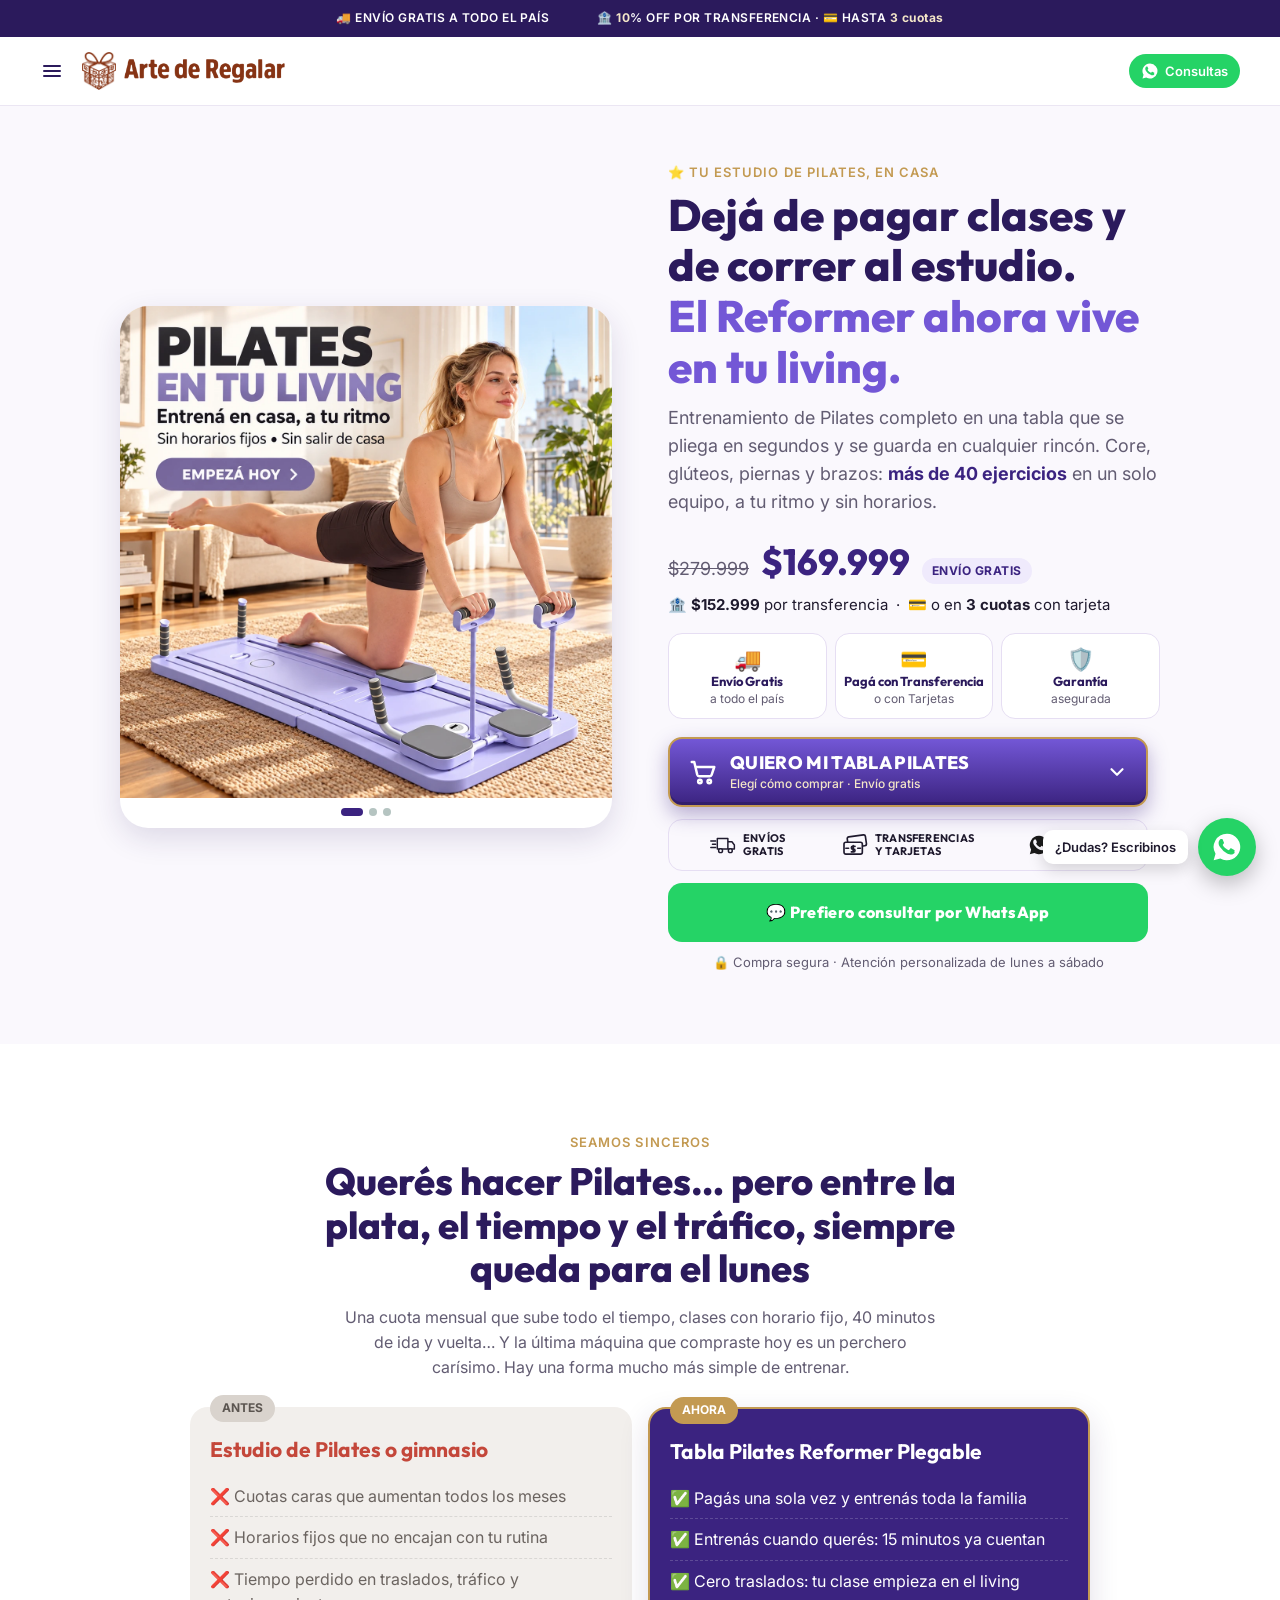
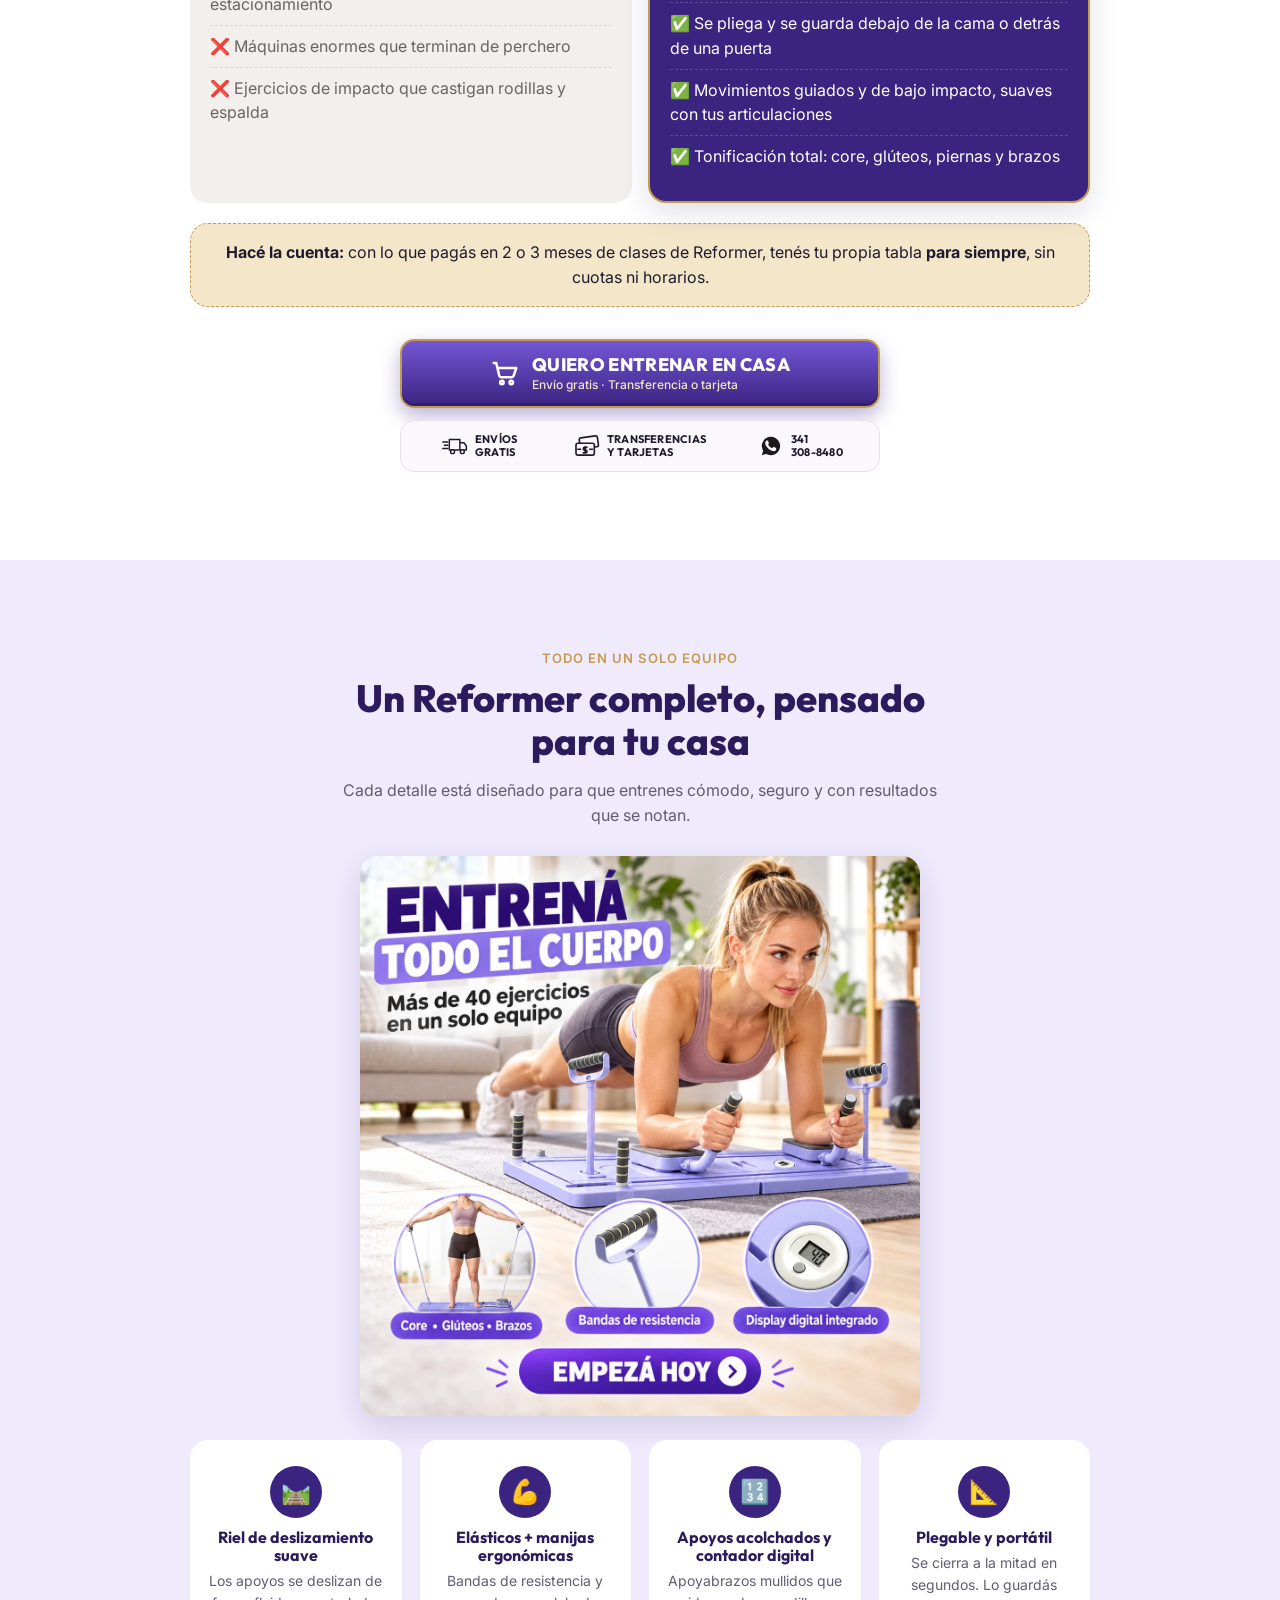
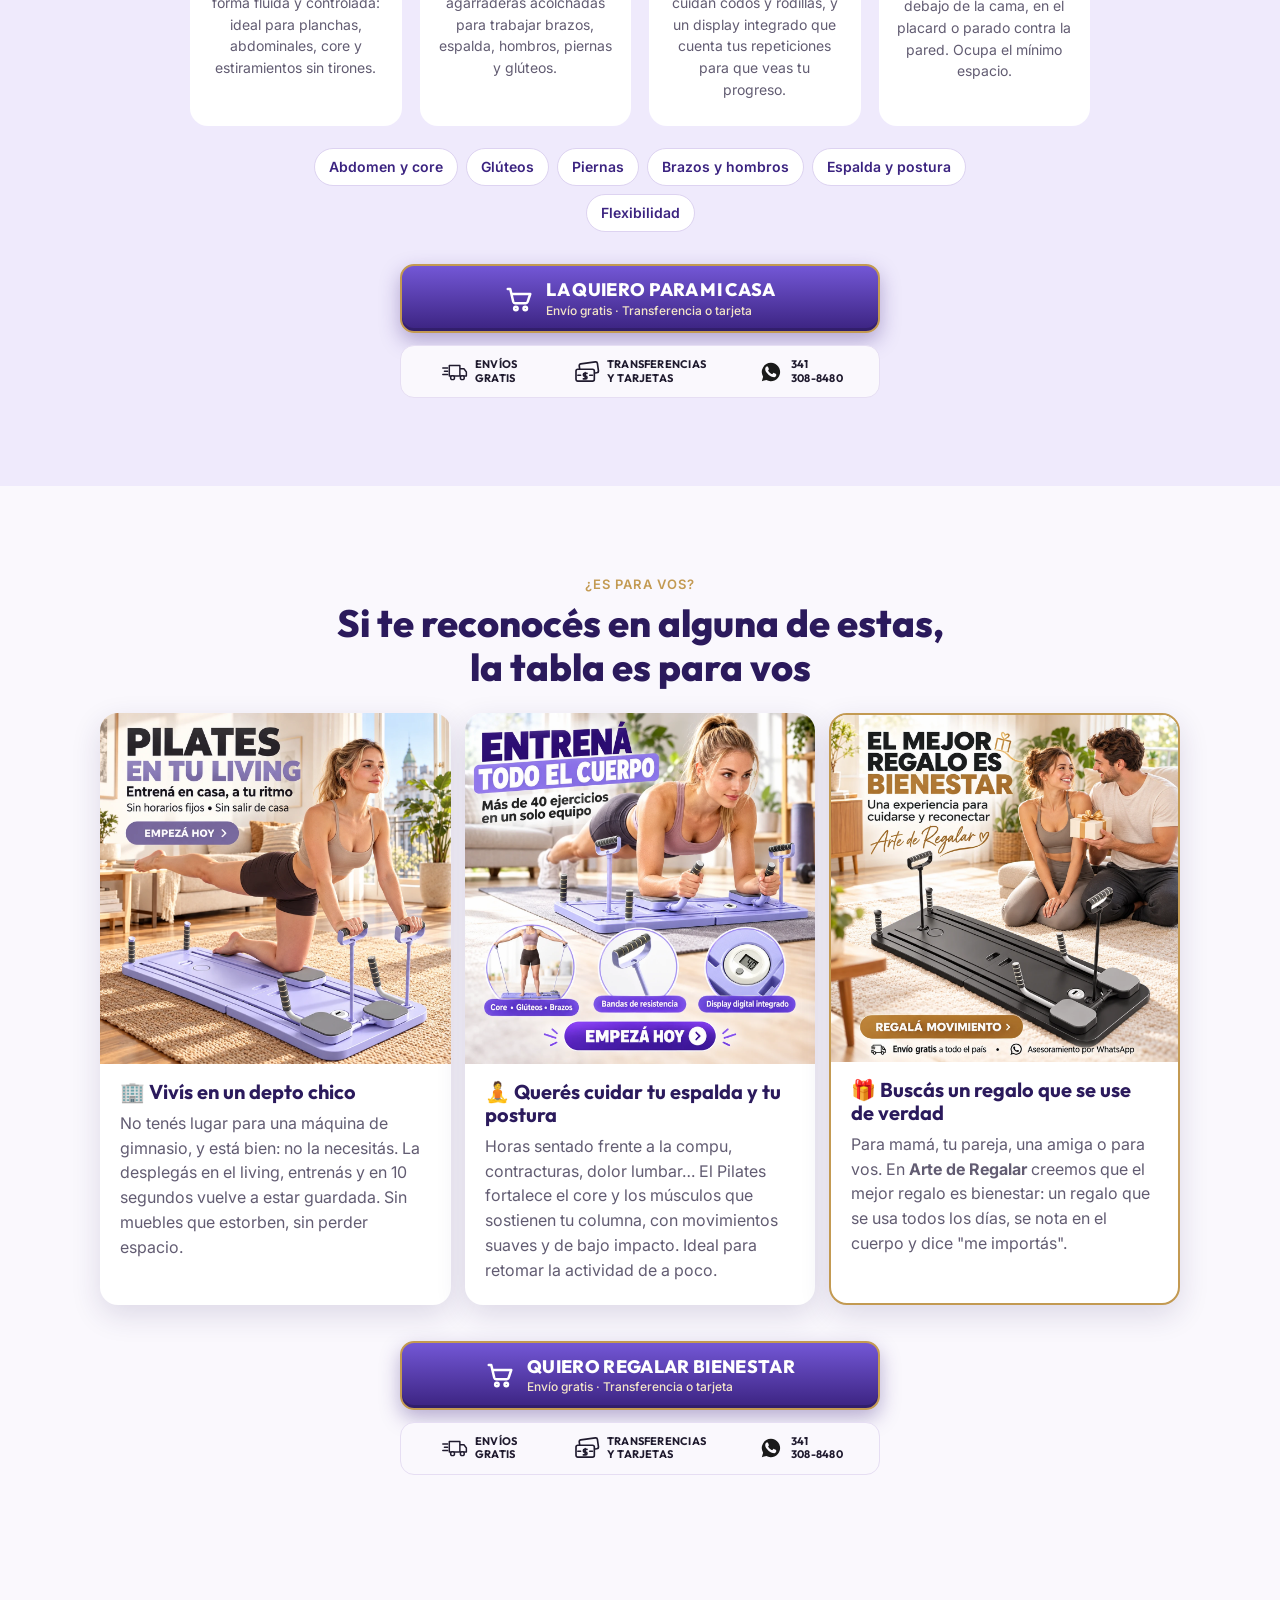
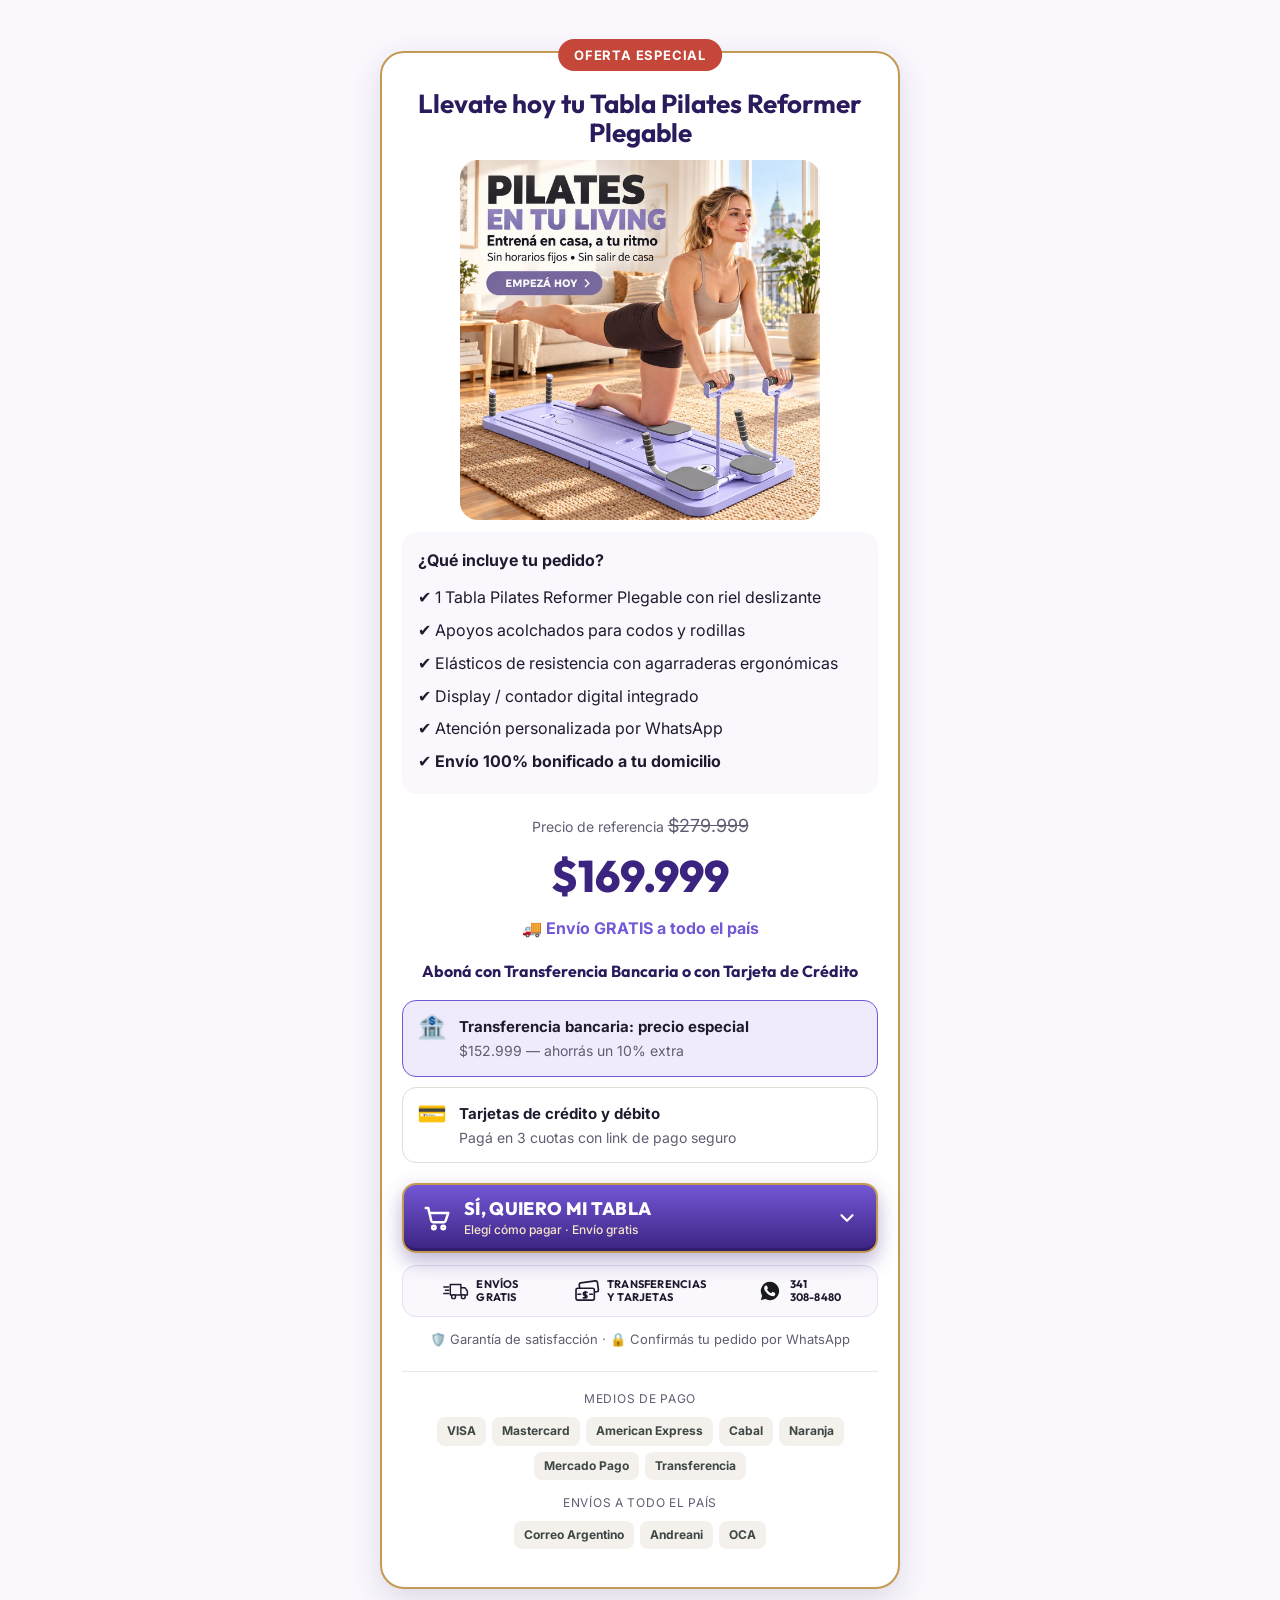
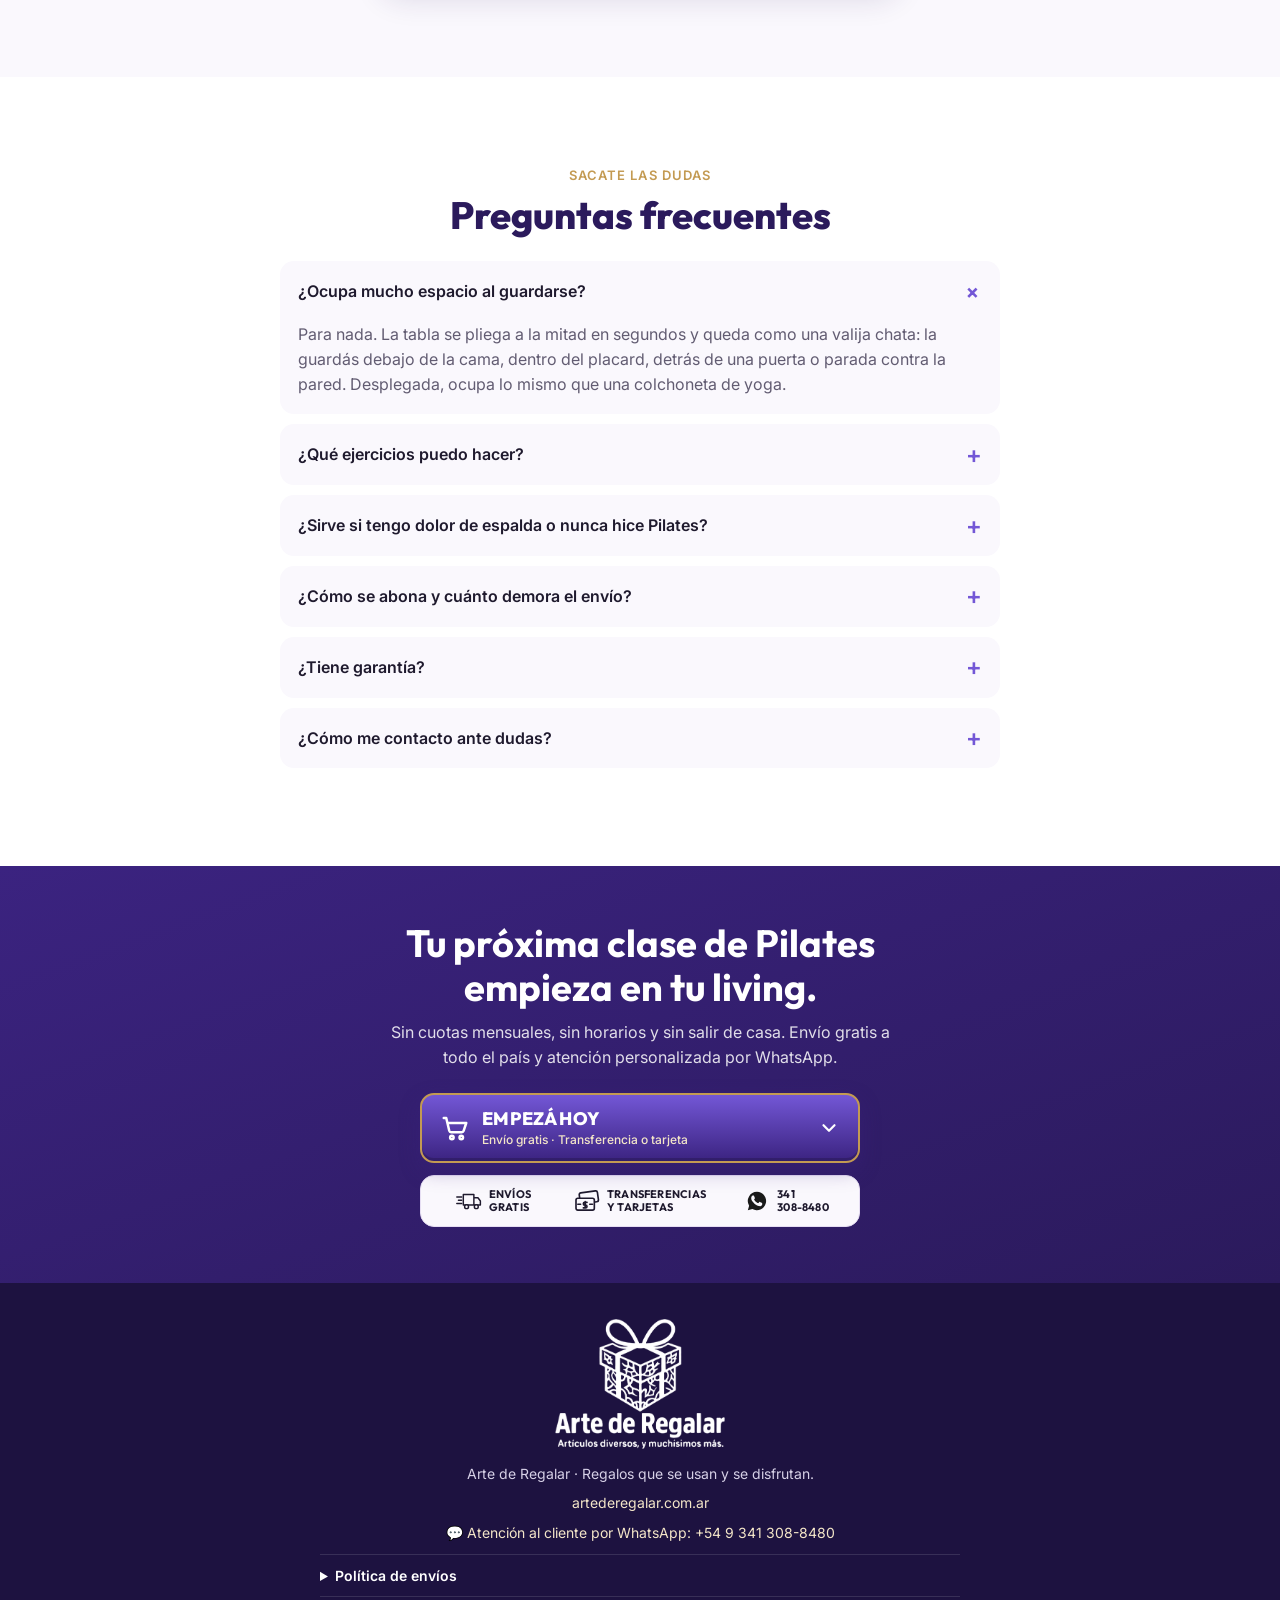
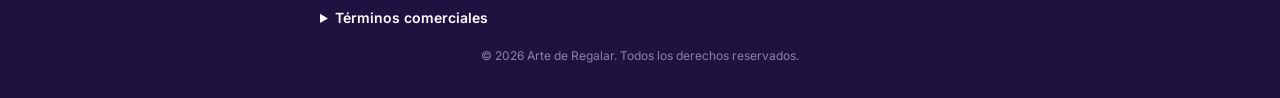
==== commit 4ac276a0: "Precio de la Tabla Pilates: $169.999 Co-Authored-By: Claude Opus 5.5 <noreply@anthropic.com> Claude-" ====
--- a/pilates/index.html
+++ b/pilates/index.html
@@ -107,10 +107,10 @@
     <div class="price">
       <div class="price__row">
         <span class="price__old" data-cfg="precioAnterior">$279.999</span>
-        <span class="price__now" data-cfg="precio">$189.999</span>
+        <span class="price__now" data-cfg="precio">$169.999</span>
         <span class="price__save">ENVÍO GRATIS</span>
       </div>
-      <p class="price__alt">🏦 <b data-cfg="precioTransferencia">$170.999</b> por transferencia &nbsp;·&nbsp; 💳 o en <b data-cfg="cuotas">3 cuotas</b> con tarjeta</p>
+      <p class="price__alt">🏦 <b data-cfg="precioTransferencia">$152.999</b> por transferencia &nbsp;·&nbsp; 💳 o en <b data-cfg="cuotas">3 cuotas</b> con tarjeta</p>
     </div>
 
     <ul class="badges" aria-label="Por qué comprar acá">
@@ -127,7 +127,7 @@
           <svg class="buydrop__chev" viewBox="0 0 24 24" aria-hidden="true" fill="none" stroke="currentColor" stroke-width="2.4" stroke-linecap="round" stroke-linejoin="round"><path d="m6 9 6 6 6-6"/></svg>
         </button>
         <ul class="buydrop__menu" id="bd-hero" role="menu" hidden>
-      <li role="none"><a role="menuitem" class="buydrop__item js-buy" data-pago="Transferencia" href="#"><span aria-hidden="true">🏦</span><span><b>Pagar por transferencia</b><small><span data-cfg="descuento">10</span>% OFF · <span data-cfg="precioTransferencia">$170.999</span></small></span></a></li>
+      <li role="none"><a role="menuitem" class="buydrop__item js-buy" data-pago="Transferencia" href="#"><span aria-hidden="true">🏦</span><span><b>Pagar por transferencia</b><small><span data-cfg="descuento">10</span>% OFF · <span data-cfg="precioTransferencia">$152.999</span></small></span></a></li>
       <li role="none"><a role="menuitem" class="buydrop__item js-buy" data-pago="Tarjeta de crédito/débito" href="#"><span aria-hidden="true">💳</span><span><b>Pagar con tarjeta</b><small>Crédito o débito · hasta <span data-cfg="cuotas">3 cuotas</span></small></span></a></li>
       <li role="none"><a role="menuitem" class="buydrop__item" href="https://wa.me/5493413088480?text=Hola!%20Quiero%20comprar%20la%20Tabla%20Pilates%20Reformer" target="_blank" rel="noopener"><span aria-hidden="true">💬</span><span><b>Comprar por WhatsApp</b><small>Te atendemos al 341 308-8480</small></span></a></li>
       <li role="none"><a role="menuitem" class="buydrop__item js-store" href="#"><span aria-hidden="true">🛍️</span><span><b>Ver en la tienda online</b><small>artederegalar.com.ar</small></span></a></li>
@@ -324,7 +324,7 @@
     <div class="price price--big">
       <p class="price__label">Precio de referencia <span class="price__old" data-cfg="precioAnterior">$279.999</span></p>
       <div class="price__row">
-        <span class="price__now" data-cfg="precio">$189.999</span>
+        <span class="price__now" data-cfg="precio">$169.999</span>
       </div>
       <p class="price__ship">🚚 Envío GRATIS a todo el país</p>
     </div>
@@ -335,7 +335,7 @@
         <span class="pay__ico">🏦</span>
         <div>
           <b>Transferencia bancaria: precio especial</b>
-          <p><span data-cfg="precioTransferencia">$170.999</span> — ahorrás un <span data-cfg="descuento">10</span>% extra</p>
+          <p><span data-cfg="precioTransferencia">$152.999</span> — ahorrás un <span data-cfg="descuento">10</span>% extra</p>
         </div>
       </div>
       <div class="pay__opt">
@@ -355,7 +355,7 @@
           <svg class="buydrop__chev" viewBox="0 0 24 24" aria-hidden="true" fill="none" stroke="currentColor" stroke-width="2.4" stroke-linecap="round" stroke-linejoin="round"><path d="m6 9 6 6 6-6"/></svg>
         </button>
         <ul class="buydrop__menu" id="bd-offer" role="menu" hidden>
-      <li role="none"><a role="menuitem" class="buydrop__item js-buy" data-pago="Transferencia" href="#"><span aria-hidden="true">🏦</span><span><b>Pagar por transferencia</b><small><span data-cfg="descuento">10</span>% OFF · <span data-cfg="precioTransferencia">$170.999</span></small></span></a></li>
+      <li role="none"><a role="menuitem" class="buydrop__item js-buy" data-pago="Transferencia" href="#"><span aria-hidden="true">🏦</span><span><b>Pagar por transferencia</b><small><span data-cfg="descuento">10</span>% OFF · <span data-cfg="precioTransferencia">$152.999</span></small></span></a></li>
       <li role="none"><a role="menuitem" class="buydrop__item js-buy" data-pago="Tarjeta de crédito/débito" href="#"><span aria-hidden="true">💳</span><span><b>Pagar con tarjeta</b><small>Crédito o débito · hasta <span data-cfg="cuotas">3 cuotas</span></small></span></a></li>
       <li role="none"><a role="menuitem" class="buydrop__item" href="https://wa.me/5493413088480?text=Hola!%20Quiero%20comprar%20la%20Tabla%20Pilates%20Reformer" target="_blank" rel="noopener"><span aria-hidden="true">💬</span><span><b>Comprar por WhatsApp</b><small>Te atendemos al 341 308-8480</small></span></a></li>
       <li role="none"><a role="menuitem" class="buydrop__item js-store" href="#"><span aria-hidden="true">🛍️</span><span><b>Ver en la tienda online</b><small>artederegalar.com.ar</small></span></a></li>
@@ -432,7 +432,7 @@
           <svg class="buydrop__chev" viewBox="0 0 24 24" aria-hidden="true" fill="none" stroke="currentColor" stroke-width="2.4" stroke-linecap="round" stroke-linejoin="round"><path d="m6 9 6 6 6-6"/></svg>
         </button>
         <ul class="buydrop__menu" id="bd-final" role="menu" hidden>
-      <li role="none"><a role="menuitem" class="buydrop__item js-buy" data-pago="Transferencia" href="#"><span aria-hidden="true">🏦</span><span><b>Pagar por transferencia</b><small><span data-cfg="descuento">10</span>% OFF · <span data-cfg="precioTransferencia">$170.999</span></small></span></a></li>
+      <li role="none"><a role="menuitem" class="buydrop__item js-buy" data-pago="Transferencia" href="#"><span aria-hidden="true">🏦</span><span><b>Pagar por transferencia</b><small><span data-cfg="descuento">10</span>% OFF · <span data-cfg="precioTransferencia">$152.999</span></small></span></a></li>
       <li role="none"><a role="menuitem" class="buydrop__item js-buy" data-pago="Tarjeta de crédito/débito" href="#"><span aria-hidden="true">💳</span><span><b>Pagar con tarjeta</b><small>Crédito o débito · hasta <span data-cfg="cuotas">3 cuotas</span></small></span></a></li>
       <li role="none"><a role="menuitem" class="buydrop__item" href="https://wa.me/5493413088480?text=Hola!%20Quiero%20comprar%20la%20Tabla%20Pilates%20Reformer" target="_blank" rel="noopener"><span aria-hidden="true">💬</span><span><b>Comprar por WhatsApp</b><small>Te atendemos al 341 308-8480</small></span></a></li>
       <li role="none"><a role="menuitem" class="buydrop__item js-store" href="#"><span aria-hidden="true">🛍️</span><span><b>Ver en la tienda online</b><small>artederegalar.com.ar</small></span></a></li>
@@ -478,7 +478,7 @@
 <!-- Barra de compra fija para mobile (con menú desplegable hacia arriba) -->
 <div class="sticky-cta" id="stickyCta">
   <div>
-    <span class="sticky-cta__price" data-cfg="precio">$189.999</span>
+    <span class="sticky-cta__price" data-cfg="precio">$169.999</span>
     <span class="sticky-cta__ship">🚚 Envío gratis</span>
   </div>
   <div class="buydrop buydrop--up buydrop--sm" data-buydrop>
@@ -486,7 +486,7 @@
       COMPRAR AHORA <svg class="buydrop__chev" viewBox="0 0 24 24" aria-hidden="true" fill="none" stroke="currentColor" stroke-width="2.4" stroke-linecap="round" stroke-linejoin="round"><path d="m6 9 6 6 6-6"/></svg>
     </button>
     <ul class="buydrop__menu" id="bd-sticky" role="menu" hidden>
-      <li role="none"><a role="menuitem" class="buydrop__item js-buy" data-pago="Transferencia" href="#"><span aria-hidden="true">🏦</span><span><b>Pagar por transferencia</b><small><span data-cfg="descuento">10</span>% OFF · <span data-cfg="precioTransferencia">$170.999</span></small></span></a></li>
+      <li role="none"><a role="menuitem" class="buydrop__item js-buy" data-pago="Transferencia" href="#"><span aria-hidden="true">🏦</span><span><b>Pagar por transferencia</b><small><span data-cfg="descuento">10</span>% OFF · <span data-cfg="precioTransferencia">$152.999</span></small></span></a></li>
       <li role="none"><a role="menuitem" class="buydrop__item js-buy" data-pago="Tarjeta de crédito/débito" href="#"><span aria-hidden="true">💳</span><span><b>Pagar con tarjeta</b><small>Crédito o débito · hasta <span data-cfg="cuotas">3 cuotas</span></small></span></a></li>
       <li role="none"><a role="menuitem" class="buydrop__item" href="https://wa.me/5493413088480?text=Hola!%20Quiero%20comprar%20la%20Tabla%20Pilates%20Reformer" target="_blank" rel="noopener"><span aria-hidden="true">💬</span><span><b>Comprar por WhatsApp</b><small>Te atendemos al 341 308-8480</small></span></a></li>
       <li role="none"><a role="menuitem" class="buydrop__item js-store" href="#"><span aria-hidden="true">🛍️</span><span><b>Ver en la tienda online</b><small>artederegalar.com.ar</small></span></a></li>
@@ -507,7 +507,7 @@
         <img src="assets/pilates-living.webp" alt="" width="1254" height="1254">
         <div>
           <p class="co-product__name" id="coTitle">Tabla Pilates Reformer Plegable</p>
-          <p class="co-product__price" data-cfg="precio">$189.999</p>
+          <p class="co-product__price" data-cfg="precio">$169.999</p>
         </div>
       </div>
 
@@ -558,10 +558,10 @@
         </label>
       </div>
       <dl class="co-totals">
-        <div><dt>Subtotal</dt><dd id="coSubtotal">$189.999</dd></div>
+        <div><dt>Subtotal</dt><dd id="coSubtotal">$169.999</dd></div>
         <div class="co-totals__off" id="coOffRow" hidden><dt>Descuento transferencia</dt><dd id="coOff">-$0</dd></div>
         <div><dt>Envío</dt><dd class="co-free">GRATIS</dd></div>
-        <div class="co-totals__total"><dt>Total</dt><dd id="coTotal">$189.999</dd></div>
+        <div class="co-totals__total"><dt>Total</dt><dd id="coTotal">$169.999</dd></div>
       </dl>
 
       <p class="co-pay-title">Método de pago</p>
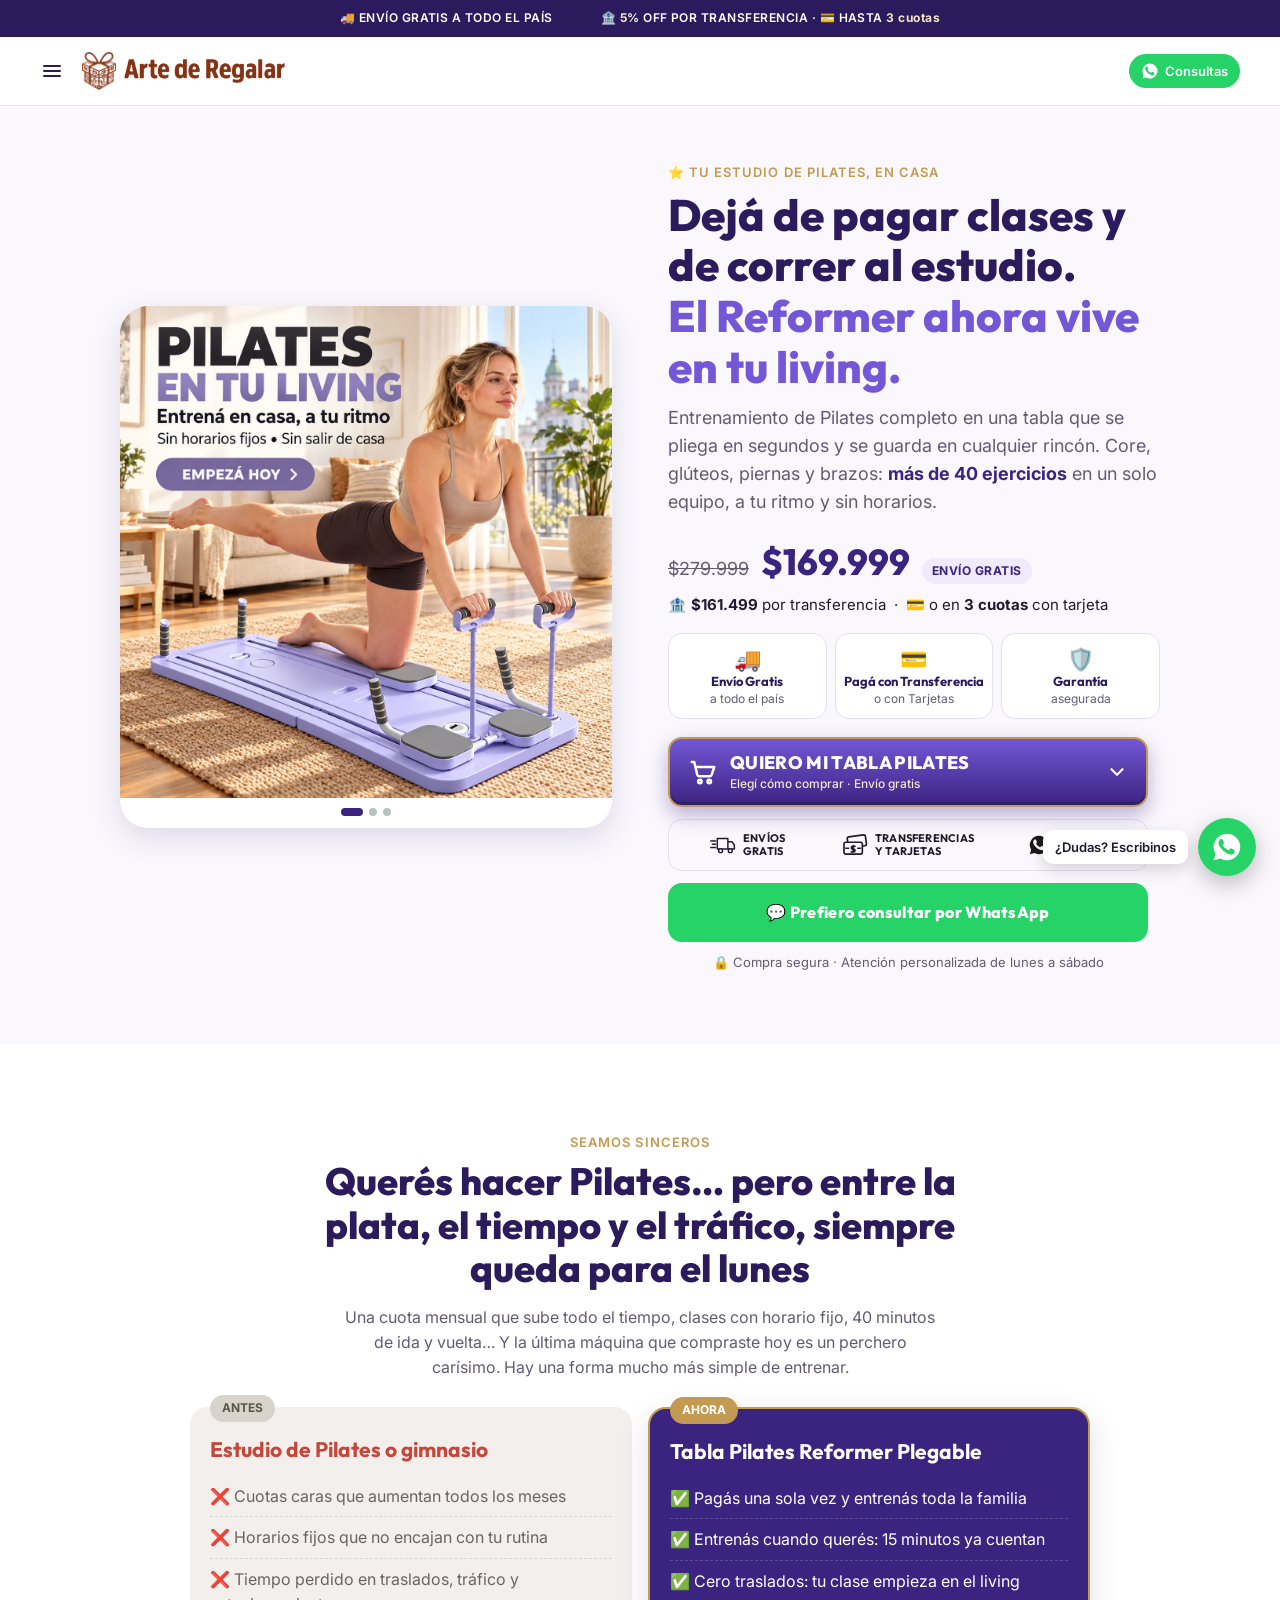
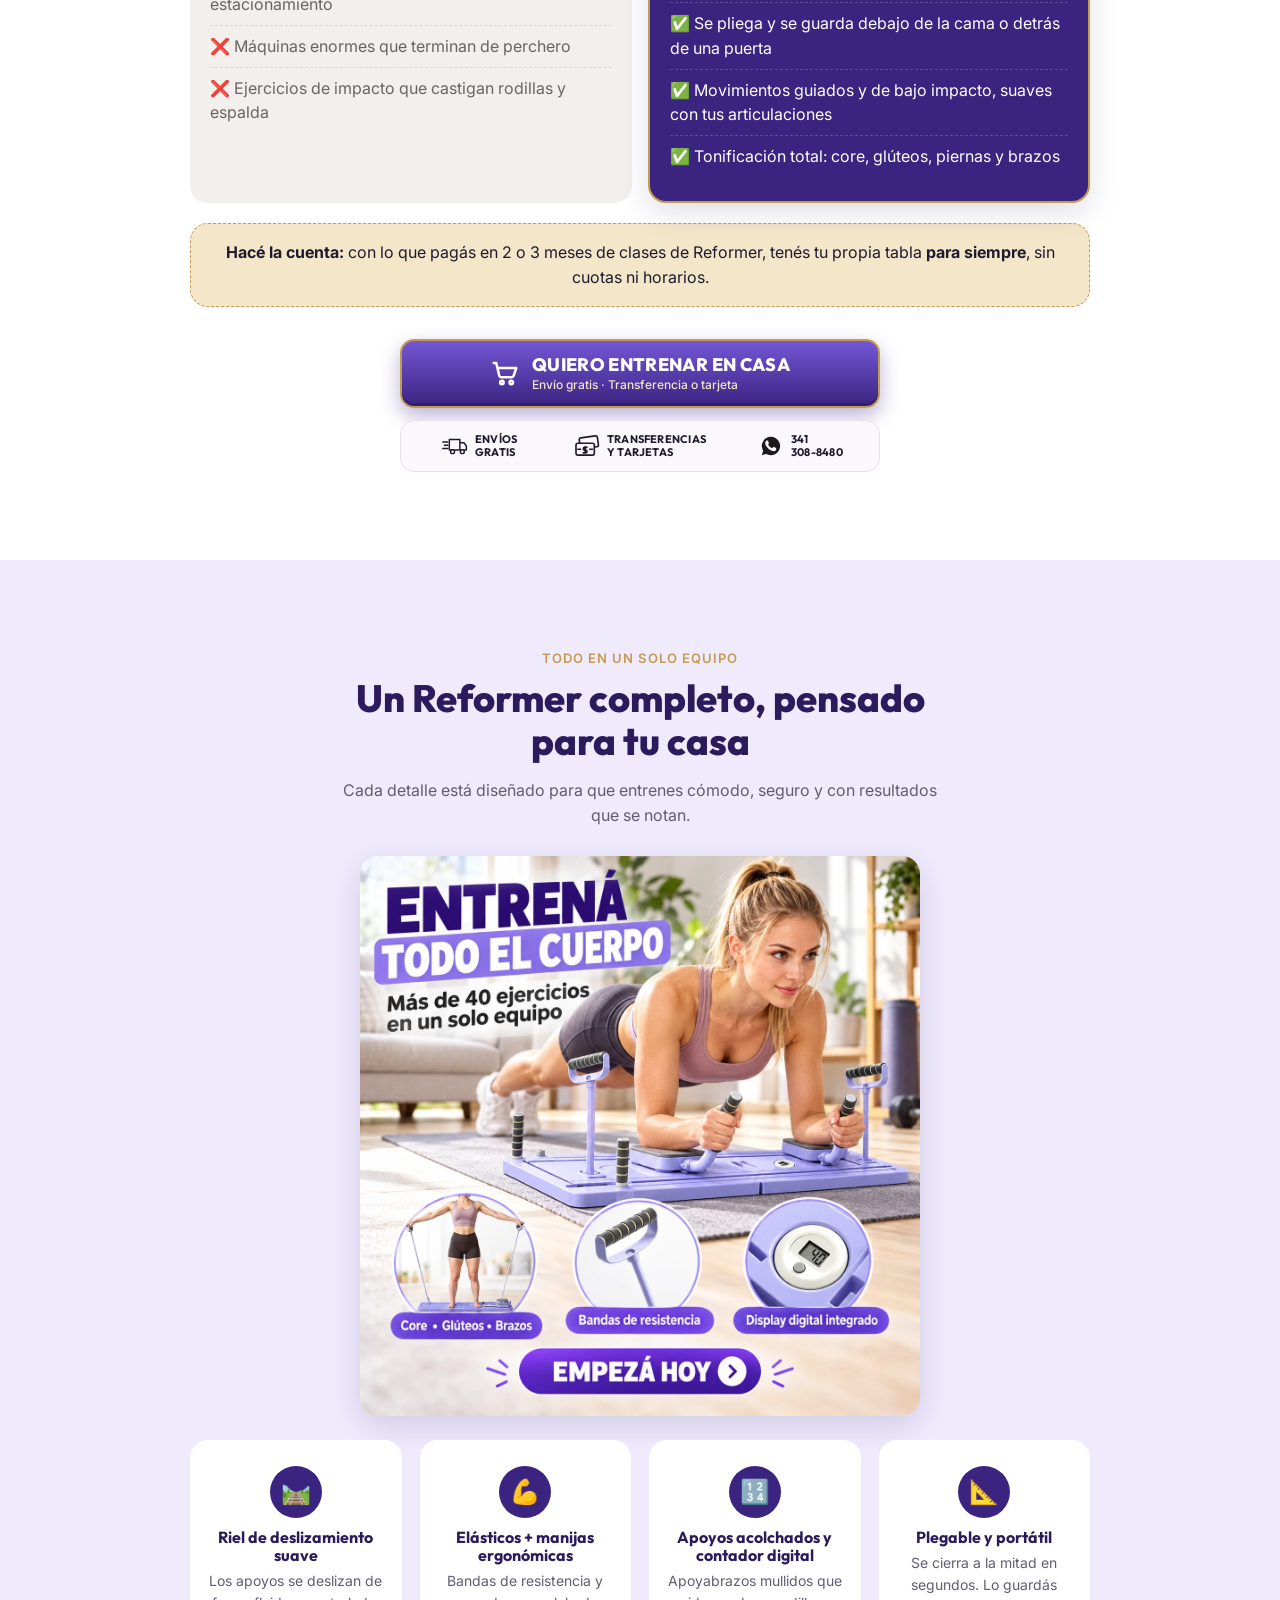
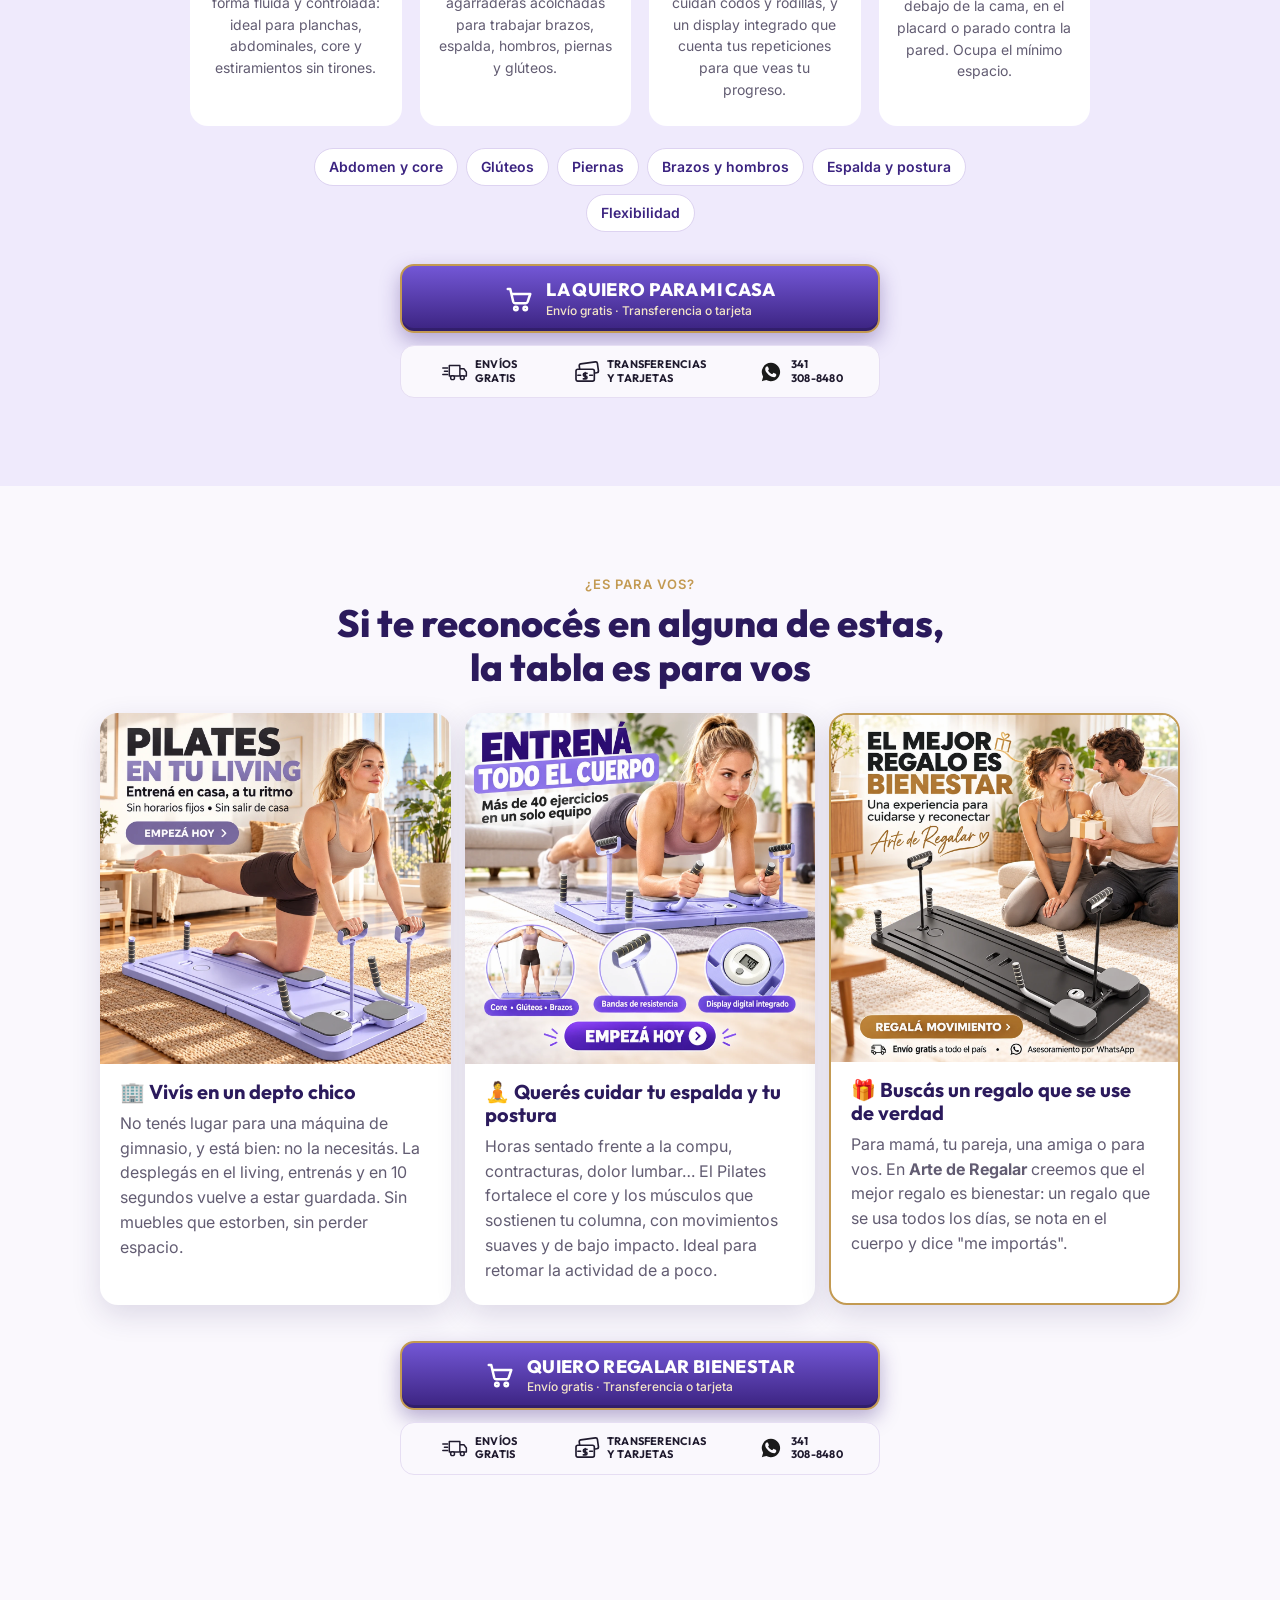
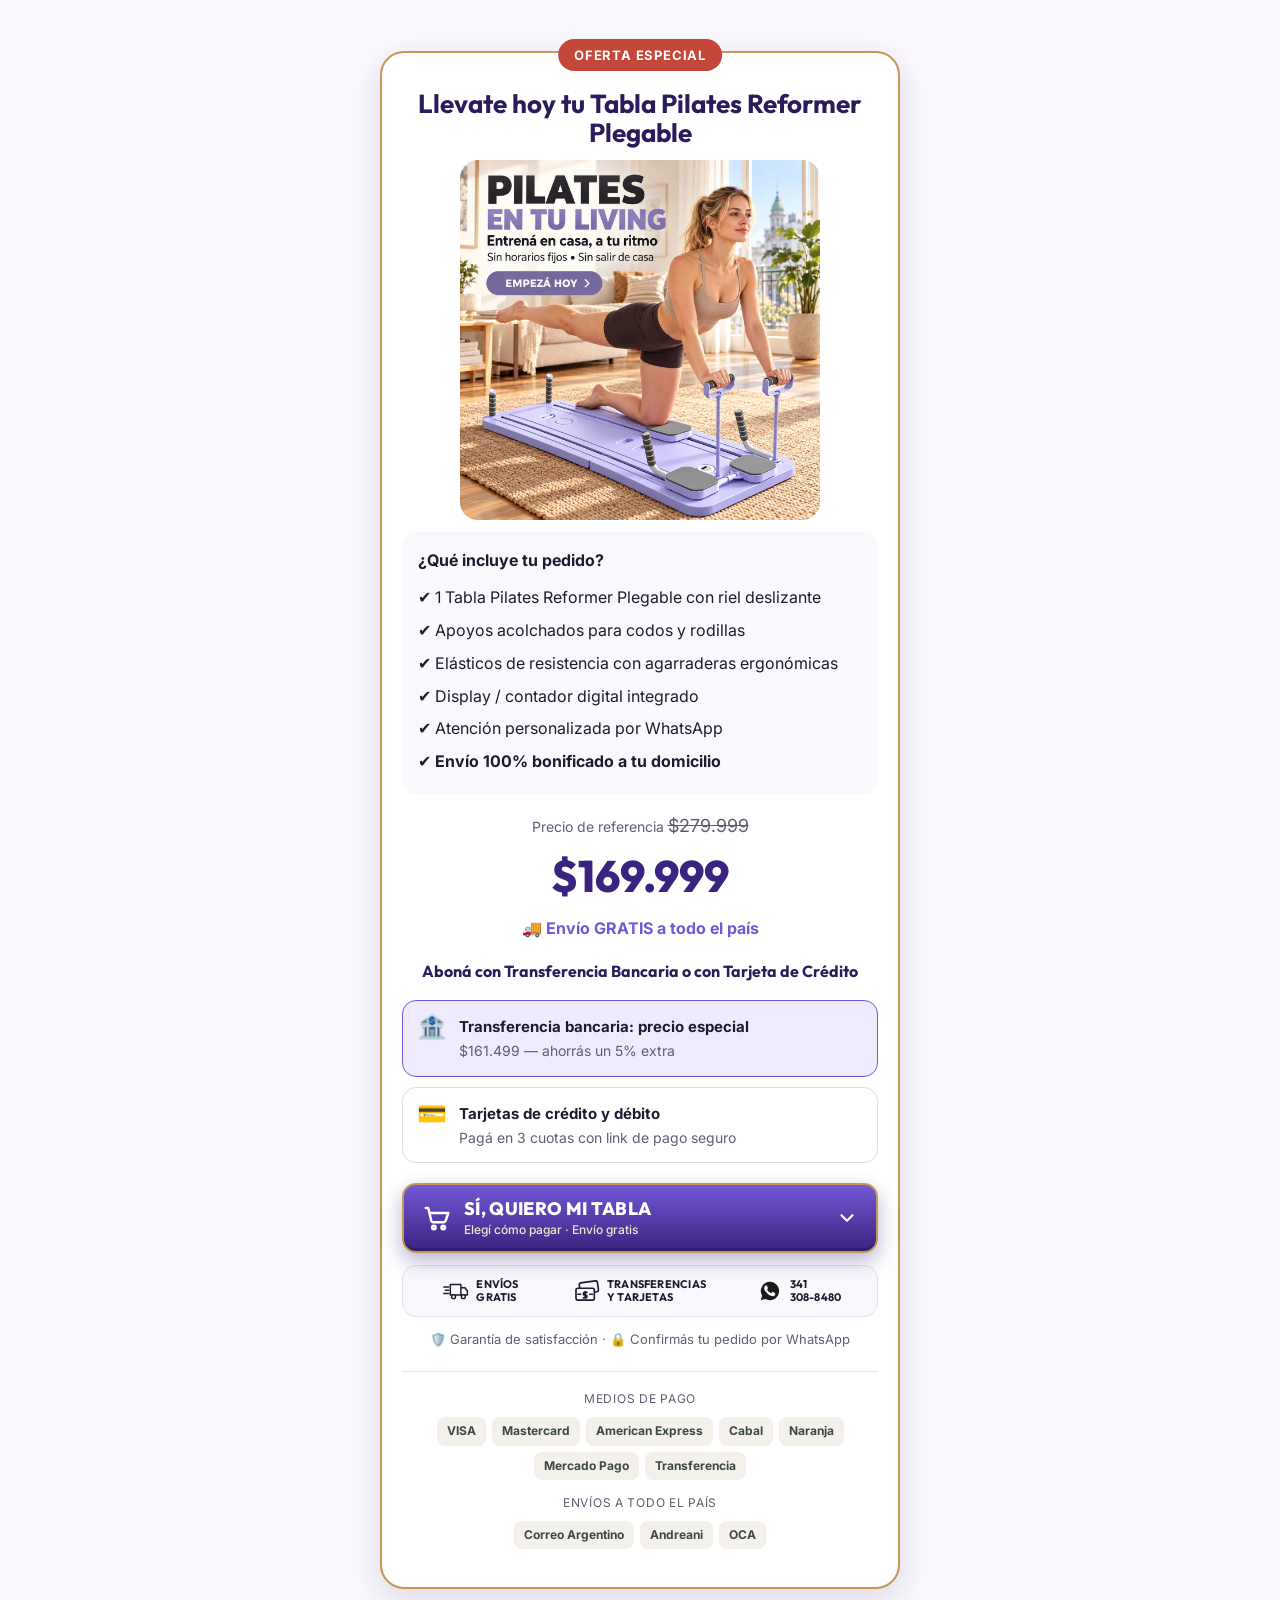
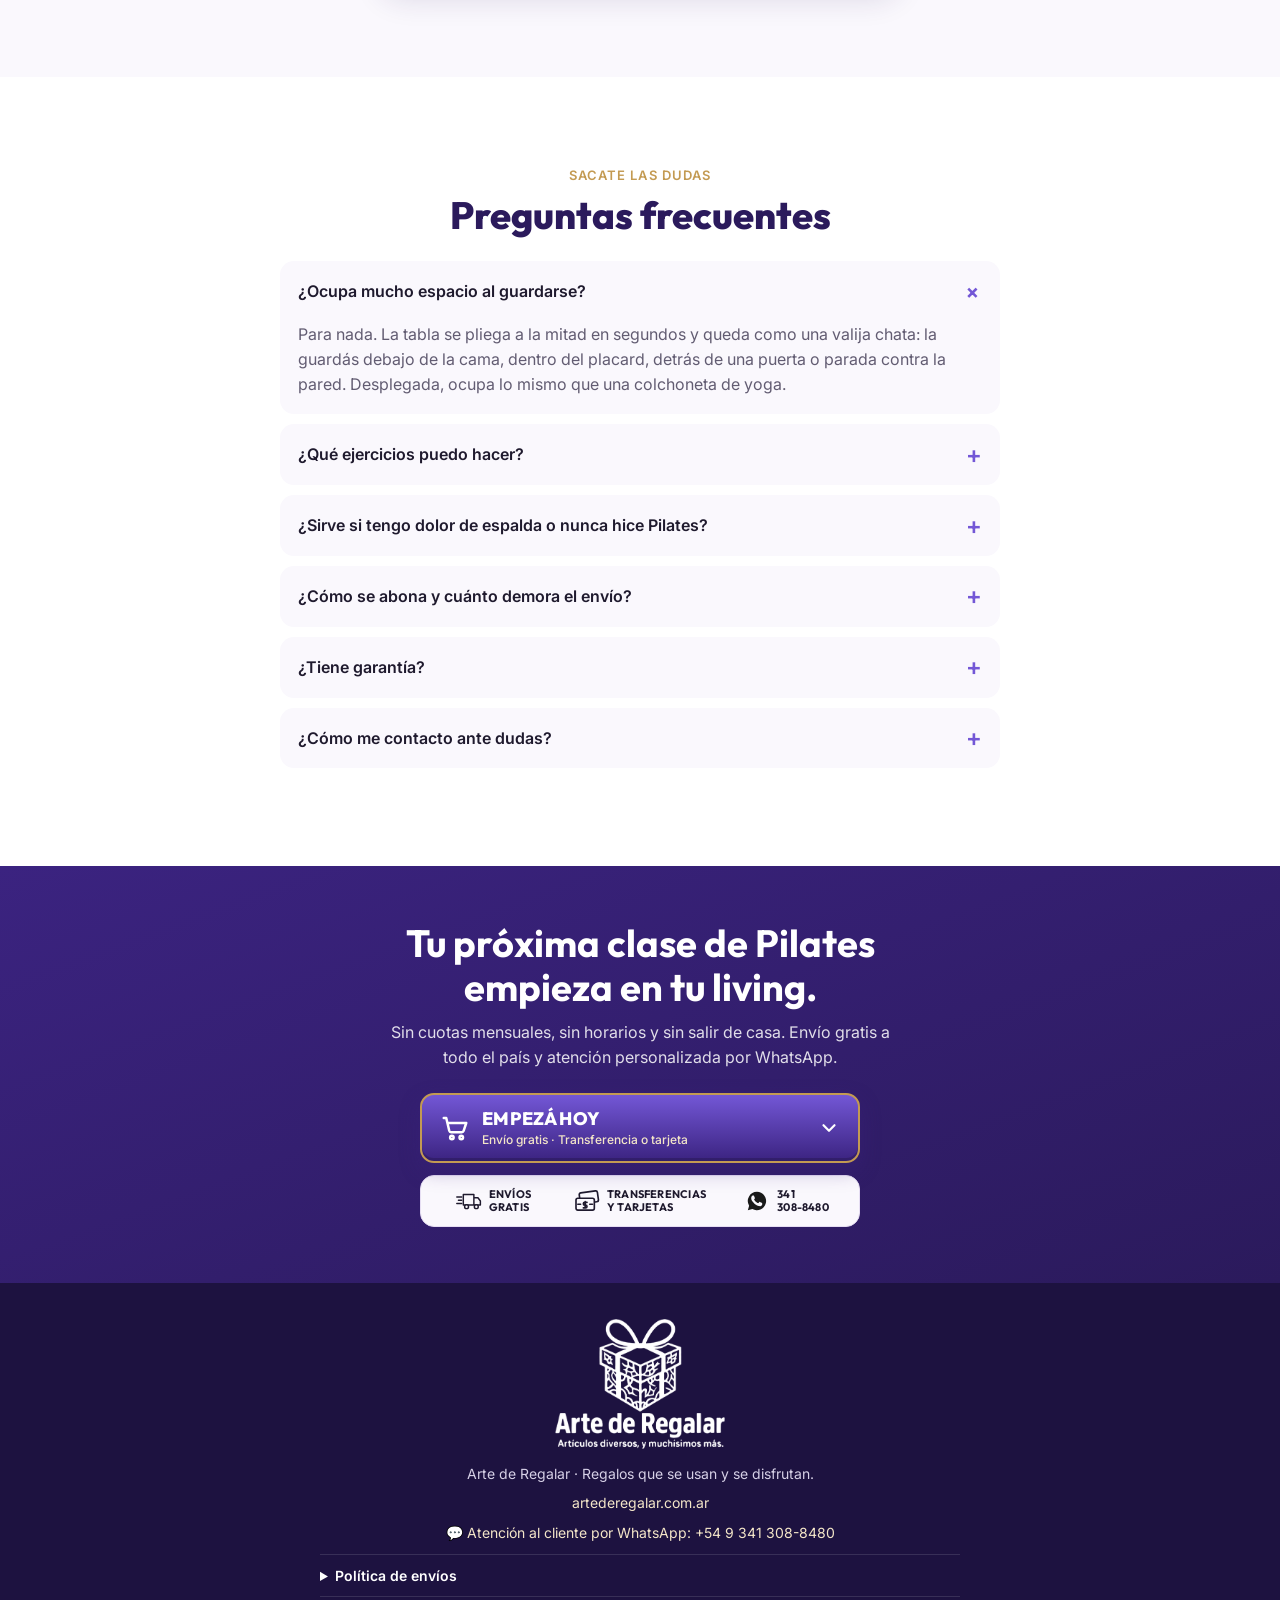
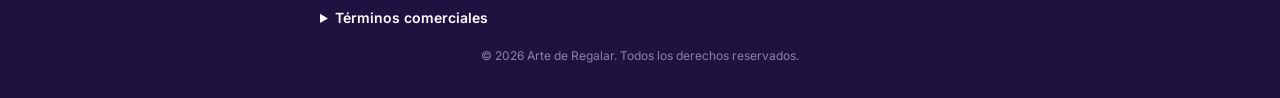
==== commit a1d7e60a: "Descuento por transferencia de la Tabla Pilates: 5% Co-Authored-By: Claude Opus 5.5 <noreply@anthrop" ====
--- a/pilates/index.html
+++ b/pilates/index.html
@@ -26,9 +26,9 @@
 <div class="topbar" role="region" aria-label="Beneficios">
   <div class="topbar__track">
     <span>🚚 ENVÍO GRATIS A TODO EL PAÍS</span>
-    <span>🏦 <b data-cfg="descuento">10</b>% OFF POR TRANSFERENCIA · 💳 HASTA <b data-cfg="cuotas">3 cuotas</b></span>
+    <span>🏦 <b data-cfg="descuento">5</b>% OFF POR TRANSFERENCIA · 💳 HASTA <b data-cfg="cuotas">3 cuotas</b></span>
     <span aria-hidden="true">🚚 ENVÍO GRATIS A TODO EL PAÍS</span>
-    <span aria-hidden="true">🏦 <b data-cfg="descuento">10</b>% OFF POR TRANSFERENCIA · 💳 HASTA <b data-cfg="cuotas">3 cuotas</b></span>
+    <span aria-hidden="true">🏦 <b data-cfg="descuento">5</b>% OFF POR TRANSFERENCIA · 💳 HASTA <b data-cfg="cuotas">3 cuotas</b></span>
   </div>
 </div>
 
@@ -110,7 +110,7 @@
         <span class="price__now" data-cfg="precio">$169.999</span>
         <span class="price__save">ENVÍO GRATIS</span>
       </div>
-      <p class="price__alt">🏦 <b data-cfg="precioTransferencia">$152.999</b> por transferencia &nbsp;·&nbsp; 💳 o en <b data-cfg="cuotas">3 cuotas</b> con tarjeta</p>
+      <p class="price__alt">🏦 <b data-cfg="precioTransferencia">$161.499</b> por transferencia &nbsp;·&nbsp; 💳 o en <b data-cfg="cuotas">3 cuotas</b> con tarjeta</p>
     </div>
 
     <ul class="badges" aria-label="Por qué comprar acá">
@@ -127,7 +127,7 @@
           <svg class="buydrop__chev" viewBox="0 0 24 24" aria-hidden="true" fill="none" stroke="currentColor" stroke-width="2.4" stroke-linecap="round" stroke-linejoin="round"><path d="m6 9 6 6 6-6"/></svg>
         </button>
         <ul class="buydrop__menu" id="bd-hero" role="menu" hidden>
-      <li role="none"><a role="menuitem" class="buydrop__item js-buy" data-pago="Transferencia" href="#"><span aria-hidden="true">🏦</span><span><b>Pagar por transferencia</b><small><span data-cfg="descuento">10</span>% OFF · <span data-cfg="precioTransferencia">$152.999</span></small></span></a></li>
+      <li role="none"><a role="menuitem" class="buydrop__item js-buy" data-pago="Transferencia" href="#"><span aria-hidden="true">🏦</span><span><b>Pagar por transferencia</b><small><span data-cfg="descuento">5</span>% OFF · <span data-cfg="precioTransferencia">$161.499</span></small></span></a></li>
       <li role="none"><a role="menuitem" class="buydrop__item js-buy" data-pago="Tarjeta de crédito/débito" href="#"><span aria-hidden="true">💳</span><span><b>Pagar con tarjeta</b><small>Crédito o débito · hasta <span data-cfg="cuotas">3 cuotas</span></small></span></a></li>
       <li role="none"><a role="menuitem" class="buydrop__item" href="https://wa.me/5493413088480?text=Hola!%20Quiero%20comprar%20la%20Tabla%20Pilates%20Reformer" target="_blank" rel="noopener"><span aria-hidden="true">💬</span><span><b>Comprar por WhatsApp</b><small>Te atendemos al 341 308-8480</small></span></a></li>
       <li role="none"><a role="menuitem" class="buydrop__item js-store" href="#"><span aria-hidden="true">🛍️</span><span><b>Ver en la tienda online</b><small>artederegalar.com.ar</small></span></a></li>
@@ -335,7 +335,7 @@
         <span class="pay__ico">🏦</span>
         <div>
           <b>Transferencia bancaria: precio especial</b>
-          <p><span data-cfg="precioTransferencia">$152.999</span> — ahorrás un <span data-cfg="descuento">10</span>% extra</p>
+          <p><span data-cfg="precioTransferencia">$161.499</span> — ahorrás un <span data-cfg="descuento">5</span>% extra</p>
         </div>
       </div>
       <div class="pay__opt">
@@ -355,7 +355,7 @@
           <svg class="buydrop__chev" viewBox="0 0 24 24" aria-hidden="true" fill="none" stroke="currentColor" stroke-width="2.4" stroke-linecap="round" stroke-linejoin="round"><path d="m6 9 6 6 6-6"/></svg>
         </button>
         <ul class="buydrop__menu" id="bd-offer" role="menu" hidden>
-      <li role="none"><a role="menuitem" class="buydrop__item js-buy" data-pago="Transferencia" href="#"><span aria-hidden="true">🏦</span><span><b>Pagar por transferencia</b><small><span data-cfg="descuento">10</span>% OFF · <span data-cfg="precioTransferencia">$152.999</span></small></span></a></li>
+      <li role="none"><a role="menuitem" class="buydrop__item js-buy" data-pago="Transferencia" href="#"><span aria-hidden="true">🏦</span><span><b>Pagar por transferencia</b><small><span data-cfg="descuento">5</span>% OFF · <span data-cfg="precioTransferencia">$161.499</span></small></span></a></li>
       <li role="none"><a role="menuitem" class="buydrop__item js-buy" data-pago="Tarjeta de crédito/débito" href="#"><span aria-hidden="true">💳</span><span><b>Pagar con tarjeta</b><small>Crédito o débito · hasta <span data-cfg="cuotas">3 cuotas</span></small></span></a></li>
       <li role="none"><a role="menuitem" class="buydrop__item" href="https://wa.me/5493413088480?text=Hola!%20Quiero%20comprar%20la%20Tabla%20Pilates%20Reformer" target="_blank" rel="noopener"><span aria-hidden="true">💬</span><span><b>Comprar por WhatsApp</b><small>Te atendemos al 341 308-8480</small></span></a></li>
       <li role="none"><a role="menuitem" class="buydrop__item js-store" href="#"><span aria-hidden="true">🛍️</span><span><b>Ver en la tienda online</b><small>artederegalar.com.ar</small></span></a></li>
@@ -406,7 +406,7 @@
     </details>
     <details>
       <summary>¿Cómo se abona y cuánto demora el envío?</summary>
-      <p>Tocá cualquier botón de compra y elegí: <b>transferencia bancaria</b> con <span data-cfg="descuento">10</span>% de descuento, o <b>tarjeta de crédito o débito</b> en <span data-cfg="cuotas">3 cuotas</span> con link de pago seguro. <b>El envío es GRATIS a toda Argentina</b>: despachamos dentro de las 24–48 h hábiles de acreditado el pago, te pasamos el número de seguimiento y lo recibís en <span data-cfg="plazoEnvio">3 a 7 días hábiles</span> según tu localidad.</p>
+      <p>Tocá cualquier botón de compra y elegí: <b>transferencia bancaria</b> con <span data-cfg="descuento">5</span>% de descuento, o <b>tarjeta de crédito o débito</b> en <span data-cfg="cuotas">3 cuotas</span> con link de pago seguro. <b>El envío es GRATIS a toda Argentina</b>: despachamos dentro de las 24–48 h hábiles de acreditado el pago, te pasamos el número de seguimiento y lo recibís en <span data-cfg="plazoEnvio">3 a 7 días hábiles</span> según tu localidad.</p>
     </details>
     <details>
       <summary>¿Tiene garantía?</summary>
@@ -432,7 +432,7 @@
           <svg class="buydrop__chev" viewBox="0 0 24 24" aria-hidden="true" fill="none" stroke="currentColor" stroke-width="2.4" stroke-linecap="round" stroke-linejoin="round"><path d="m6 9 6 6 6-6"/></svg>
         </button>
         <ul class="buydrop__menu" id="bd-final" role="menu" hidden>
-      <li role="none"><a role="menuitem" class="buydrop__item js-buy" data-pago="Transferencia" href="#"><span aria-hidden="true">🏦</span><span><b>Pagar por transferencia</b><small><span data-cfg="descuento">10</span>% OFF · <span data-cfg="precioTransferencia">$152.999</span></small></span></a></li>
+      <li role="none"><a role="menuitem" class="buydrop__item js-buy" data-pago="Transferencia" href="#"><span aria-hidden="true">🏦</span><span><b>Pagar por transferencia</b><small><span data-cfg="descuento">5</span>% OFF · <span data-cfg="precioTransferencia">$161.499</span></small></span></a></li>
       <li role="none"><a role="menuitem" class="buydrop__item js-buy" data-pago="Tarjeta de crédito/débito" href="#"><span aria-hidden="true">💳</span><span><b>Pagar con tarjeta</b><small>Crédito o débito · hasta <span data-cfg="cuotas">3 cuotas</span></small></span></a></li>
       <li role="none"><a role="menuitem" class="buydrop__item" href="https://wa.me/5493413088480?text=Hola!%20Quiero%20comprar%20la%20Tabla%20Pilates%20Reformer" target="_blank" rel="noopener"><span aria-hidden="true">💬</span><span><b>Comprar por WhatsApp</b><small>Te atendemos al 341 308-8480</small></span></a></li>
       <li role="none"><a role="menuitem" class="buydrop__item js-store" href="#"><span aria-hidden="true">🛍️</span><span><b>Ver en la tienda online</b><small>artederegalar.com.ar</small></span></a></li>
@@ -486,7 +486,7 @@
       COMPRAR AHORA <svg class="buydrop__chev" viewBox="0 0 24 24" aria-hidden="true" fill="none" stroke="currentColor" stroke-width="2.4" stroke-linecap="round" stroke-linejoin="round"><path d="m6 9 6 6 6-6"/></svg>
     </button>
     <ul class="buydrop__menu" id="bd-sticky" role="menu" hidden>
-      <li role="none"><a role="menuitem" class="buydrop__item js-buy" data-pago="Transferencia" href="#"><span aria-hidden="true">🏦</span><span><b>Pagar por transferencia</b><small><span data-cfg="descuento">10</span>% OFF · <span data-cfg="precioTransferencia">$152.999</span></small></span></a></li>
+      <li role="none"><a role="menuitem" class="buydrop__item js-buy" data-pago="Transferencia" href="#"><span aria-hidden="true">🏦</span><span><b>Pagar por transferencia</b><small><span data-cfg="descuento">5</span>% OFF · <span data-cfg="precioTransferencia">$161.499</span></small></span></a></li>
       <li role="none"><a role="menuitem" class="buydrop__item js-buy" data-pago="Tarjeta de crédito/débito" href="#"><span aria-hidden="true">💳</span><span><b>Pagar con tarjeta</b><small>Crédito o débito · hasta <span data-cfg="cuotas">3 cuotas</span></small></span></a></li>
       <li role="none"><a role="menuitem" class="buydrop__item" href="https://wa.me/5493413088480?text=Hola!%20Quiero%20comprar%20la%20Tabla%20Pilates%20Reformer" target="_blank" rel="noopener"><span aria-hidden="true">💬</span><span><b>Comprar por WhatsApp</b><small>Te atendemos al 341 308-8480</small></span></a></li>
       <li role="none"><a role="menuitem" class="buydrop__item js-store" href="#"><span aria-hidden="true">🛍️</span><span><b>Ver en la tienda online</b><small>artederegalar.com.ar</small></span></a></li>
@@ -569,7 +569,7 @@
         <input type="radio" name="pago" value="Transferencia" required>
         <span class="co-pay__ico" aria-hidden="true">🏦</span>
         <span class="co-pay__txt"><b>Transferencia bancaria</b><small>Precio especial. Te pasamos los datos bancarios al confirmar el pedido.</small></span>
-        <span class="co-pay__off"><span data-cfg="descuento">10</span>% OFF</span>
+        <span class="co-pay__off"><span data-cfg="descuento">5</span>% OFF</span>
       </label>
       <label class="co-pay">
         <input type="radio" name="pago" value="Tarjeta de crédito/débito">
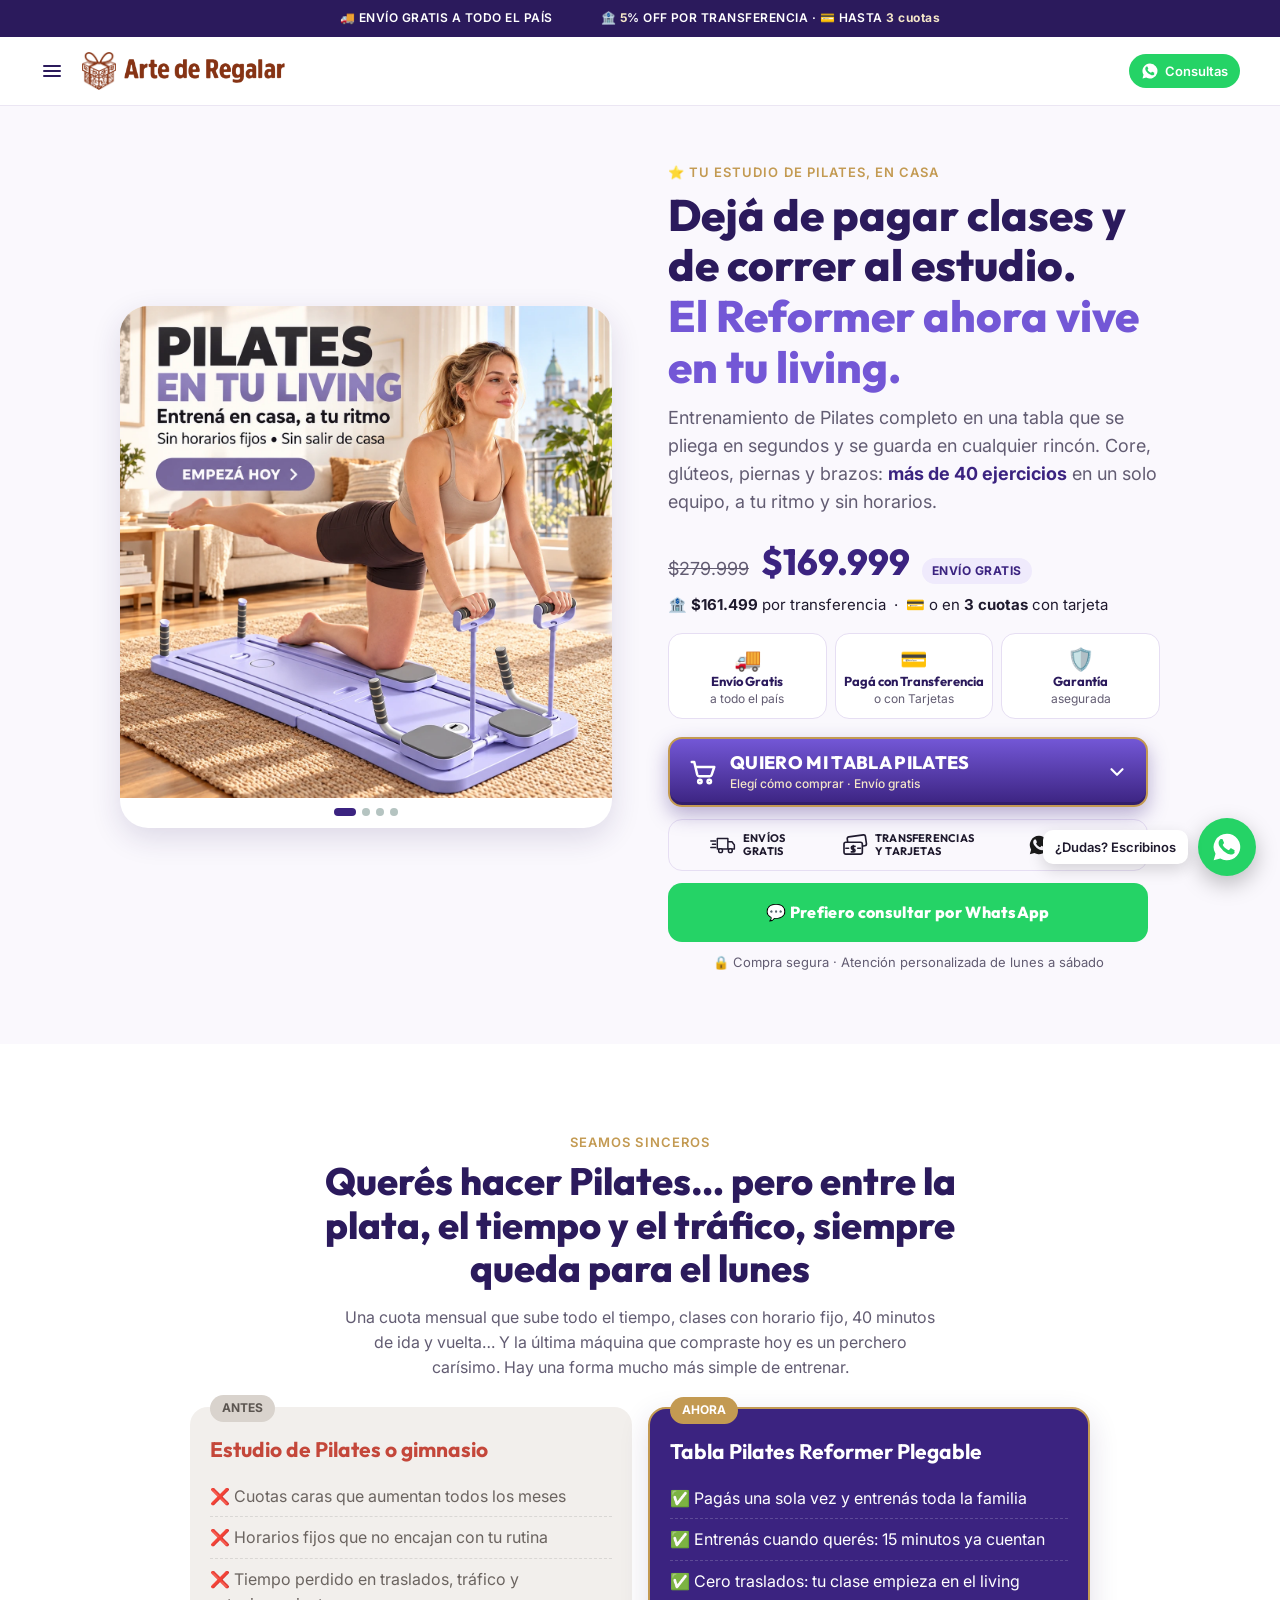
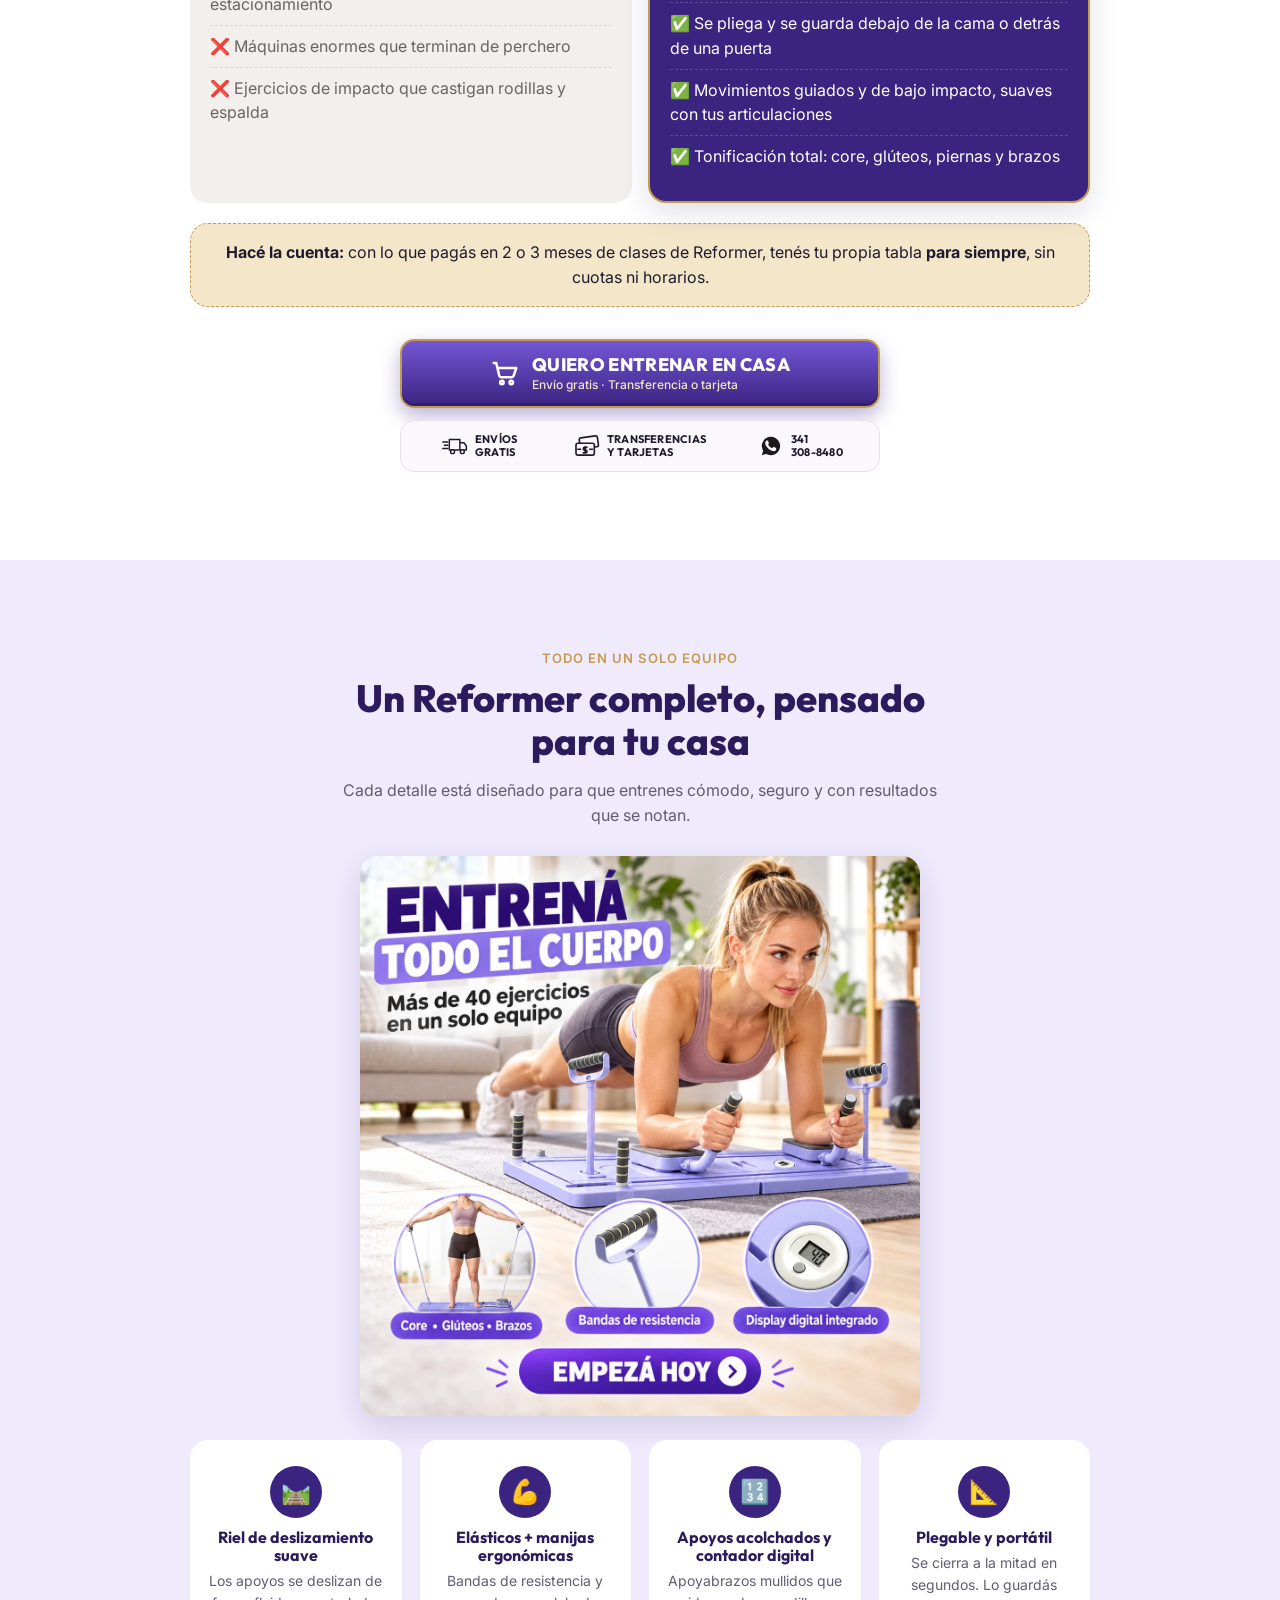
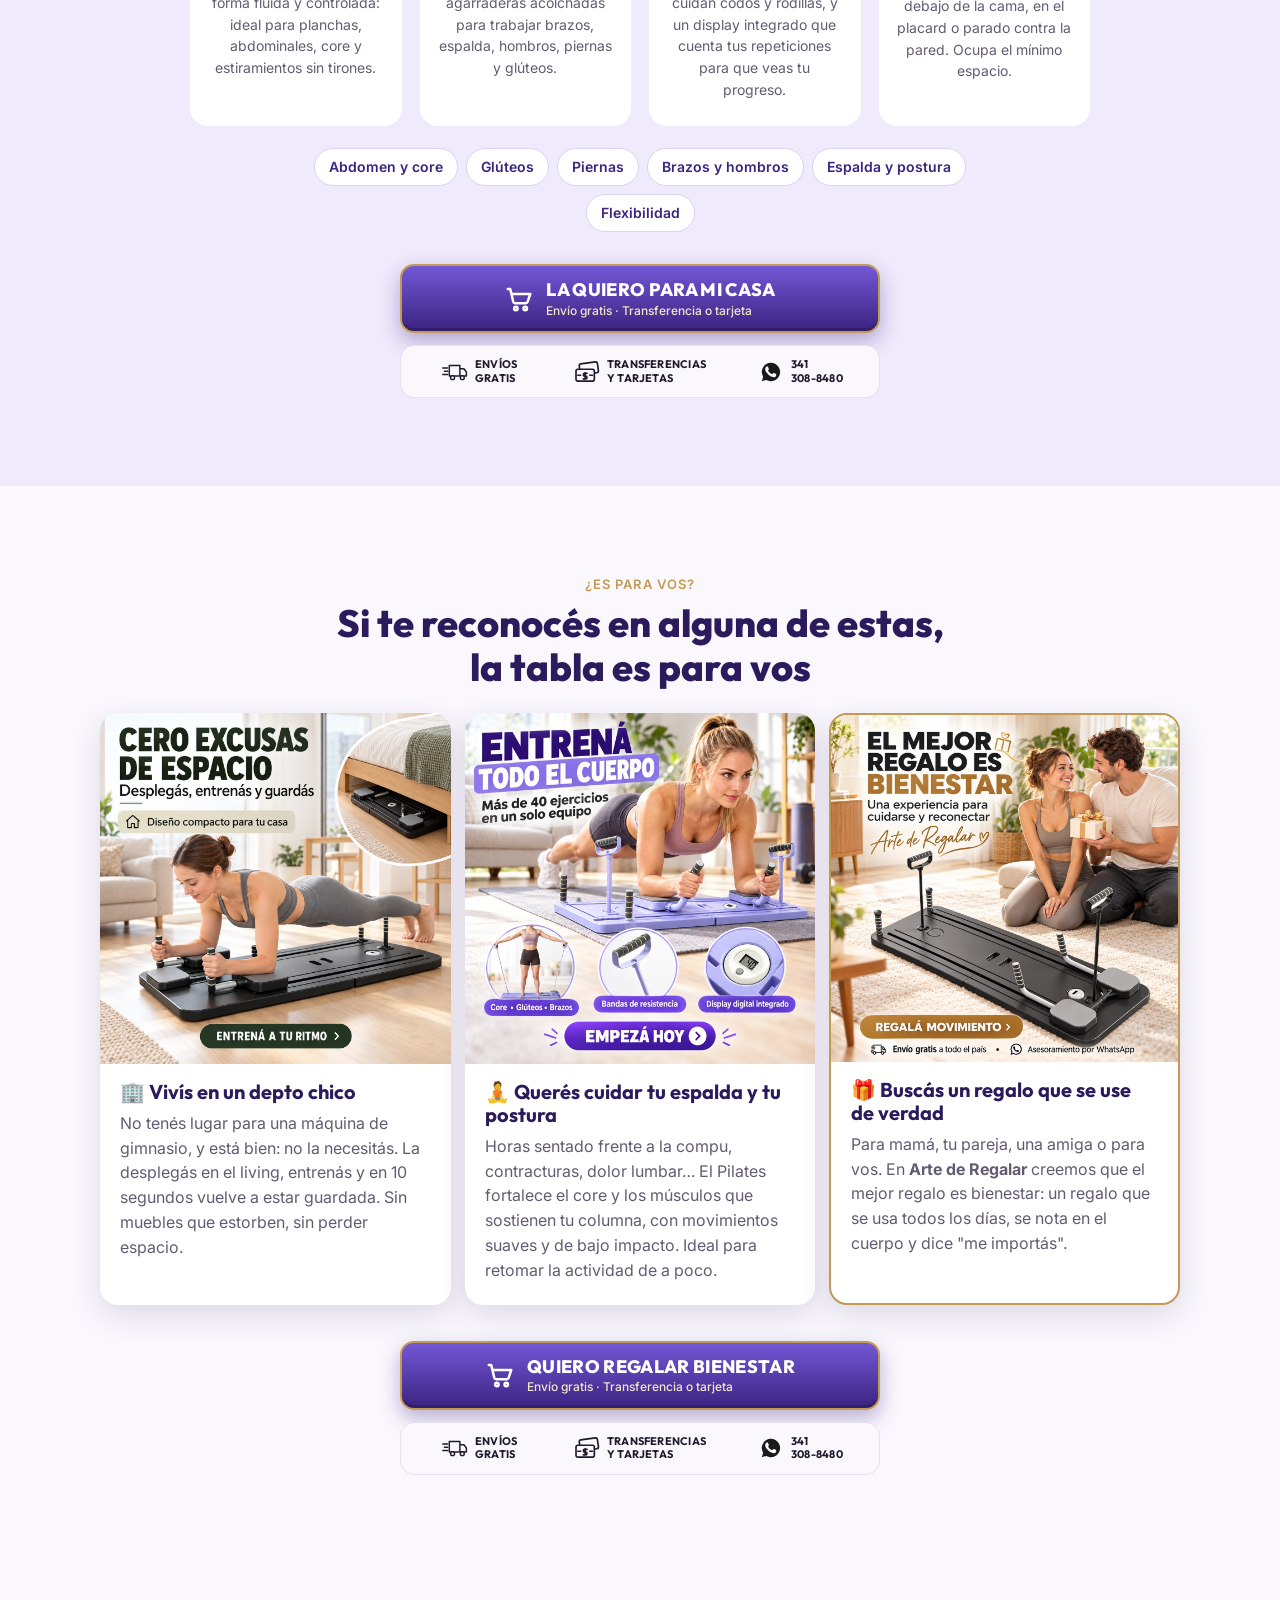
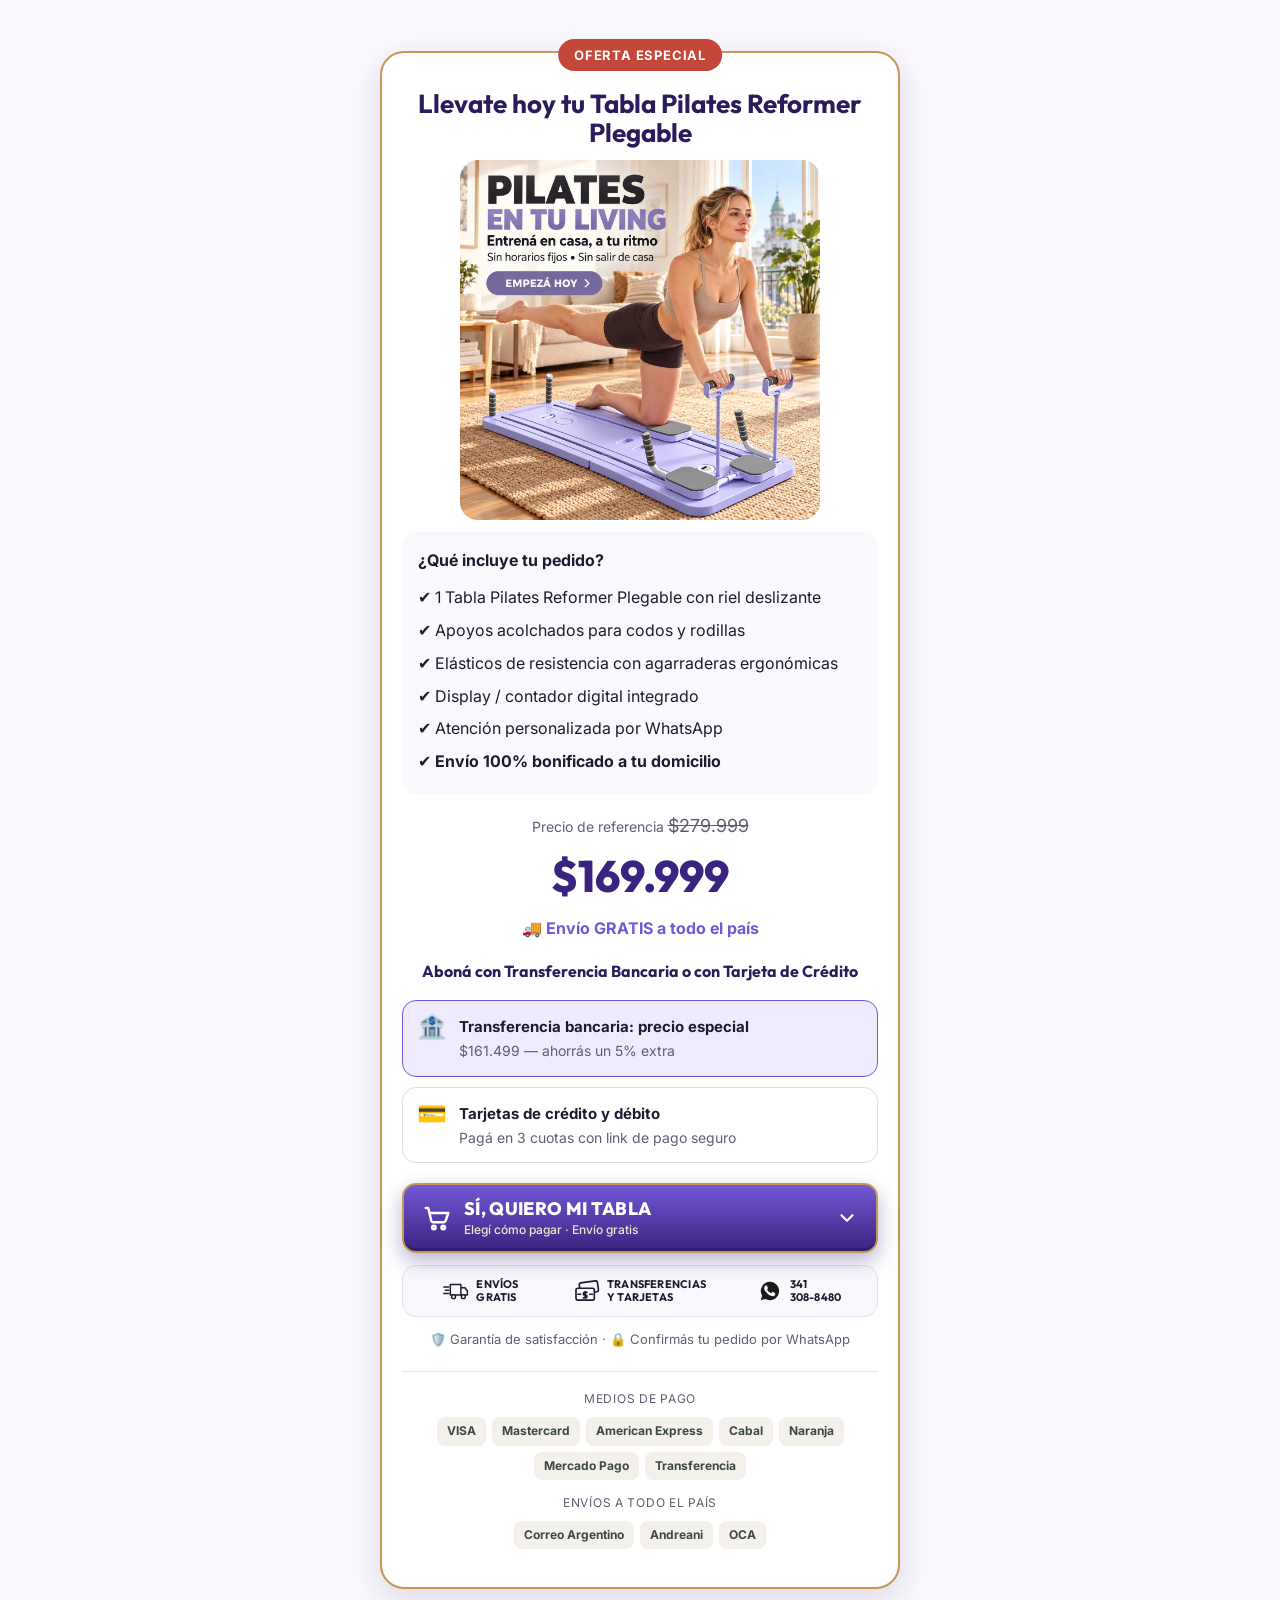
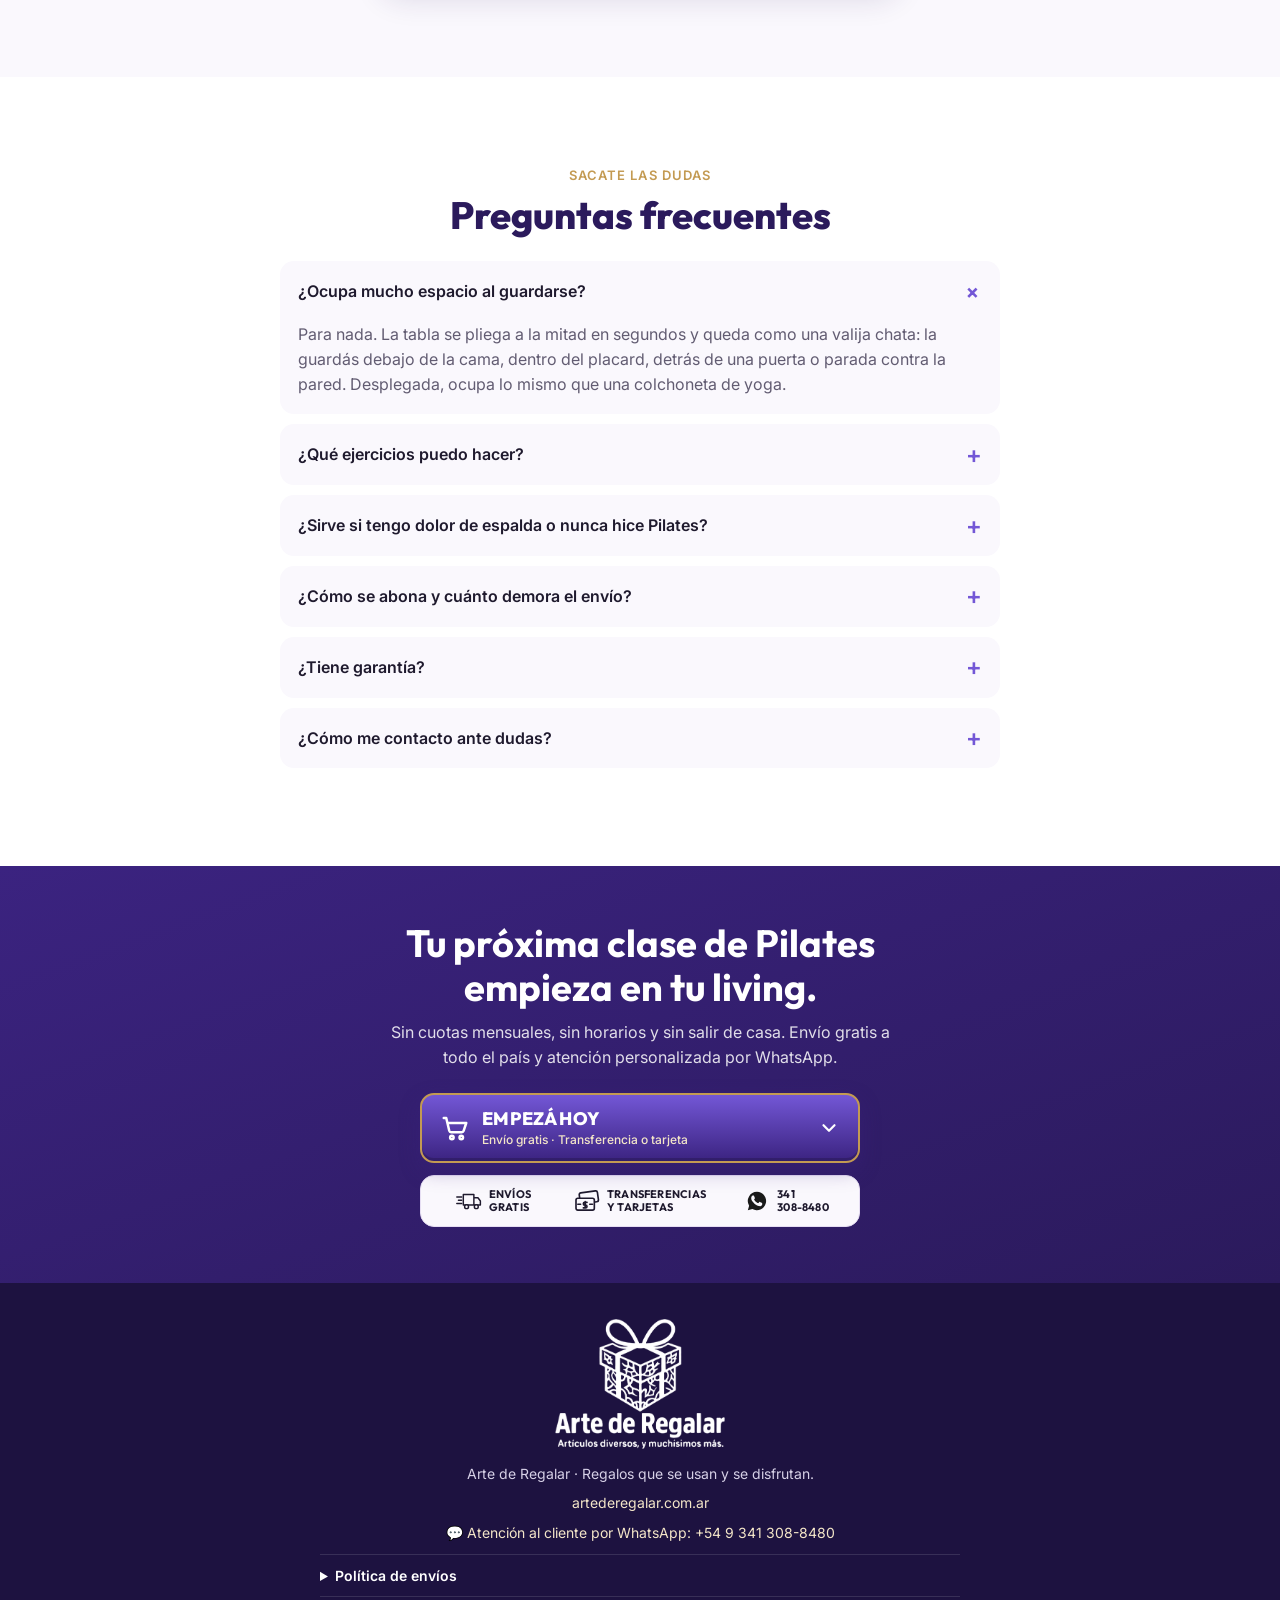
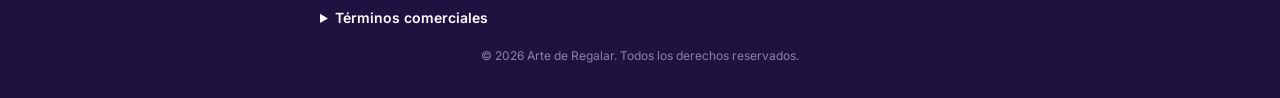
==== commit c2ee1758: "Suma la pieza "Cero excusas de espacio" a la landing de Pilates Co-Authored-By: Claude Opus 5.5 <nor" ====
--- a/pilates/index.html
+++ b/pilates/index.html
@@ -94,6 +94,7 @@
     <div class="gallery__track" tabindex="0" aria-label="Fotos del producto">
       <img src="assets/pilates-living.webp" alt="Pilates en tu living: mujer entrenando en la Tabla Reformer Plegable violeta sobre una alfombra" width="1254" height="1254" fetchpriority="high">
       <img src="assets/todo-el-cuerpo.webp" alt="Entrená todo el cuerpo: más de 40 ejercicios, bandas de resistencia y display digital integrado" width="1254" height="1254" loading="lazy">
+      <img src="assets/cero-excusas-espacio.webp" alt="Cero excusas de espacio: desplegás, entrenás y guardás la tabla debajo de la cama" width="1254" height="1254" loading="lazy">
       <img src="assets/regalo-bienestar.webp" alt="El mejor regalo es bienestar: pareja con la Tabla Reformer en versión negra y una caja de regalo" width="1254" height="1254" loading="lazy">
     </div>
     <div class="gallery__dots" aria-hidden="true"></div>
@@ -268,7 +269,7 @@
 
   <div class="uses__grid">
     <article class="use">
-      <img class="use__img" src="assets/pilates-living.webp" alt="Mujer entrenando en el living de un departamento" width="1254" height="1254" loading="lazy">
+      <img class="use__img" src="assets/cero-excusas-espacio.webp" alt="Tabla Reformer en uso en el living y guardada debajo de la cama" width="1254" height="1254" loading="lazy">
       <h4>🏢 Vivís en un depto chico</h4>
       <p>No tenés lugar para una máquina de gimnasio, y está bien: no la necesitás. La desplegás en el living, entrenás y en 10 segundos vuelve a estar guardada. Sin muebles que estorben, sin perder espacio.</p>
     </article>
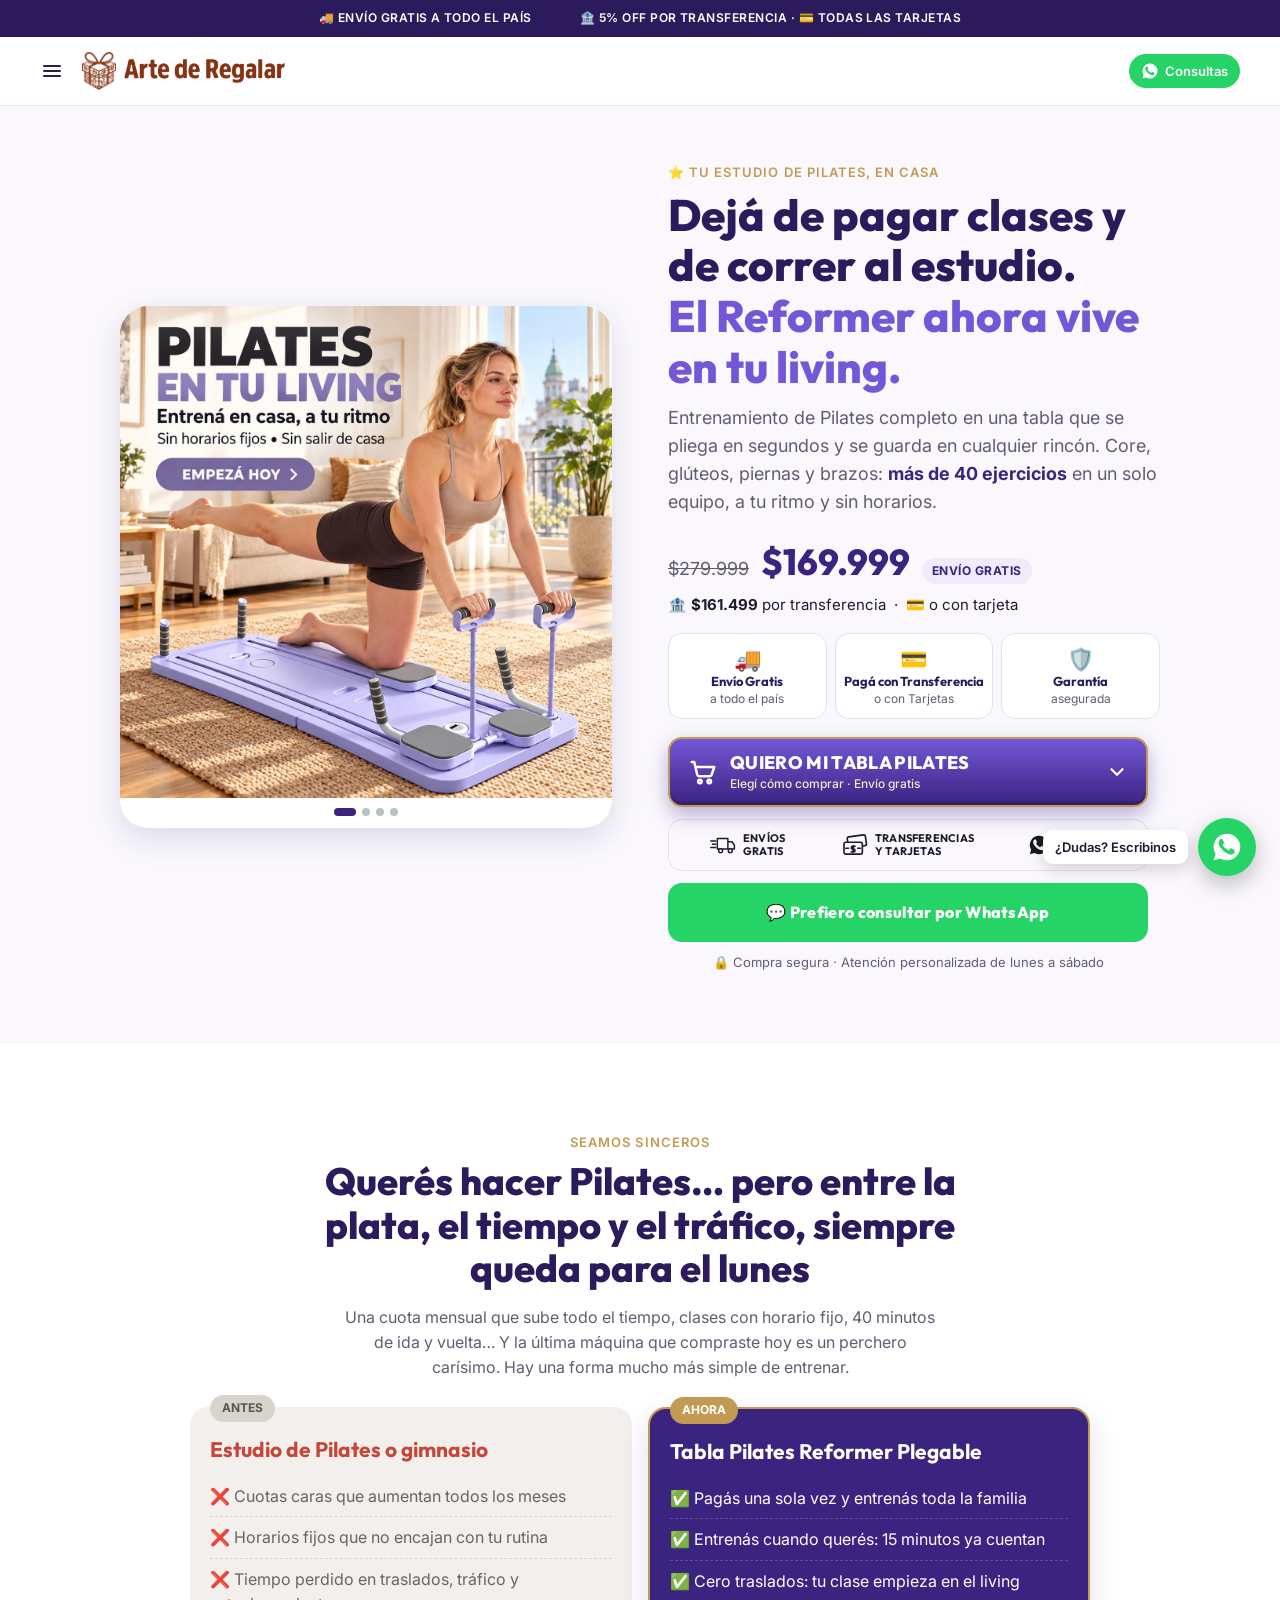
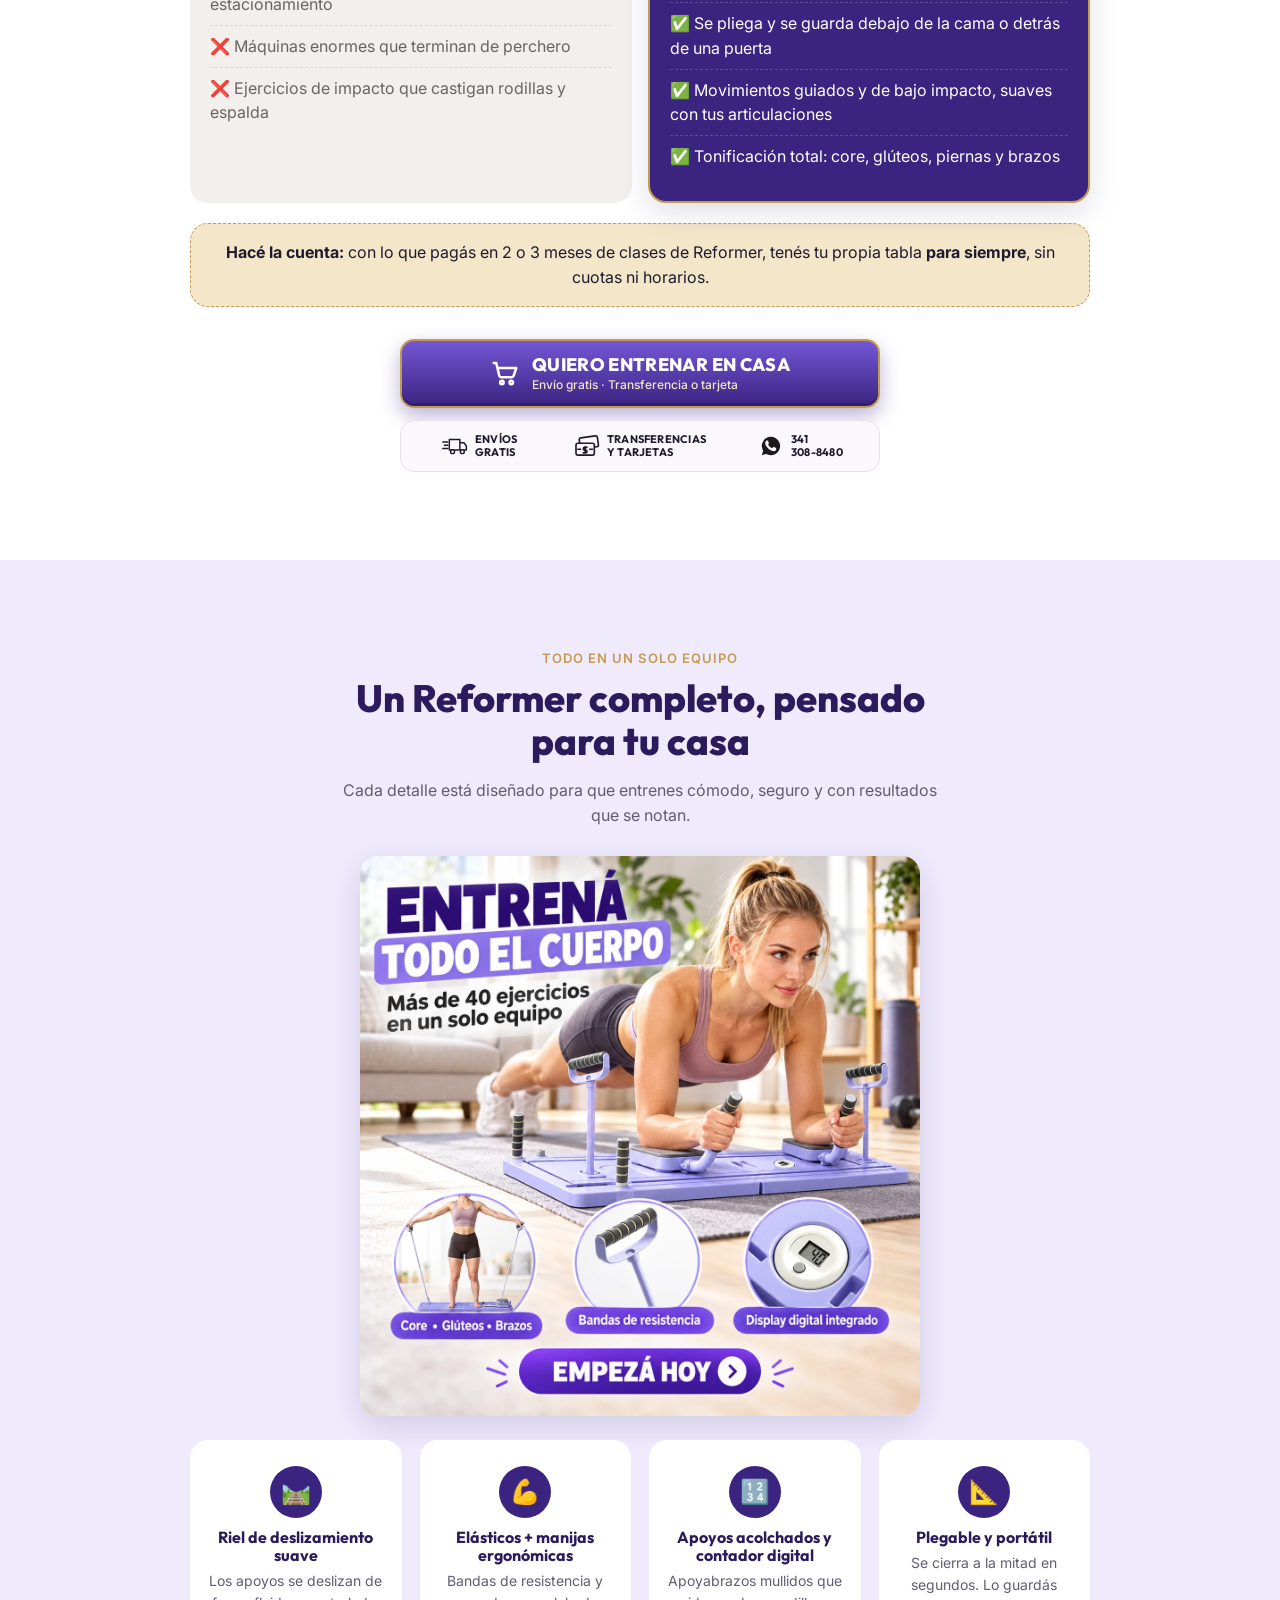
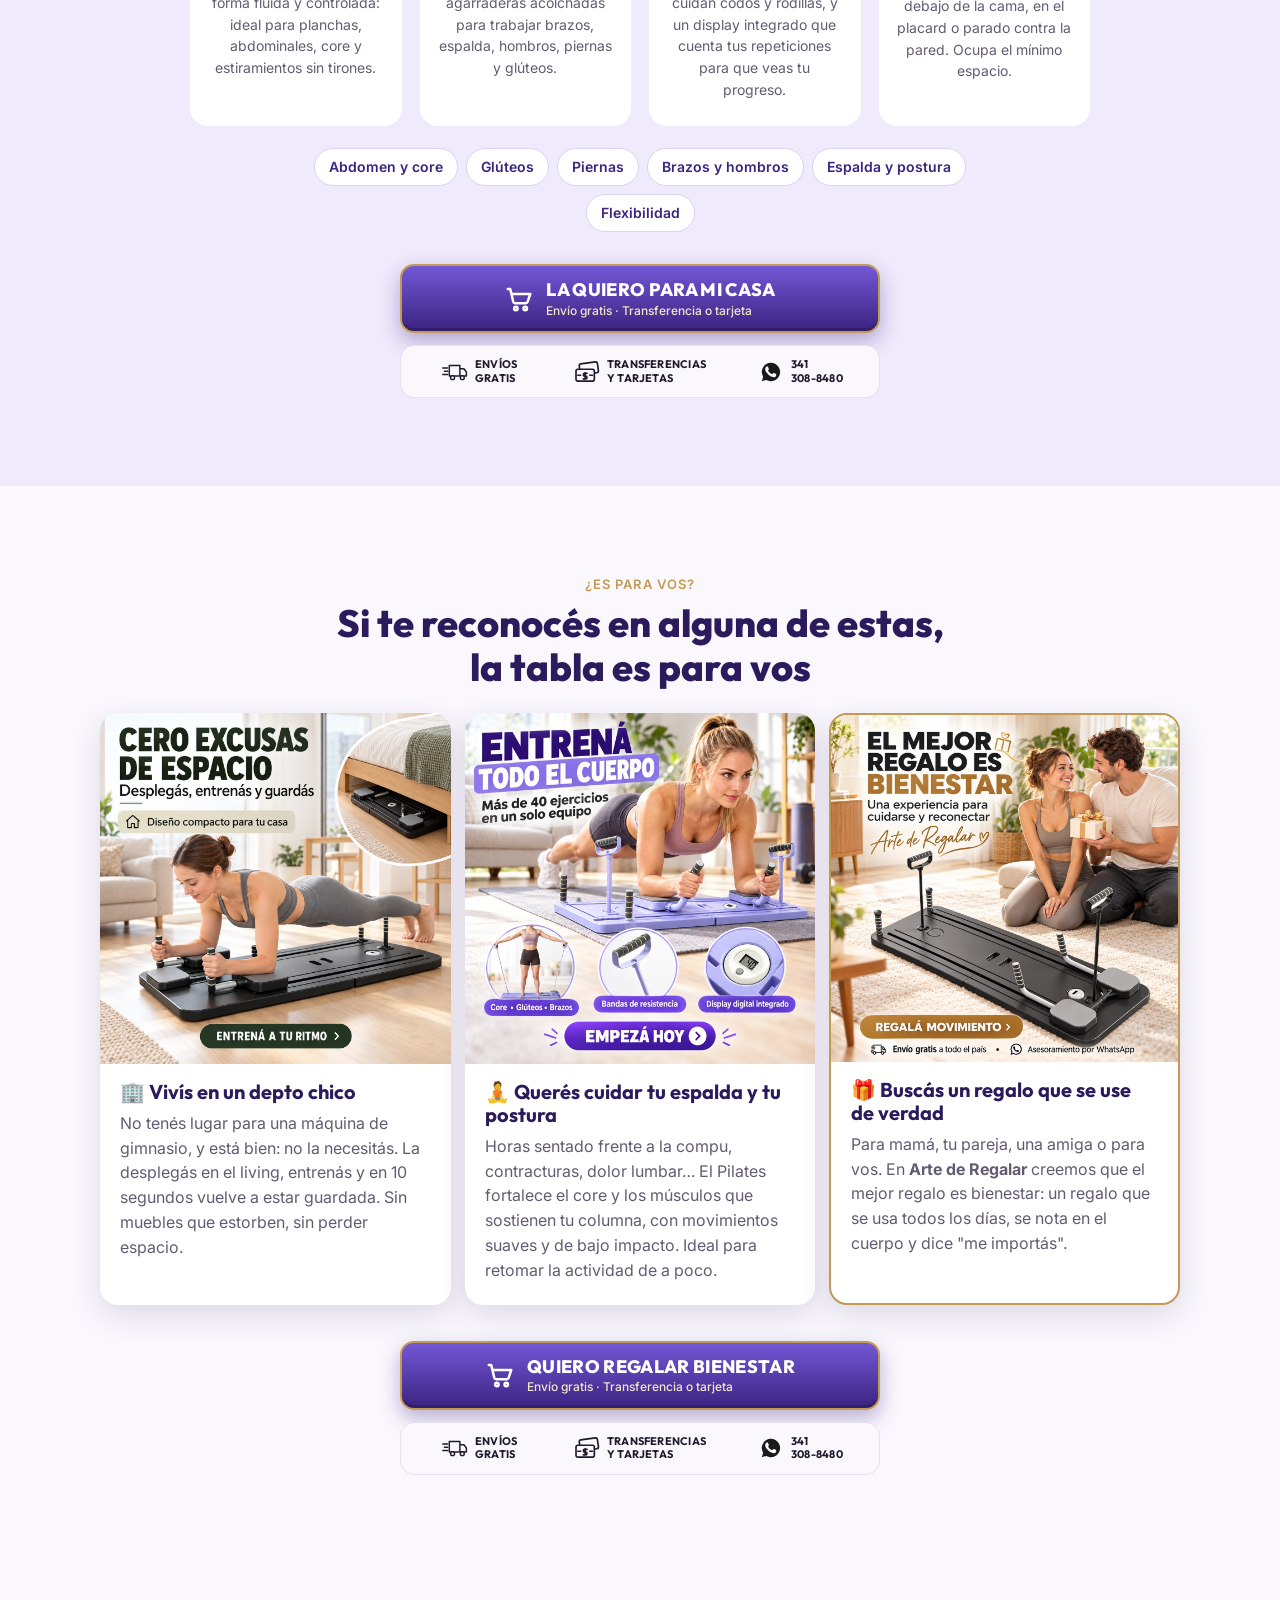
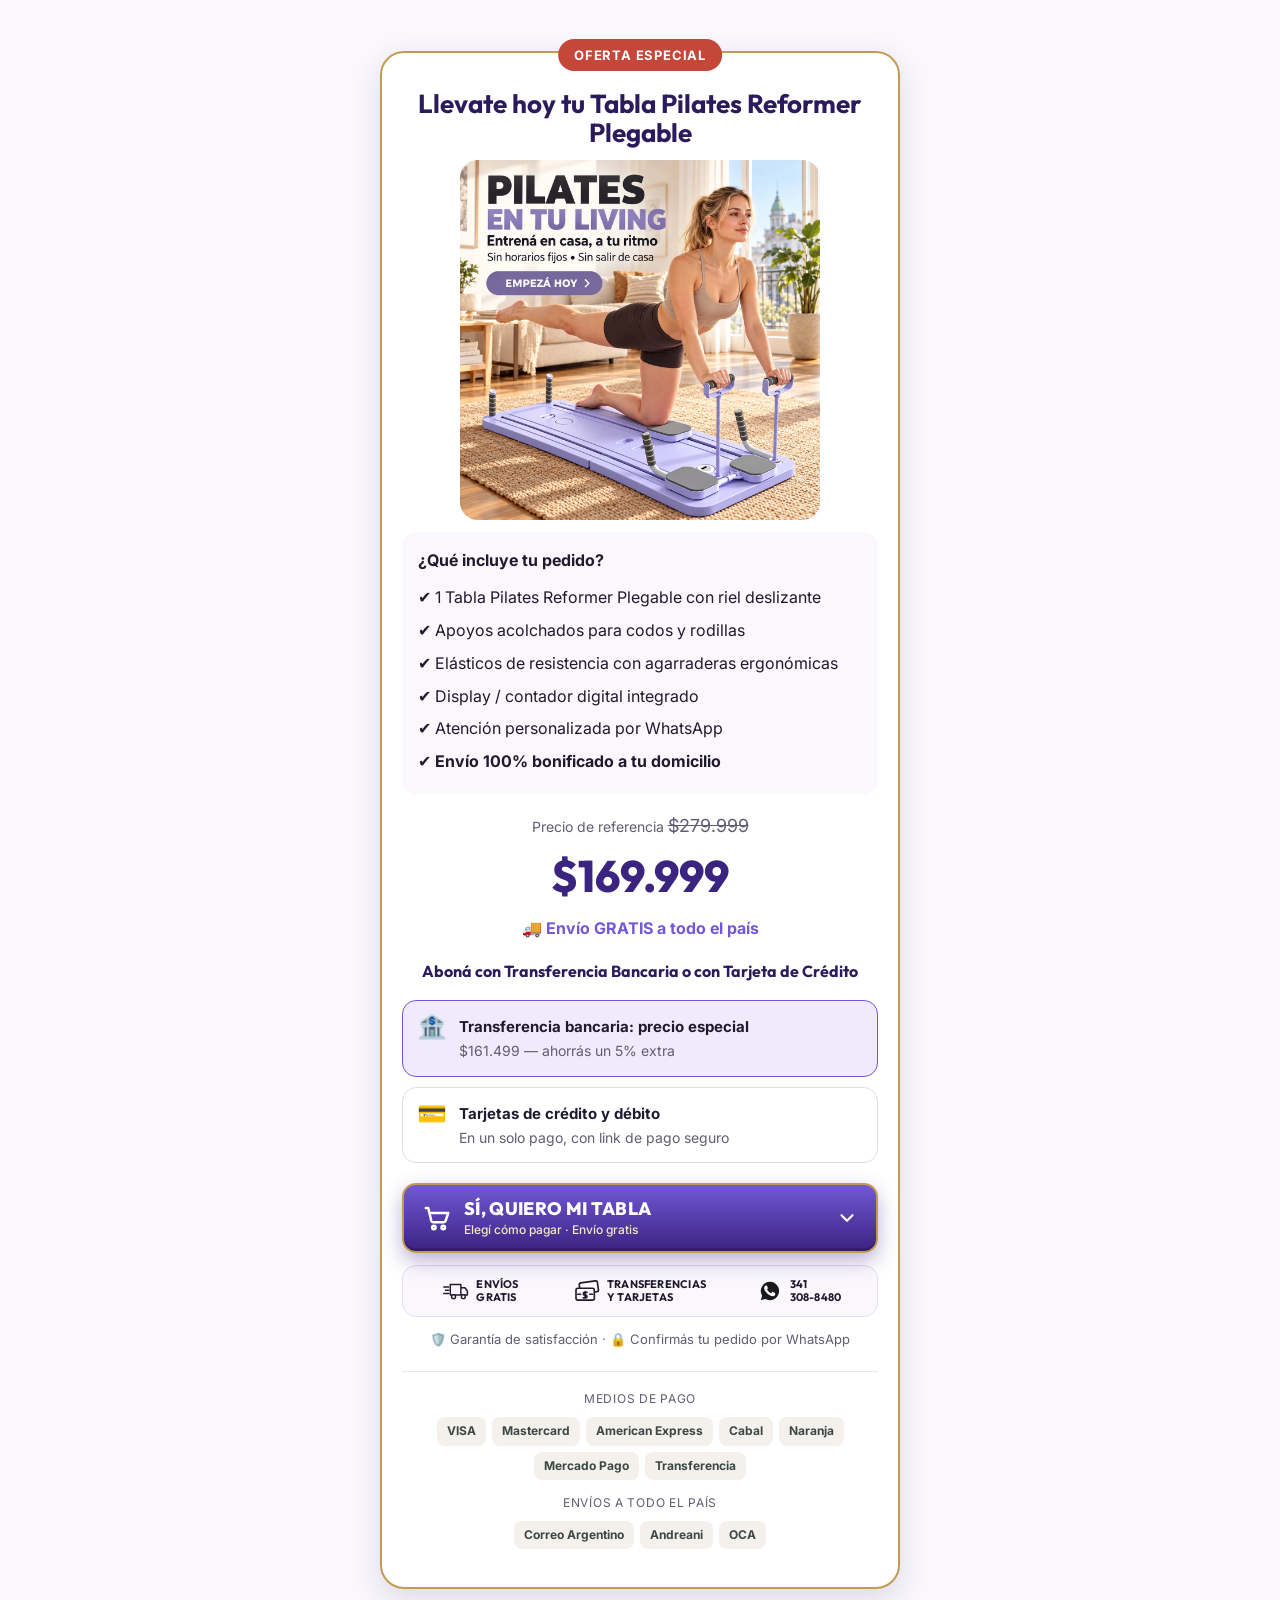
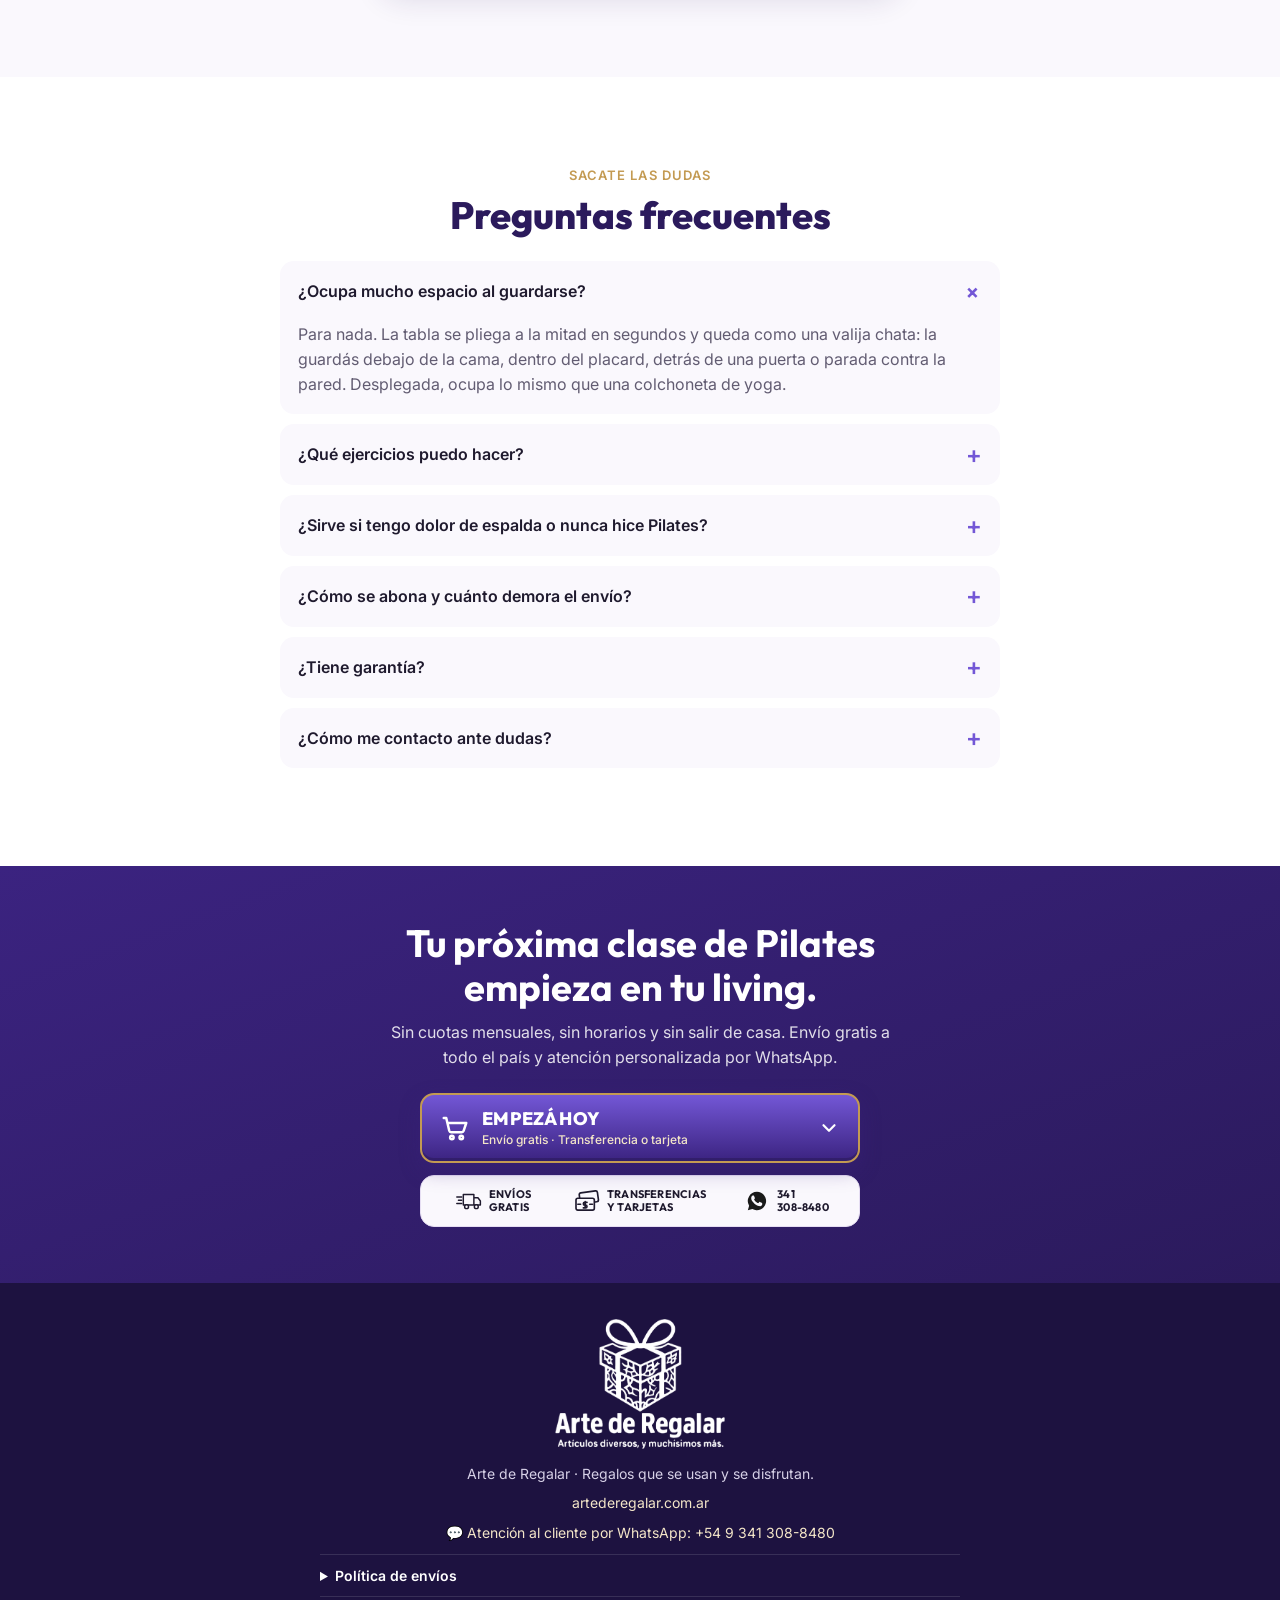
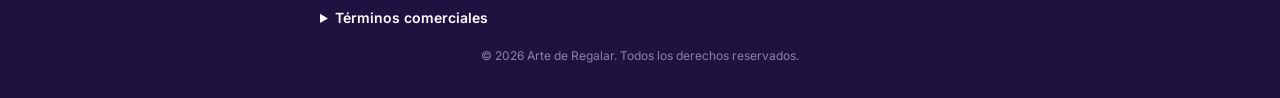
==== commit 09e717fe: "Quita las cuotas de la landing de Pilates: tarjeta en un solo pago Co-Authored-By: Claude Opus 5.5 <" ====
--- a/pilates/index.html
+++ b/pilates/index.html
@@ -4,7 +4,7 @@
   <meta charset="utf-8">
   <meta name="viewport" content="width=device-width, initial-scale=1">
   <title>Tabla Pilates Reformer Plegable | Arte de Regalar</title>
-  <meta name="description" content="Tu estudio de Pilates en casa: Tabla Reformer Plegable con riel deslizante, elásticos de resistencia y contador digital. Envío GRATIS a todo el país. Pagá con transferencia (con descuento) o en cuotas con tarjeta.">
+  <meta name="description" content="Tu estudio de Pilates en casa: Tabla Reformer Plegable con riel deslizante, elásticos de resistencia y contador digital. Envío GRATIS a todo el país. Pagá con transferencia (con descuento) o con tarjeta.">
   <meta property="og:title" content="Tabla Pilates Reformer Plegable — Envío Gratis">
   <meta property="og:description" content="Pilates en tu living, sin cuotas de gimnasio ni horarios. Más de 40 ejercicios en un solo equipo que se guarda en cualquier rincón.">
   <meta property="og:image" content="assets/pilates-living.webp">
@@ -26,9 +26,9 @@
 <div class="topbar" role="region" aria-label="Beneficios">
   <div class="topbar__track">
     <span>🚚 ENVÍO GRATIS A TODO EL PAÍS</span>
-    <span>🏦 <b data-cfg="descuento">5</b>% OFF POR TRANSFERENCIA · 💳 HASTA <b data-cfg="cuotas">3 cuotas</b></span>
+    <span>🏦 <b data-cfg="descuento">5</b>% OFF POR TRANSFERENCIA · 💳 TODAS LAS TARJETAS</span>
     <span aria-hidden="true">🚚 ENVÍO GRATIS A TODO EL PAÍS</span>
-    <span aria-hidden="true">🏦 <b data-cfg="descuento">5</b>% OFF POR TRANSFERENCIA · 💳 HASTA <b data-cfg="cuotas">3 cuotas</b></span>
+    <span aria-hidden="true">🏦 <b data-cfg="descuento">5</b>% OFF POR TRANSFERENCIA · 💳 TODAS LAS TARJETAS</span>
   </div>
 </div>
 
@@ -111,7 +111,7 @@
         <span class="price__now" data-cfg="precio">$169.999</span>
         <span class="price__save">ENVÍO GRATIS</span>
       </div>
-      <p class="price__alt">🏦 <b data-cfg="precioTransferencia">$161.499</b> por transferencia &nbsp;·&nbsp; 💳 o en <b data-cfg="cuotas">3 cuotas</b> con tarjeta</p>
+      <p class="price__alt">🏦 <b data-cfg="precioTransferencia">$161.499</b> por transferencia &nbsp;·&nbsp; 💳 o con tarjeta</p>
     </div>
 
     <ul class="badges" aria-label="Por qué comprar acá">
@@ -129,7 +129,7 @@
         </button>
         <ul class="buydrop__menu" id="bd-hero" role="menu" hidden>
       <li role="none"><a role="menuitem" class="buydrop__item js-buy" data-pago="Transferencia" href="#"><span aria-hidden="true">🏦</span><span><b>Pagar por transferencia</b><small><span data-cfg="descuento">5</span>% OFF · <span data-cfg="precioTransferencia">$161.499</span></small></span></a></li>
-      <li role="none"><a role="menuitem" class="buydrop__item js-buy" data-pago="Tarjeta de crédito/débito" href="#"><span aria-hidden="true">💳</span><span><b>Pagar con tarjeta</b><small>Crédito o débito · hasta <span data-cfg="cuotas">3 cuotas</span></small></span></a></li>
+      <li role="none"><a role="menuitem" class="buydrop__item js-buy" data-pago="Tarjeta de crédito/débito" href="#"><span aria-hidden="true">💳</span><span><b>Pagar con tarjeta</b><small>Crédito o débito · en un solo pago</small></span></a></li>
       <li role="none"><a role="menuitem" class="buydrop__item" href="https://wa.me/5493413088480?text=Hola!%20Quiero%20comprar%20la%20Tabla%20Pilates%20Reformer" target="_blank" rel="noopener"><span aria-hidden="true">💬</span><span><b>Comprar por WhatsApp</b><small>Te atendemos al 341 308-8480</small></span></a></li>
       <li role="none"><a role="menuitem" class="buydrop__item js-store" href="#"><span aria-hidden="true">🛍️</span><span><b>Ver en la tienda online</b><small>artederegalar.com.ar</small></span></a></li>
     </ul>
@@ -343,7 +343,7 @@
         <span class="pay__ico">💳</span>
         <div>
           <b>Tarjetas de crédito y débito</b>
-          <p>Pagá en <span data-cfg="cuotas">3 cuotas</span> con link de pago seguro</p>
+          <p>En un solo pago, con link de pago seguro</p>
         </div>
       </div>
     </div>
@@ -357,7 +357,7 @@
         </button>
         <ul class="buydrop__menu" id="bd-offer" role="menu" hidden>
       <li role="none"><a role="menuitem" class="buydrop__item js-buy" data-pago="Transferencia" href="#"><span aria-hidden="true">🏦</span><span><b>Pagar por transferencia</b><small><span data-cfg="descuento">5</span>% OFF · <span data-cfg="precioTransferencia">$161.499</span></small></span></a></li>
-      <li role="none"><a role="menuitem" class="buydrop__item js-buy" data-pago="Tarjeta de crédito/débito" href="#"><span aria-hidden="true">💳</span><span><b>Pagar con tarjeta</b><small>Crédito o débito · hasta <span data-cfg="cuotas">3 cuotas</span></small></span></a></li>
+      <li role="none"><a role="menuitem" class="buydrop__item js-buy" data-pago="Tarjeta de crédito/débito" href="#"><span aria-hidden="true">💳</span><span><b>Pagar con tarjeta</b><small>Crédito o débito · en un solo pago</small></span></a></li>
       <li role="none"><a role="menuitem" class="buydrop__item" href="https://wa.me/5493413088480?text=Hola!%20Quiero%20comprar%20la%20Tabla%20Pilates%20Reformer" target="_blank" rel="noopener"><span aria-hidden="true">💬</span><span><b>Comprar por WhatsApp</b><small>Te atendemos al 341 308-8480</small></span></a></li>
       <li role="none"><a role="menuitem" class="buydrop__item js-store" href="#"><span aria-hidden="true">🛍️</span><span><b>Ver en la tienda online</b><small>artederegalar.com.ar</small></span></a></li>
     </ul>
@@ -407,7 +407,7 @@
     </details>
     <details>
       <summary>¿Cómo se abona y cuánto demora el envío?</summary>
-      <p>Tocá cualquier botón de compra y elegí: <b>transferencia bancaria</b> con <span data-cfg="descuento">5</span>% de descuento, o <b>tarjeta de crédito o débito</b> en <span data-cfg="cuotas">3 cuotas</span> con link de pago seguro. <b>El envío es GRATIS a toda Argentina</b>: despachamos dentro de las 24–48 h hábiles de acreditado el pago, te pasamos el número de seguimiento y lo recibís en <span data-cfg="plazoEnvio">3 a 7 días hábiles</span> según tu localidad.</p>
+      <p>Tocá cualquier botón de compra y elegí: <b>transferencia bancaria</b> con <span data-cfg="descuento">5</span>% de descuento, o <b>tarjeta de crédito o débito</b> en un solo pago, con link de pago seguro. <b>El envío es GRATIS a toda Argentina</b>: despachamos dentro de las 24–48 h hábiles de acreditado el pago, te pasamos el número de seguimiento y lo recibís en <span data-cfg="plazoEnvio">3 a 7 días hábiles</span> según tu localidad.</p>
     </details>
     <details>
       <summary>¿Tiene garantía?</summary>
@@ -434,7 +434,7 @@
         </button>
         <ul class="buydrop__menu" id="bd-final" role="menu" hidden>
       <li role="none"><a role="menuitem" class="buydrop__item js-buy" data-pago="Transferencia" href="#"><span aria-hidden="true">🏦</span><span><b>Pagar por transferencia</b><small><span data-cfg="descuento">5</span>% OFF · <span data-cfg="precioTransferencia">$161.499</span></small></span></a></li>
-      <li role="none"><a role="menuitem" class="buydrop__item js-buy" data-pago="Tarjeta de crédito/débito" href="#"><span aria-hidden="true">💳</span><span><b>Pagar con tarjeta</b><small>Crédito o débito · hasta <span data-cfg="cuotas">3 cuotas</span></small></span></a></li>
+      <li role="none"><a role="menuitem" class="buydrop__item js-buy" data-pago="Tarjeta de crédito/débito" href="#"><span aria-hidden="true">💳</span><span><b>Pagar con tarjeta</b><small>Crédito o débito · en un solo pago</small></span></a></li>
       <li role="none"><a role="menuitem" class="buydrop__item" href="https://wa.me/5493413088480?text=Hola!%20Quiero%20comprar%20la%20Tabla%20Pilates%20Reformer" target="_blank" rel="noopener"><span aria-hidden="true">💬</span><span><b>Comprar por WhatsApp</b><small>Te atendemos al 341 308-8480</small></span></a></li>
       <li role="none"><a role="menuitem" class="buydrop__item js-store" href="#"><span aria-hidden="true">🛍️</span><span><b>Ver en la tienda online</b><small>artederegalar.com.ar</small></span></a></li>
     </ul>
@@ -464,7 +464,7 @@
   </details>
   <details class="footer__policy">
     <summary>Términos comerciales</summary>
-    <p>Los precios están expresados en pesos argentinos e incluyen IVA. El descuento por transferencia aplica únicamente a pagos por transferencia bancaria. Las cuotas dependen de la tarjeta y del banco emisor. Las promociones son válidas hasta agotar stock. Derecho de arrepentimiento: podés revocar la compra dentro de los 10 días corridos de recibido el producto, contactándonos por WhatsApp (art. 34, Ley 24.240).</p>
+    <p>Los precios están expresados en pesos argentinos e incluyen IVA. El descuento por transferencia aplica únicamente a pagos por transferencia bancaria. Las promociones son válidas hasta agotar stock. Derecho de arrepentimiento: podés revocar la compra dentro de los 10 días corridos de recibido el producto, contactándonos por WhatsApp (art. 34, Ley 24.240).</p>
   </details>
 
   <p class="footer__copy">© <span id="year">2026</span> Arte de Regalar. Todos los derechos reservados.</p>
@@ -488,7 +488,7 @@
     </button>
     <ul class="buydrop__menu" id="bd-sticky" role="menu" hidden>
       <li role="none"><a role="menuitem" class="buydrop__item js-buy" data-pago="Transferencia" href="#"><span aria-hidden="true">🏦</span><span><b>Pagar por transferencia</b><small><span data-cfg="descuento">5</span>% OFF · <span data-cfg="precioTransferencia">$161.499</span></small></span></a></li>
-      <li role="none"><a role="menuitem" class="buydrop__item js-buy" data-pago="Tarjeta de crédito/débito" href="#"><span aria-hidden="true">💳</span><span><b>Pagar con tarjeta</b><small>Crédito o débito · hasta <span data-cfg="cuotas">3 cuotas</span></small></span></a></li>
+      <li role="none"><a role="menuitem" class="buydrop__item js-buy" data-pago="Tarjeta de crédito/débito" href="#"><span aria-hidden="true">💳</span><span><b>Pagar con tarjeta</b><small>Crédito o débito · en un solo pago</small></span></a></li>
       <li role="none"><a role="menuitem" class="buydrop__item" href="https://wa.me/5493413088480?text=Hola!%20Quiero%20comprar%20la%20Tabla%20Pilates%20Reformer" target="_blank" rel="noopener"><span aria-hidden="true">💬</span><span><b>Comprar por WhatsApp</b><small>Te atendemos al 341 308-8480</small></span></a></li>
       <li role="none"><a role="menuitem" class="buydrop__item js-store" href="#"><span aria-hidden="true">🛍️</span><span><b>Ver en la tienda online</b><small>artederegalar.com.ar</small></span></a></li>
     </ul>
@@ -575,7 +575,7 @@
       <label class="co-pay">
         <input type="radio" name="pago" value="Tarjeta de crédito/débito">
         <span class="co-pay__ico" aria-hidden="true">💳</span>
-        <span class="co-pay__txt"><b>Tarjeta de crédito o débito</b><small>Hasta <span data-cfg="cuotas">3 cuotas</span>. Te enviamos un link de pago seguro.</small></span>
+        <span class="co-pay__txt"><b>Tarjeta de crédito o débito</b><small>En un solo pago. Te enviamos un link de pago seguro.</small></span>
       </label>
 
       <p class="co-error" id="coError" role="alert" hidden></p>
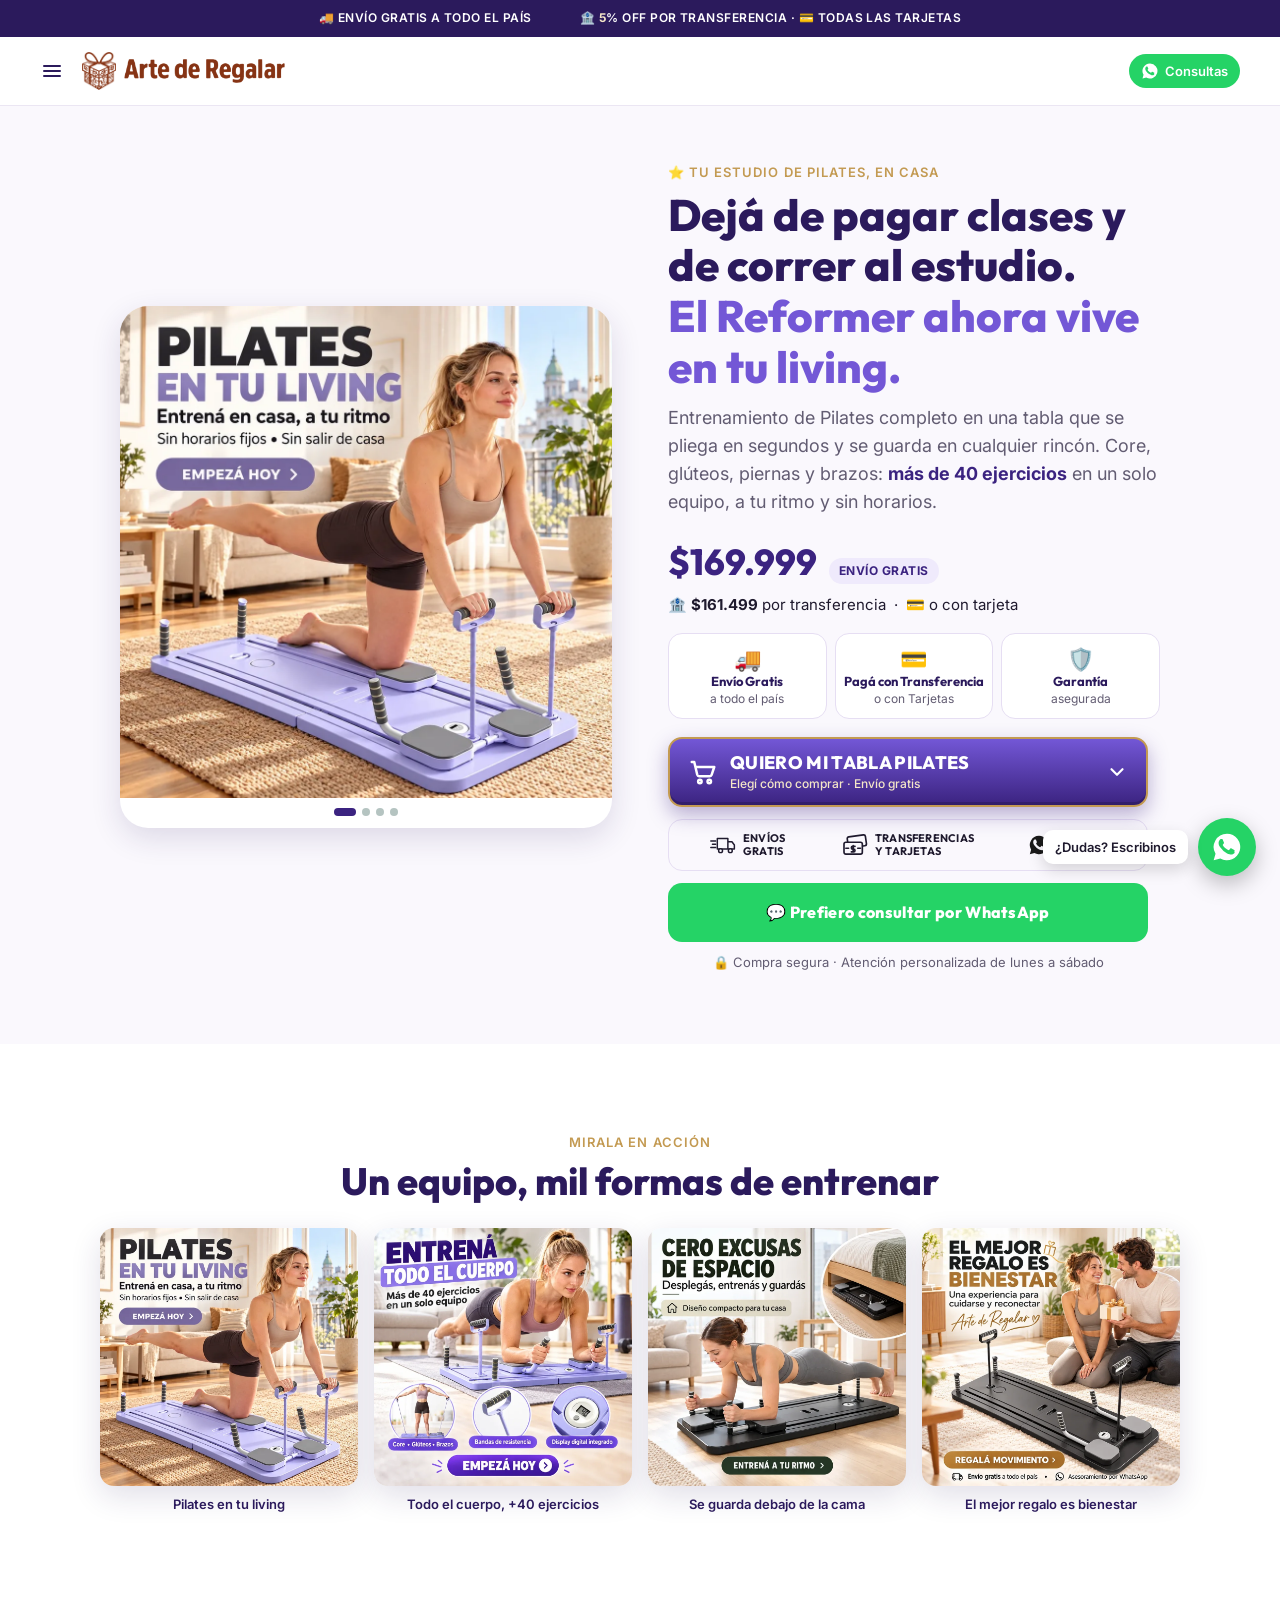
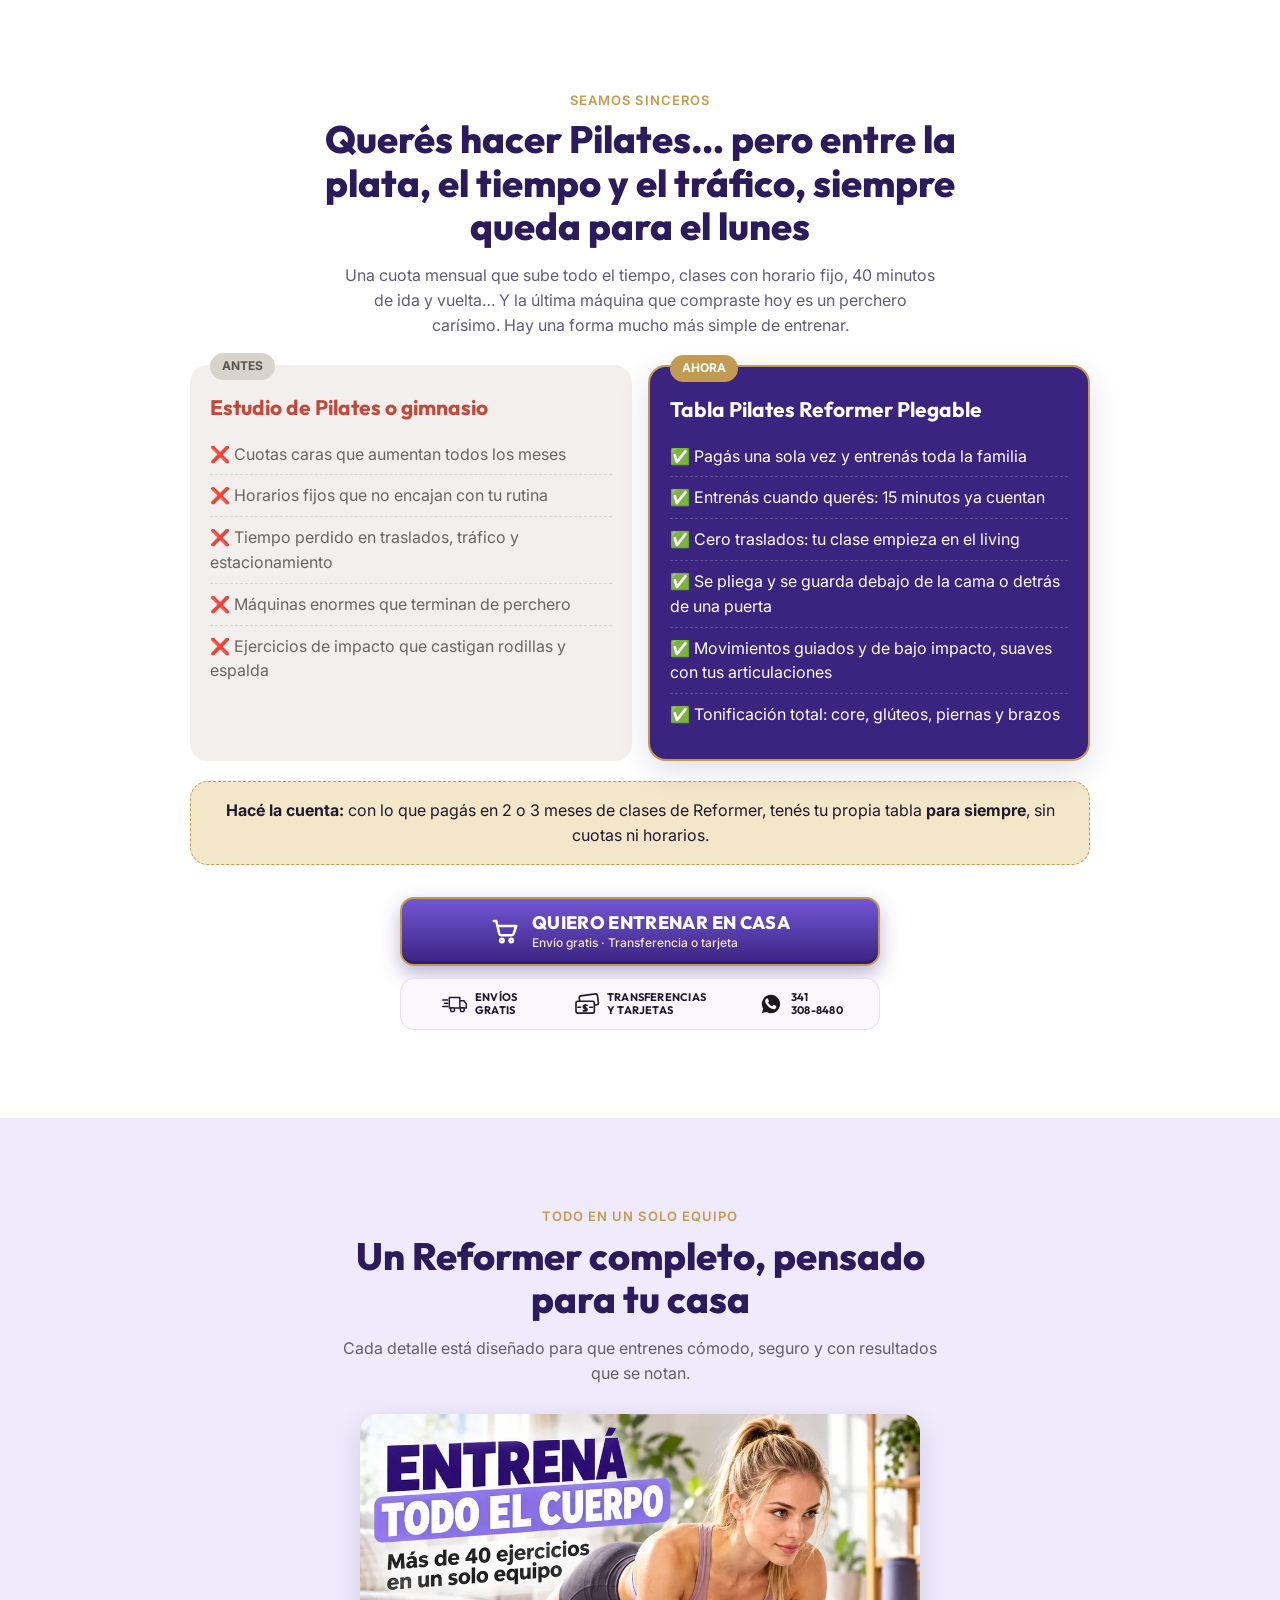
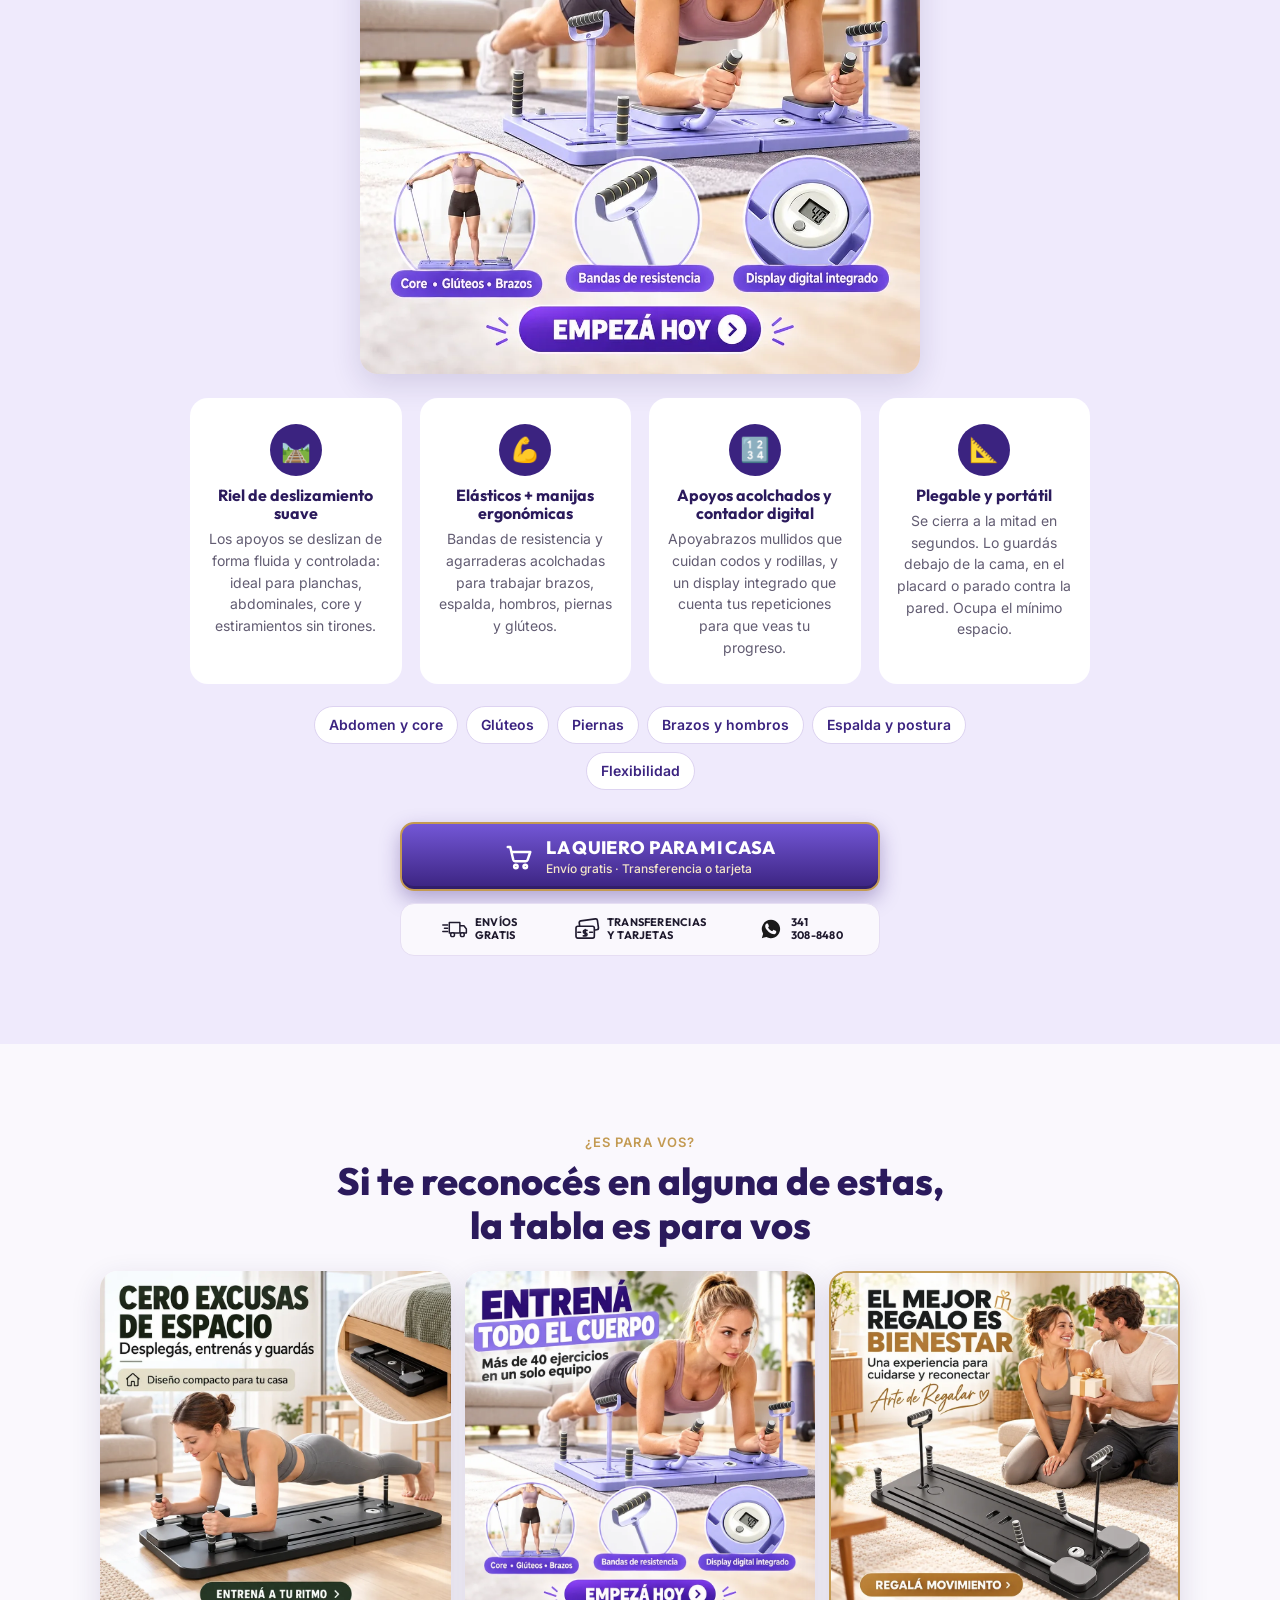
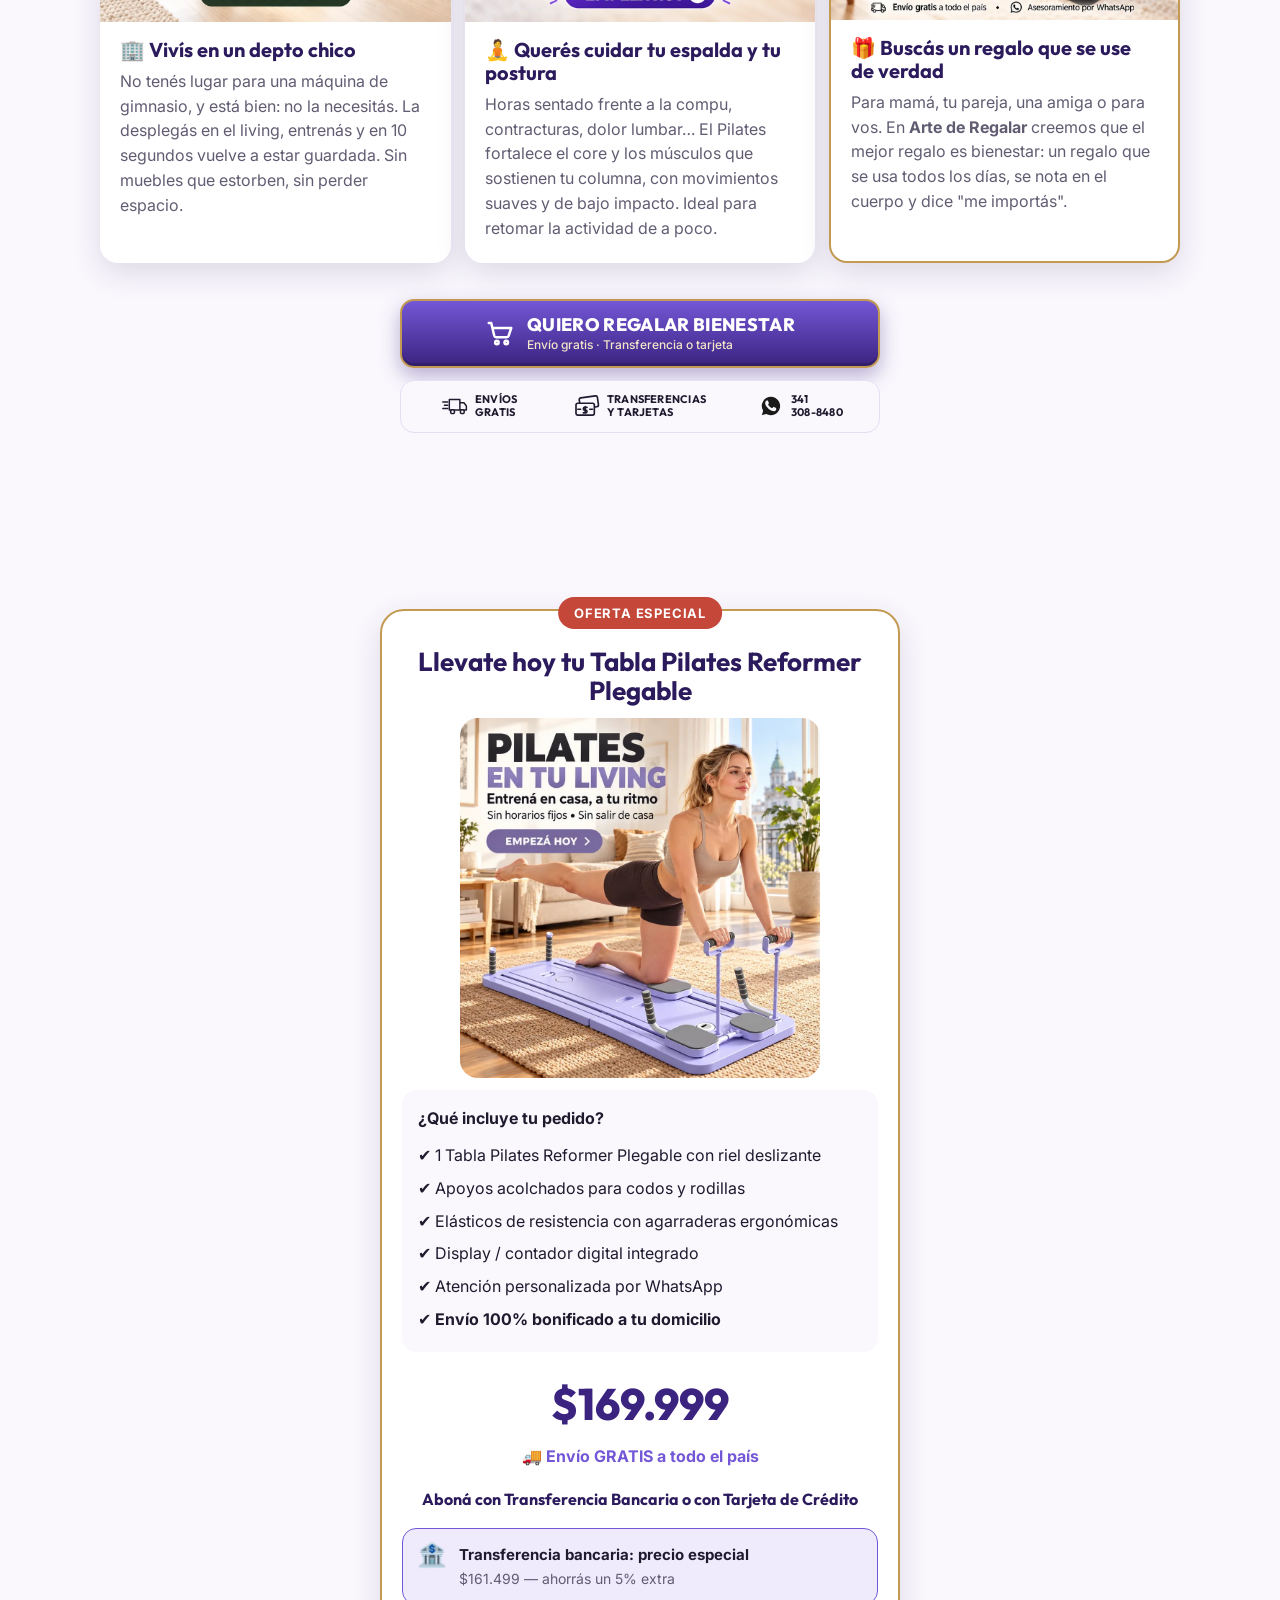
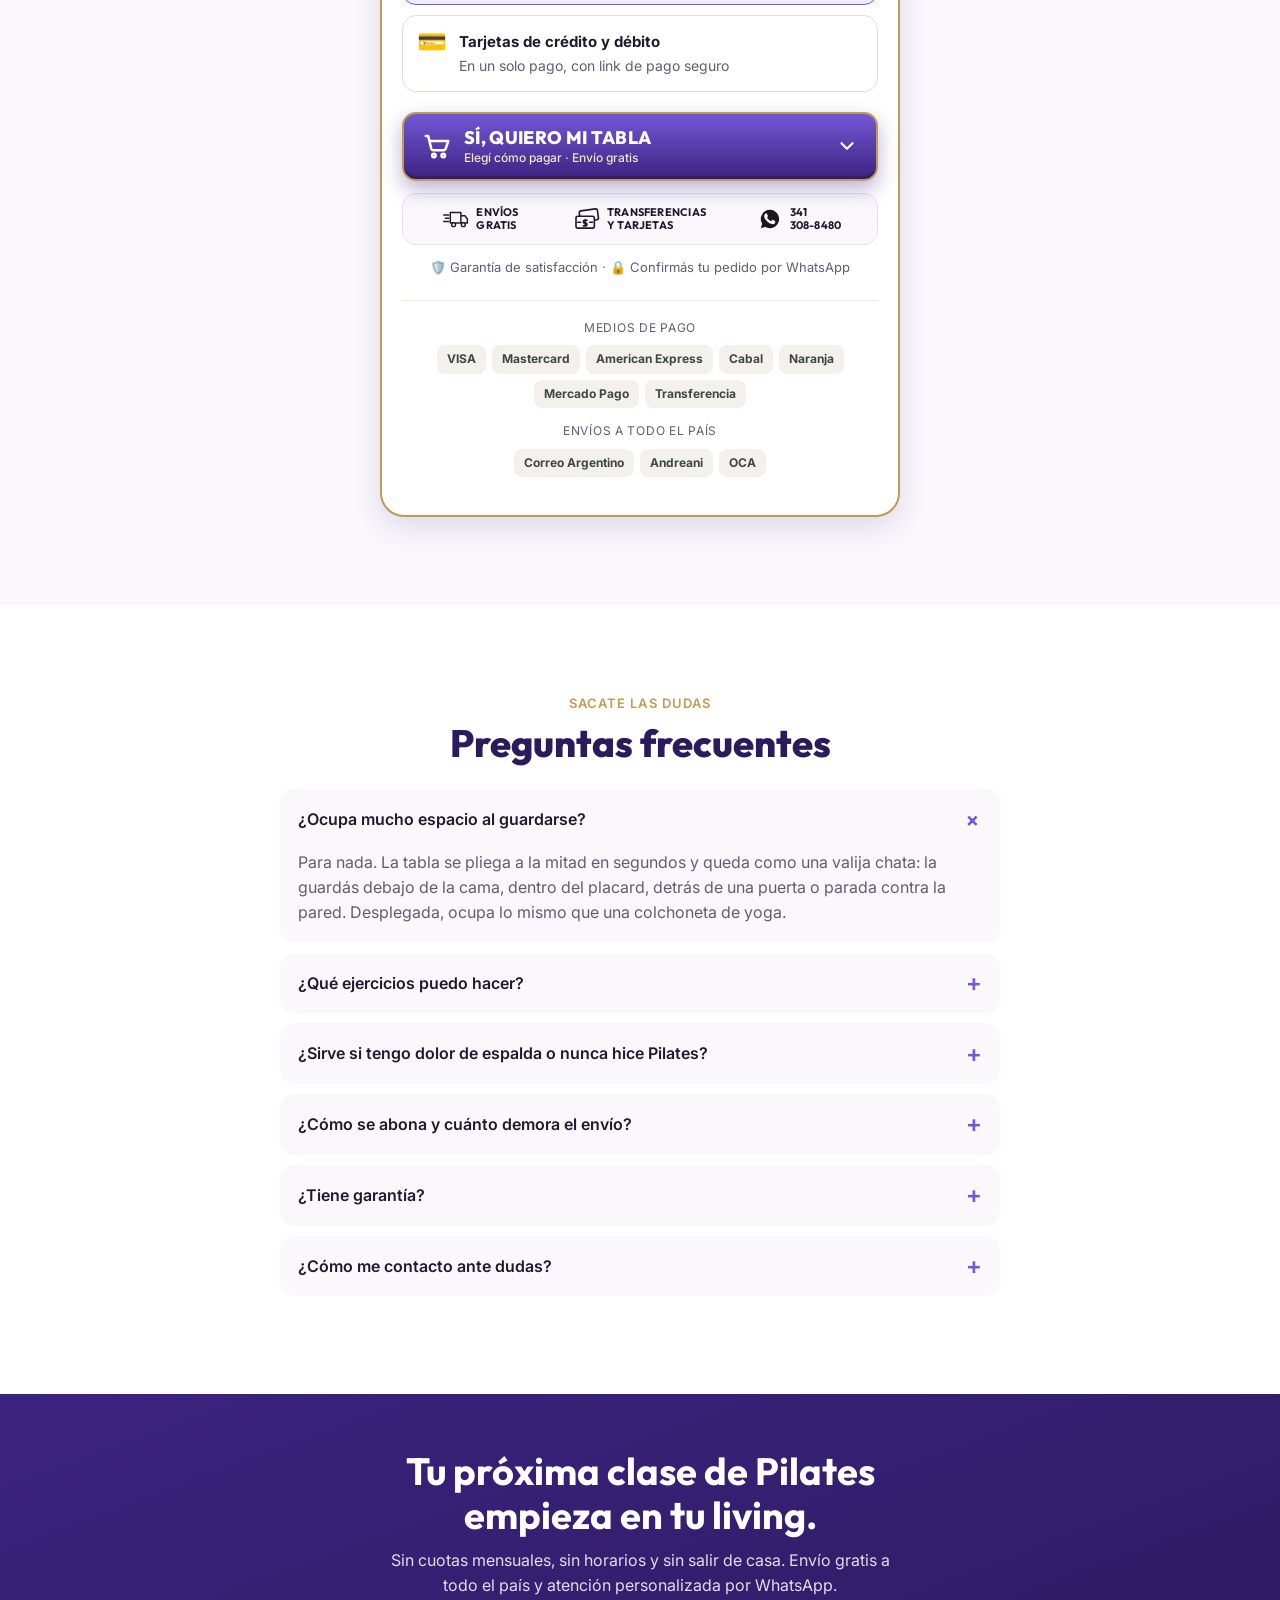
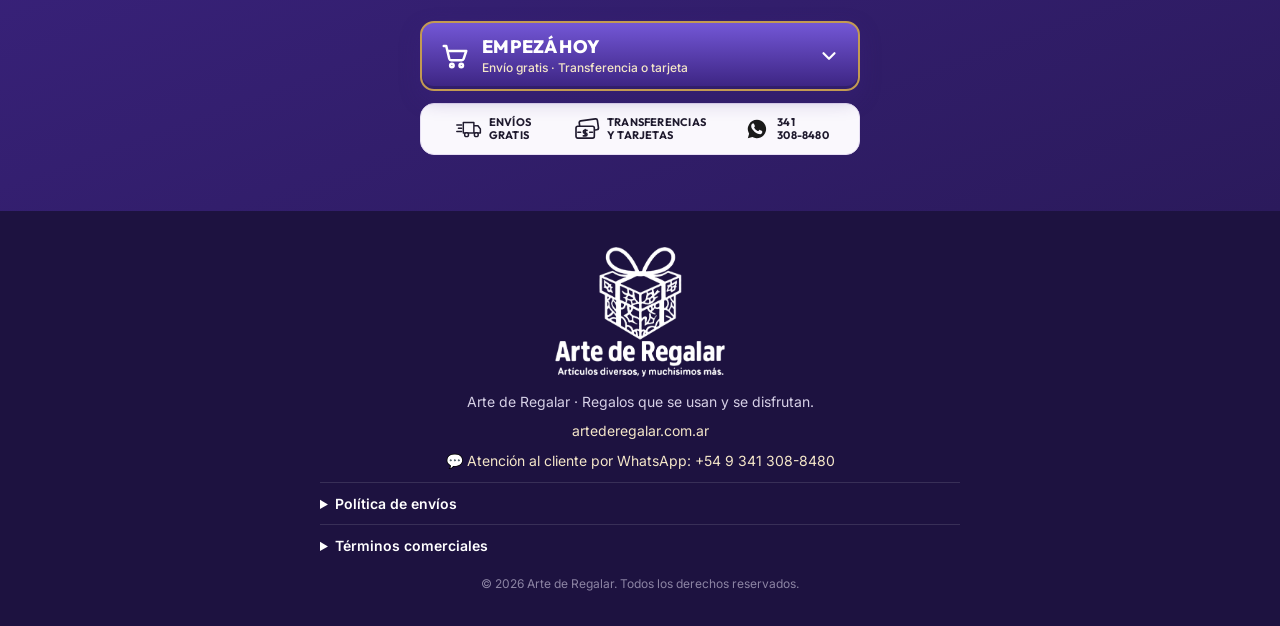
==== commit b6ea98c1: "Las fotos de Pilates se ven siempre: galería con las 4 piezas e imágenes incrustadas Suma una secció" ====
--- a/pilates/index.html
+++ b/pilates/index.html
@@ -64,6 +64,7 @@
     <p class="drawer__label">Tabla Pilates Reformer</p>
     <ul class="drawer__links">
       <li><a href="#top" data-close>Inicio</a></li>
+      <li><a href="#galeria" data-close>Fotos</a></li>
       <li><a href="#comparativa" data-close>¿Por qué elegirla?</a></li>
       <li><a href="#caracteristicas" data-close>Características</a></li>
       <li><a href="#para-quien" data-close>¿Para quién es?</a></li>
@@ -92,10 +93,10 @@
 <section class="hero">
   <div class="hero__media gallery">
     <div class="gallery__track" tabindex="0" aria-label="Fotos del producto">
-      <img src="assets/pilates-living.webp" alt="Pilates en tu living: mujer entrenando en la Tabla Reformer Plegable violeta sobre una alfombra" width="1254" height="1254" fetchpriority="high">
-      <img src="assets/todo-el-cuerpo.webp" alt="Entrená todo el cuerpo: más de 40 ejercicios, bandas de resistencia y display digital integrado" width="1254" height="1254" loading="lazy">
-      <img src="assets/cero-excusas-espacio.webp" alt="Cero excusas de espacio: desplegás, entrenás y guardás la tabla debajo de la cama" width="1254" height="1254" loading="lazy">
-      <img src="assets/regalo-bienestar.webp" alt="El mejor regalo es bienestar: pareja con la Tabla Reformer en versión negra y una caja de regalo" width="1254" height="1254" loading="lazy">
+      <img src="assets/pilates-living.webp" alt="Pilates en tu living: mujer entrenando en la Tabla Reformer Plegable violeta sobre una alfombra" width="1000" height="1000" fetchpriority="high">
+      <img src="assets/todo-el-cuerpo.webp" alt="Entrená todo el cuerpo: más de 40 ejercicios, bandas de resistencia y display digital integrado" width="1000" height="1000" loading="lazy">
+      <img src="assets/cero-excusas-espacio.webp" alt="Cero excusas de espacio: desplegás, entrenás y guardás la tabla debajo de la cama" width="1000" height="1000" loading="lazy">
+      <img src="assets/regalo-bienestar.webp" alt="El mejor regalo es bienestar: pareja con la Tabla Reformer en versión negra y una caja de regalo" width="1000" height="1000" loading="lazy">
     </div>
     <div class="gallery__dots" aria-hidden="true"></div>
   </div>
@@ -147,6 +148,22 @@
 </section>
 
 <!-- ============================================================
+  GALERÍA
+  Visual: las 4 piezas completas a la vista (2x2 en mobile, 4 columnas
+  en desktop), sin carrusel, para que se vean todas de una.
+============================================================= -->
+<section class="section showcase" id="galeria">
+  <p class="eyebrow center">Mirala en acción</p>
+  <h3 class="section__title">Un equipo, mil formas de entrenar</h3>
+  <div class="showcase__grid">
+    <figure><img src="assets/pilates-living.webp" alt="Pilates en tu living: entrená en casa, a tu ritmo" width="1000" height="1000" loading="lazy"><figcaption>Pilates en tu living</figcaption></figure>
+    <figure><img src="assets/todo-el-cuerpo.webp" alt="Entrená todo el cuerpo: más de 40 ejercicios en un solo equipo" width="1000" height="1000" loading="lazy"><figcaption>Todo el cuerpo, +40 ejercicios</figcaption></figure>
+    <figure><img src="assets/cero-excusas-espacio.webp" alt="Cero excusas de espacio: desplegás, entrenás y guardás" width="1000" height="1000" loading="lazy"><figcaption>Se guarda debajo de la cama</figcaption></figure>
+    <figure><img src="assets/regalo-bienestar.webp" alt="El mejor regalo es bienestar" width="1000" height="1000" loading="lazy"><figcaption>El mejor regalo es bienestar</figcaption></figure>
+  </div>
+</section>
+
+<!-- ============================================================
   2. DOLOR vs. SOLUCIÓN
   Visual: dos tarjetas lado a lado (apiladas en mobile). Izquierda
   gris apagada con ❌ ("Antes"); derecha violeta con ✅ y borde dorado
@@ -213,7 +230,7 @@
   <h3 class="section__title">Un Reformer completo, pensado para tu casa</h3>
   <p class="section__lead">Cada detalle está diseñado para que entrenes cómodo, seguro y con resultados que se notan.</p>
 
-  <img class="features__img" src="assets/todo-el-cuerpo.webp" alt="Tabla Reformer Plegable: bandas de resistencia, manijas ergonómicas y display digital integrado" width="1254" height="1254" loading="lazy">
+  <img class="features__img" src="assets/todo-el-cuerpo.webp" alt="Tabla Reformer Plegable: bandas de resistencia, manijas ergonómicas y display digital integrado" width="1000" height="1000" loading="lazy">
 
   <div class="features__grid">
     <article class="feature">
@@ -269,17 +286,17 @@
 
   <div class="uses__grid">
     <article class="use">
-      <img class="use__img" src="assets/cero-excusas-espacio.webp" alt="Tabla Reformer en uso en el living y guardada debajo de la cama" width="1254" height="1254" loading="lazy">
+      <img class="use__img" src="assets/cero-excusas-espacio.webp" alt="Tabla Reformer en uso en el living y guardada debajo de la cama" width="1000" height="1000" loading="lazy">
       <h4>🏢 Vivís en un depto chico</h4>
       <p>No tenés lugar para una máquina de gimnasio, y está bien: no la necesitás. La desplegás en el living, entrenás y en 10 segundos vuelve a estar guardada. Sin muebles que estorben, sin perder espacio.</p>
     </article>
     <article class="use">
-      <img class="use__img" src="assets/todo-el-cuerpo.webp" alt="Mujer haciendo plancha con apoyos acolchados" width="1254" height="1254" loading="lazy">
+      <img class="use__img" src="assets/todo-el-cuerpo.webp" alt="Mujer haciendo plancha con apoyos acolchados" width="1000" height="1000" loading="lazy">
       <h4>🧘 Querés cuidar tu espalda y tu postura</h4>
       <p>Horas sentado frente a la compu, contracturas, dolor lumbar… El Pilates fortalece el core y los músculos que sostienen tu columna, con movimientos suaves y de bajo impacto. Ideal para retomar la actividad de a poco.</p>
     </article>
     <article class="use use--gift">
-      <img class="use__img" src="assets/regalo-bienestar.webp" alt="Pareja con la Tabla Reformer y una caja de regalo" width="1254" height="1254" loading="lazy">
+      <img class="use__img" src="assets/regalo-bienestar.webp" alt="Pareja con la Tabla Reformer y una caja de regalo" width="1000" height="1000" loading="lazy">
       <h4>🎁 Buscás un regalo que se use de verdad</h4>
       <p>Para mamá, tu pareja, una amiga o para vos. En <b>Arte de Regalar</b> creemos que el mejor regalo es bienestar: un regalo que se usa todos los días, se nota en el cuerpo y dice "me importás".</p>
     </article>
@@ -308,7 +325,7 @@
   <div class="offer__card">
     <span class="offer__ribbon">OFERTA ESPECIAL</span>
     <h3>Llevate hoy tu Tabla Pilates Reformer Plegable</h3>
-    <img src="assets/pilates-living.webp" alt="Tabla Pilates Reformer Plegable" width="1254" height="1254" loading="lazy">
+    <img src="assets/pilates-living.webp" alt="Tabla Pilates Reformer Plegable" width="1000" height="1000" loading="lazy">
 
     <div class="offer__includes">
       <p><b>¿Qué incluye tu pedido?</b></p>
@@ -505,7 +522,7 @@
 
     <form class="checkout__form" id="coForm" novalidate>
       <div class="co-product">
-        <img src="assets/pilates-living.webp" alt="" width="1254" height="1254">
+        <img src="assets/pilates-living.webp" alt="" width="1000" height="1000">
         <div>
           <p class="co-product__name" id="coTitle">Tabla Pilates Reformer Plegable</p>
           <p class="co-product__price" data-cfg="precio">$169.999</p>
--- a/pilates/pilates.css
+++ b/pilates/pilates.css
@@ -198,3 +198,12 @@
   body:has(.sticky-cta.is-visible) .wa-float { bottom: 24px; }
   .wa-float { right: 24px; bottom: 24px; }
 }
+.price__label:has(.price__old[hidden]) { display: none; }
+
+/* ---------- Galería: las 4 piezas a la vista ---------- */
+.showcase { background: var(--white); }
+.showcase__grid { display: grid; grid-template-columns: 1fr 1fr; gap: 10px; max-width: 1080px; margin: 24px auto 0; }
+.showcase figure { margin: 0; }
+.showcase img { width: 100%; aspect-ratio: 1; object-fit: cover; border-radius: 14px; box-shadow: var(--shadow); }
+.showcase figcaption { margin-top: 8px; text-align: center; font-size: 13px; font-weight: 600; color: var(--green-900); }
+@media (min-width: 860px) { .showcase__grid { grid-template-columns: repeat(4, 1fr); gap: 16px; } }
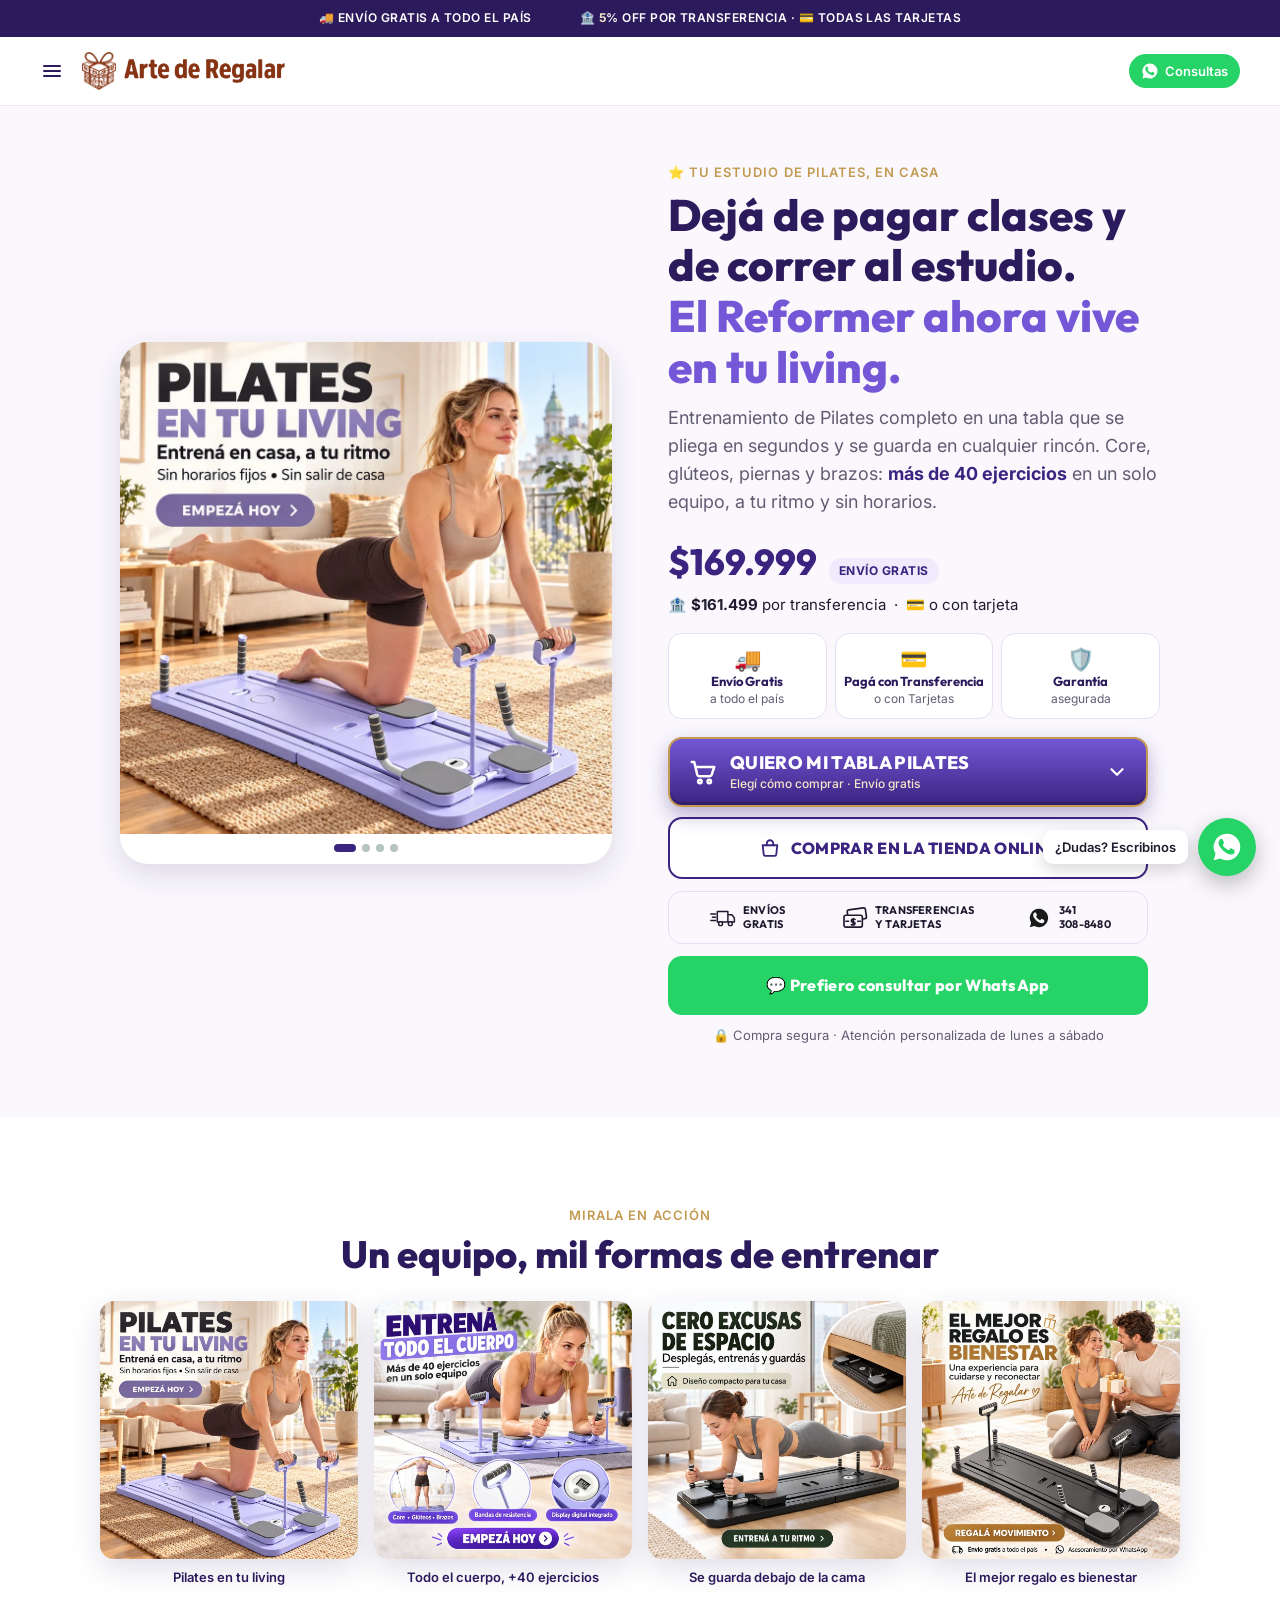
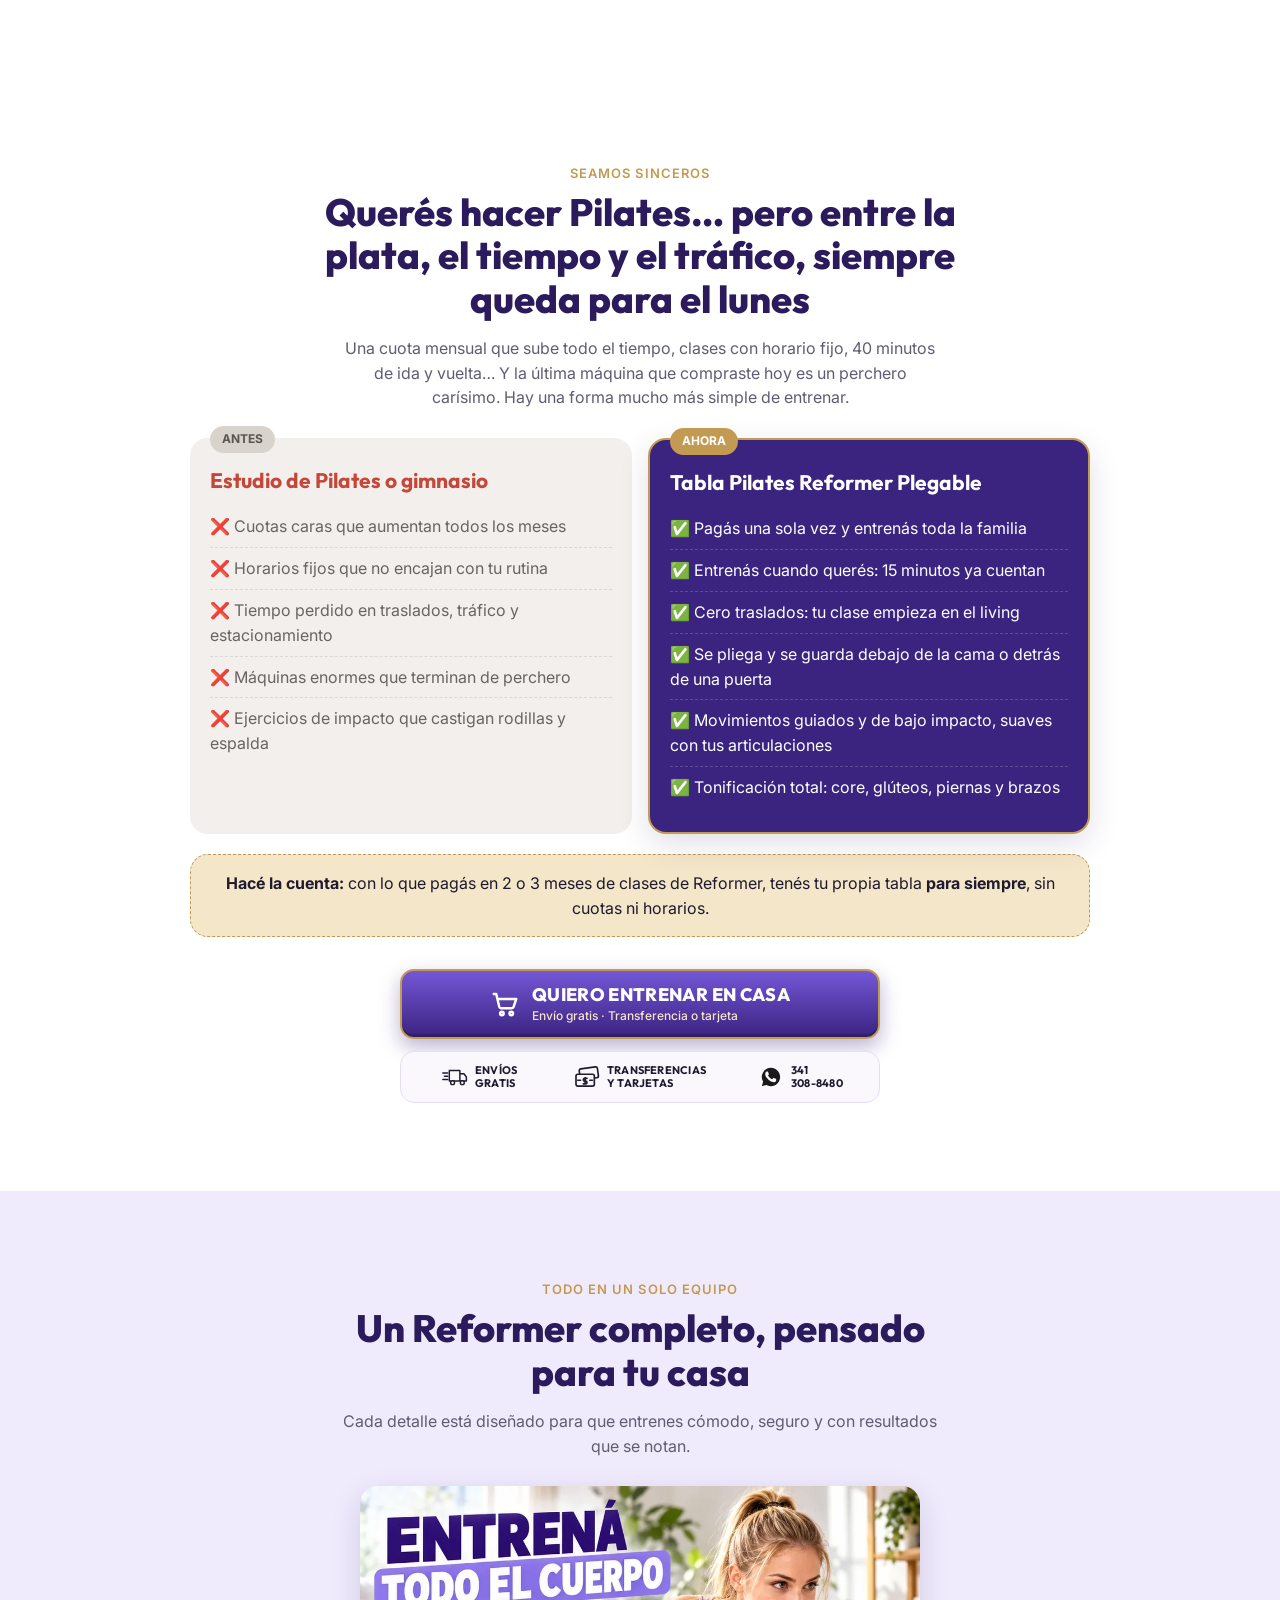
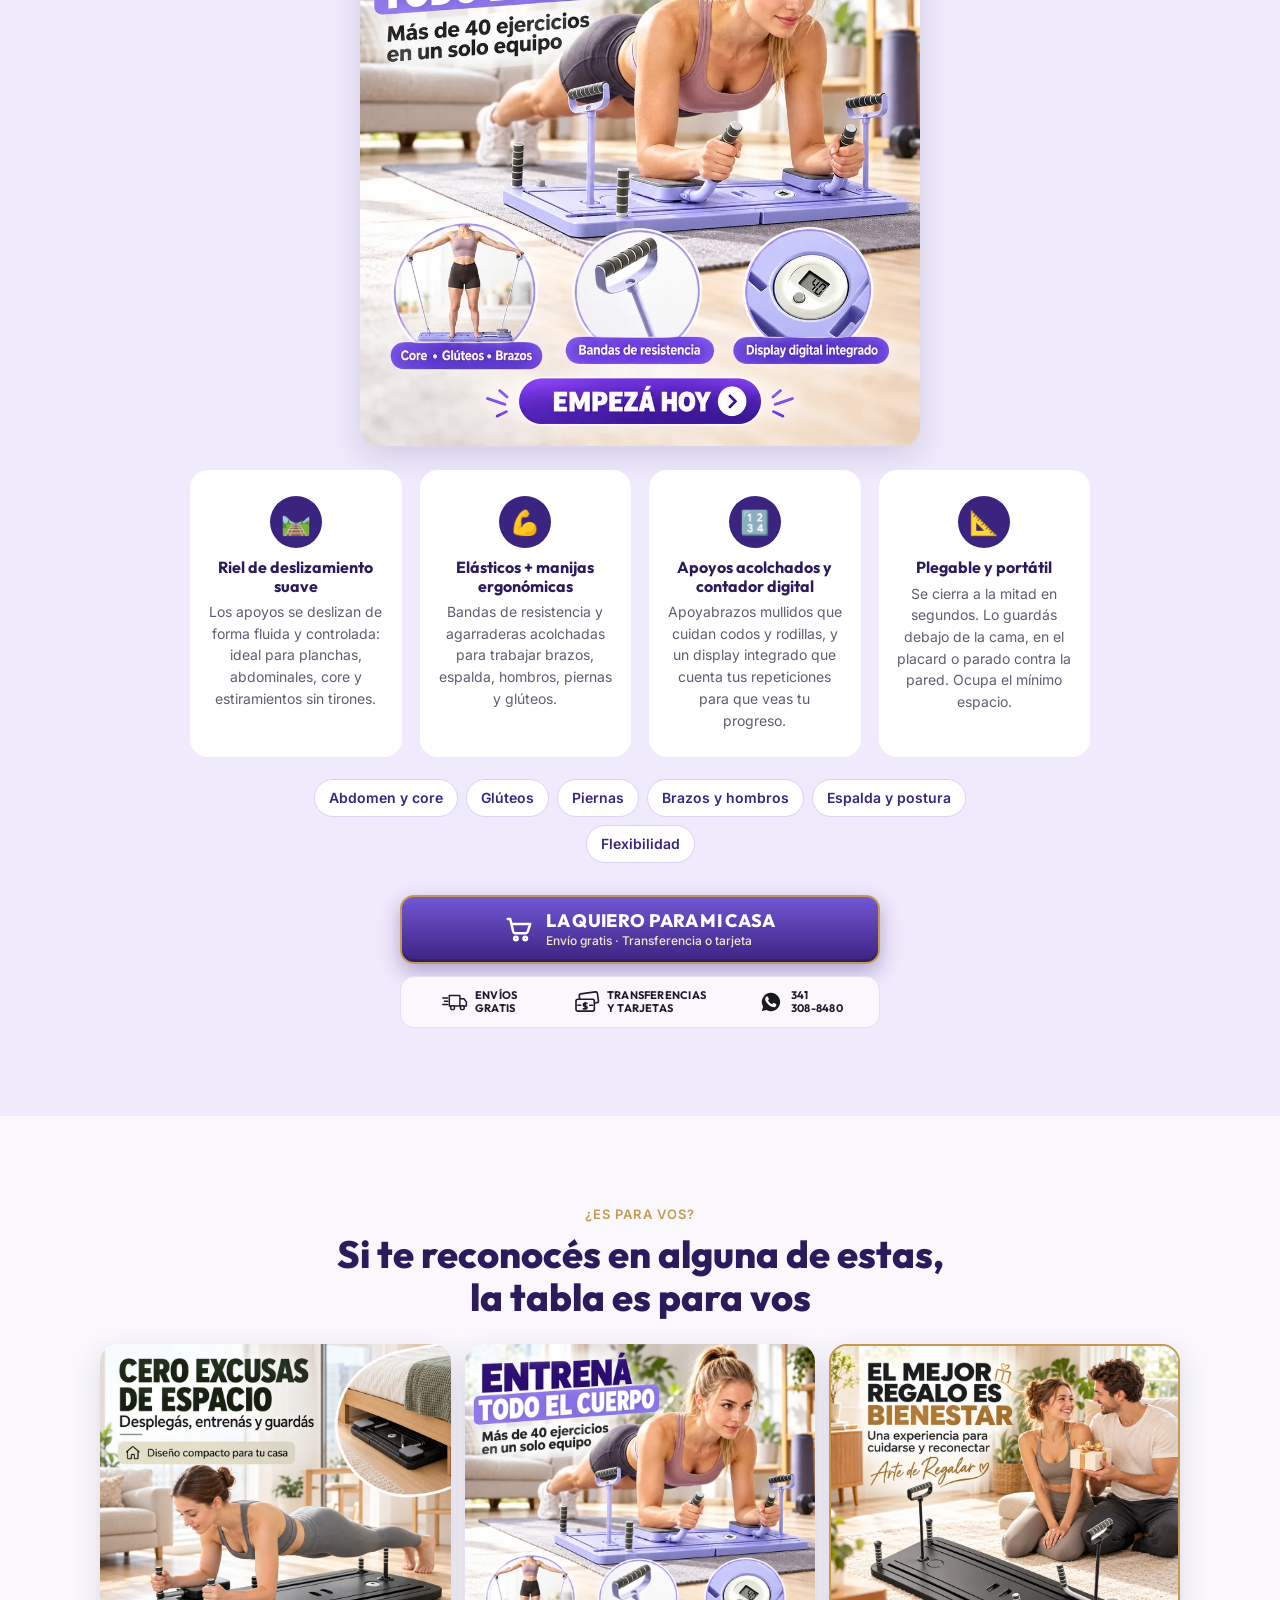
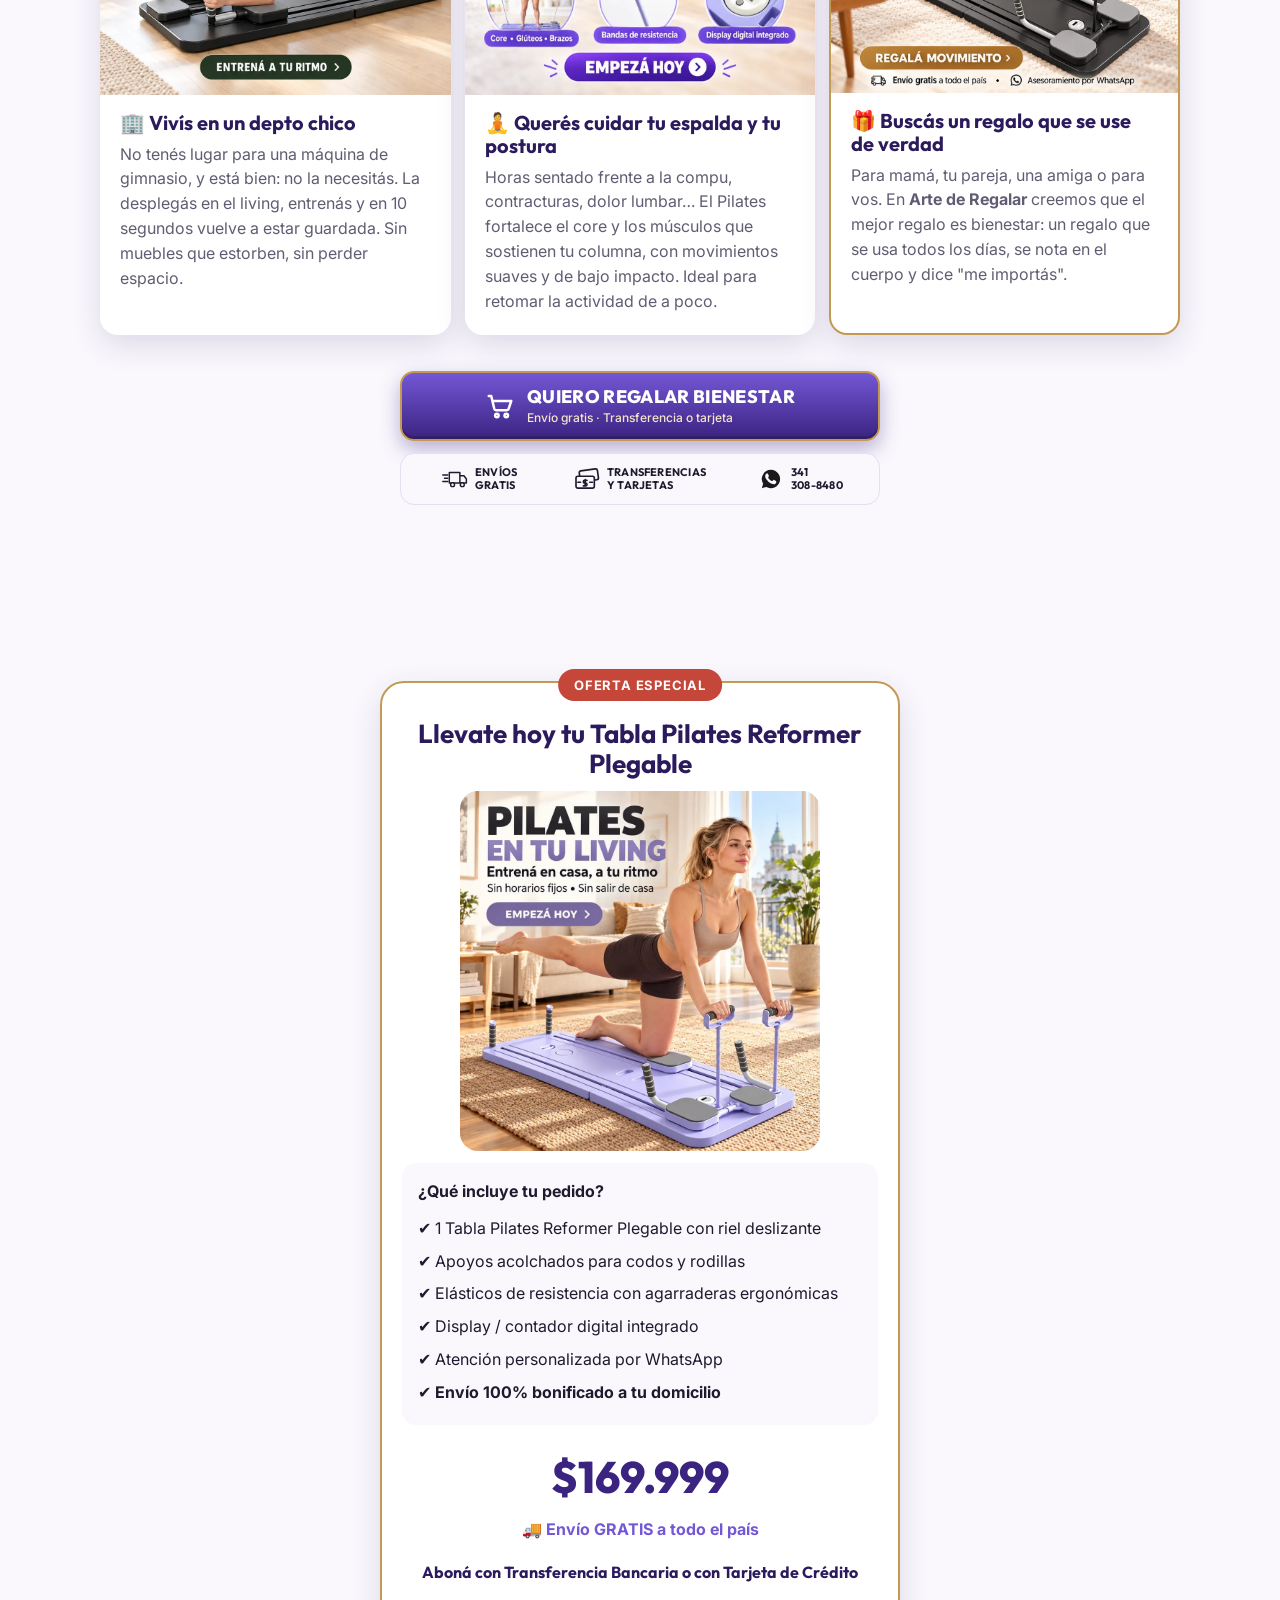
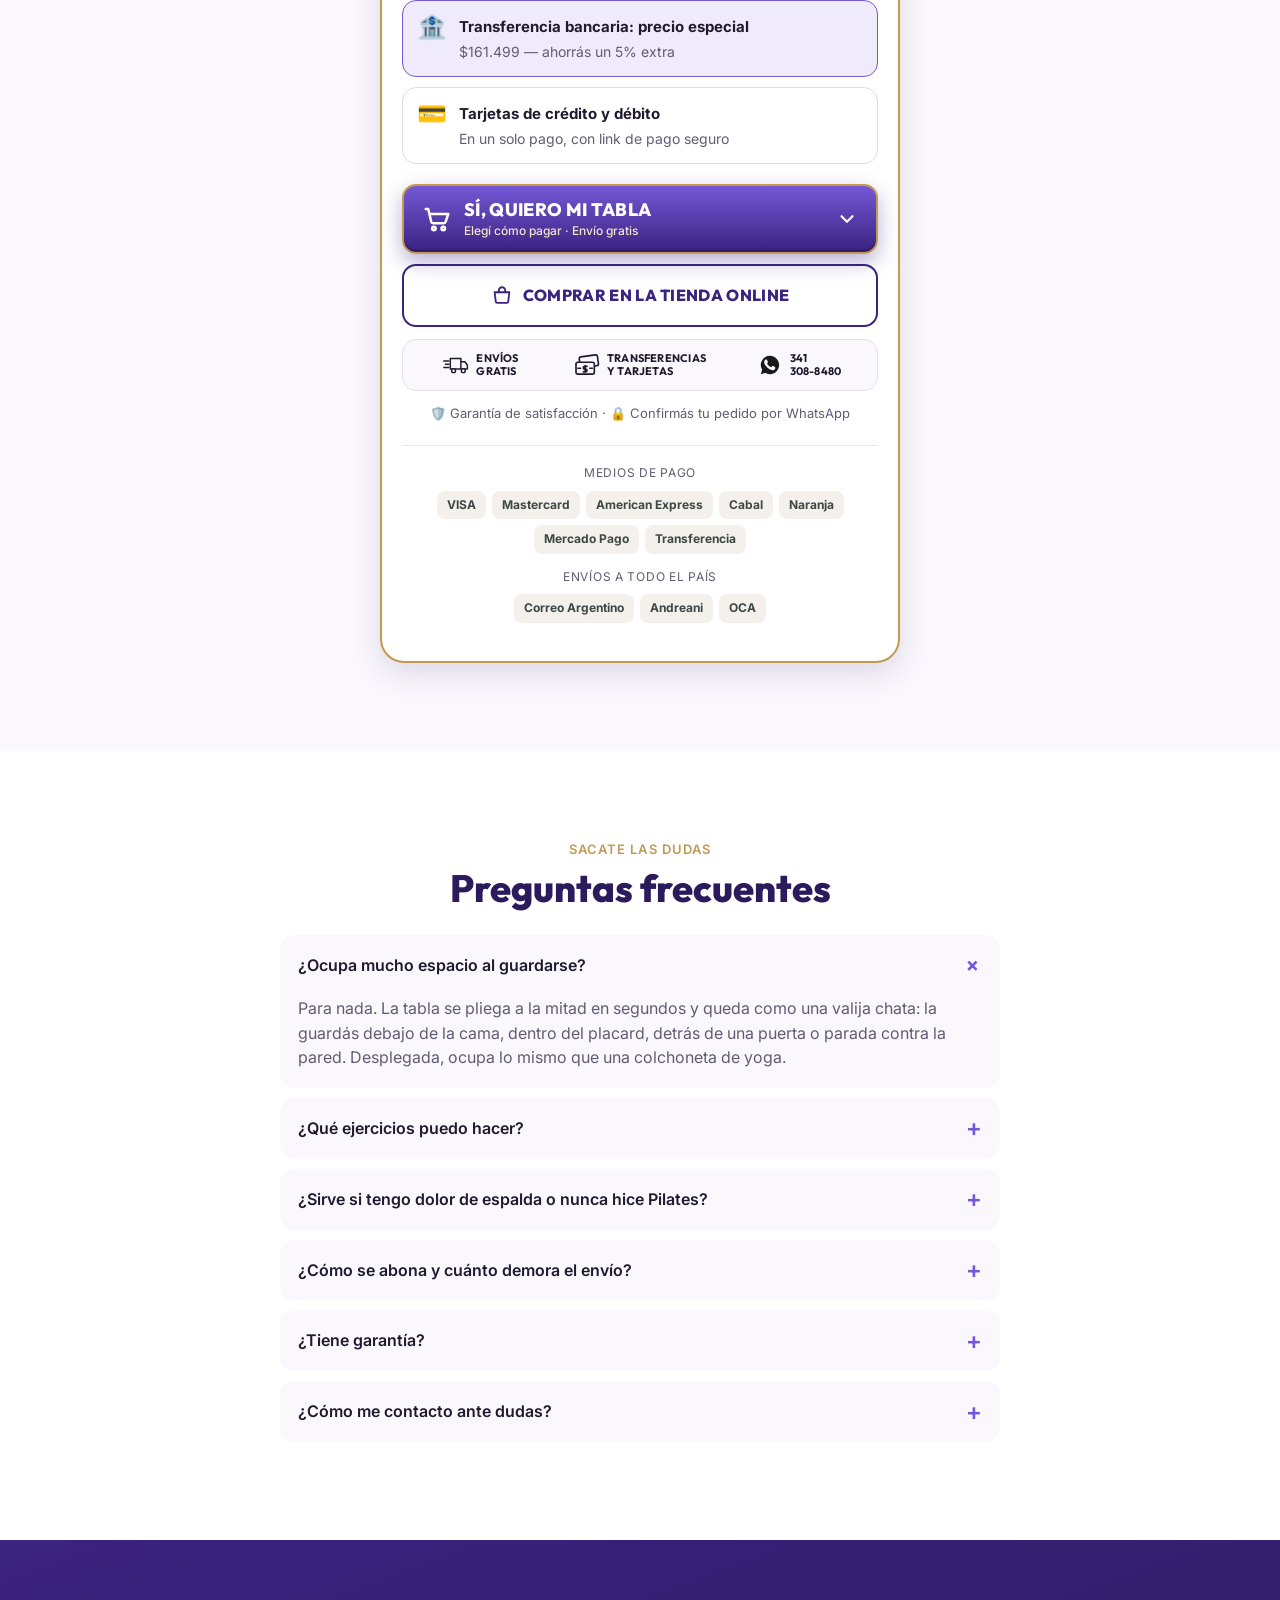
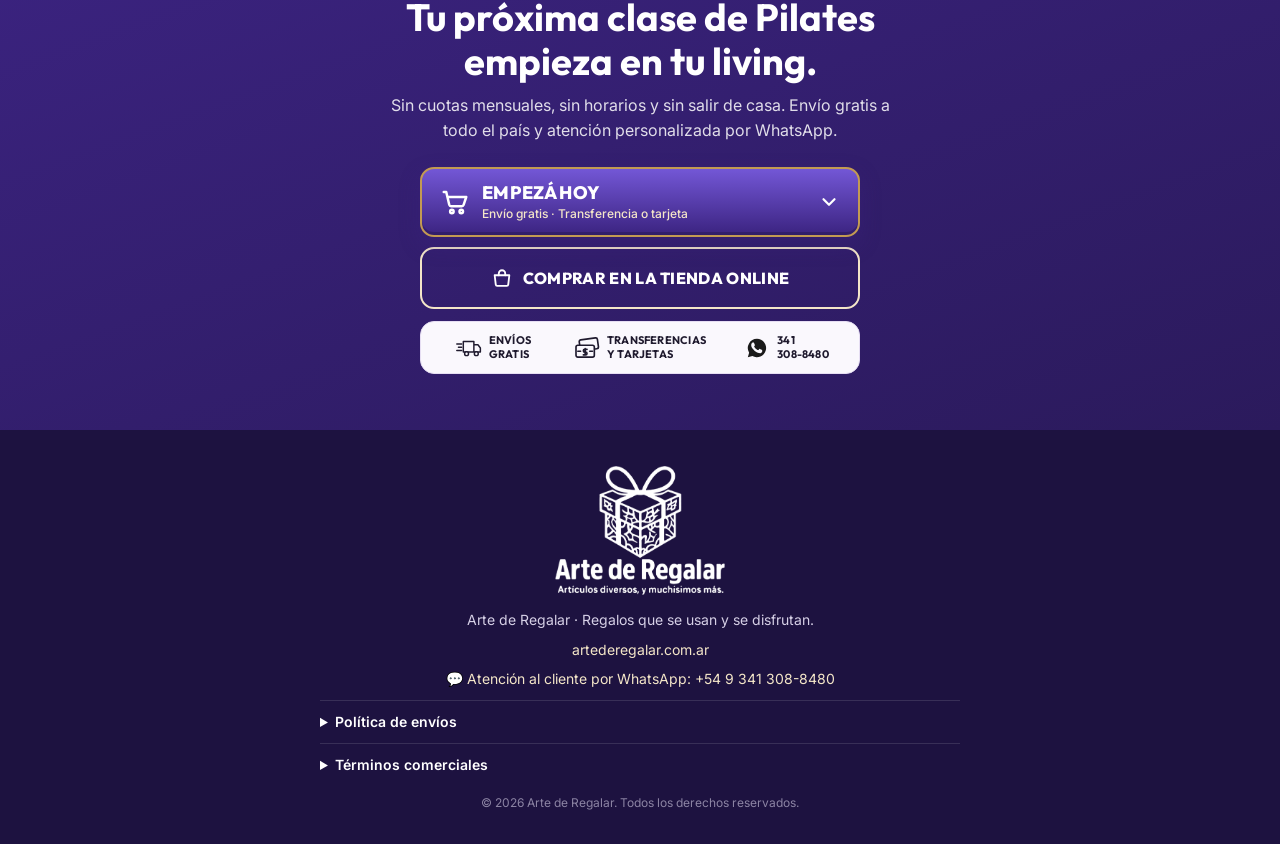
==== commit a414a544: "Suma el botón Comprar en la tienda online (Emidica) en la landing de Pilates Co-Authored-By: Claude " ====
--- a/pilates/index.html
+++ b/pilates/index.html
@@ -129,12 +129,16 @@
           <svg class="buydrop__chev" viewBox="0 0 24 24" aria-hidden="true" fill="none" stroke="currentColor" stroke-width="2.4" stroke-linecap="round" stroke-linejoin="round"><path d="m6 9 6 6 6-6"/></svg>
         </button>
         <ul class="buydrop__menu" id="bd-hero" role="menu" hidden>
+      <li role="none"><a role="menuitem" class="buydrop__item buydrop__item--store js-store" href="https://artederegalar.com.ar/busqueda?s=pilates"><span aria-hidden="true">🛍️</span><span><b>Comprar en la tienda online</b><small>Carrito y pago en artederegalar.com.ar</small></span></a></li>
       <li role="none"><a role="menuitem" class="buydrop__item js-buy" data-pago="Transferencia" href="#"><span aria-hidden="true">🏦</span><span><b>Pagar por transferencia</b><small><span data-cfg="descuento">5</span>% OFF · <span data-cfg="precioTransferencia">$161.499</span></small></span></a></li>
       <li role="none"><a role="menuitem" class="buydrop__item js-buy" data-pago="Tarjeta de crédito/débito" href="#"><span aria-hidden="true">💳</span><span><b>Pagar con tarjeta</b><small>Crédito o débito · en un solo pago</small></span></a></li>
       <li role="none"><a role="menuitem" class="buydrop__item" href="https://wa.me/5493413088480?text=Hola!%20Quiero%20comprar%20la%20Tabla%20Pilates%20Reformer" target="_blank" rel="noopener"><span aria-hidden="true">💬</span><span><b>Comprar por WhatsApp</b><small>Te atendemos al 341 308-8480</small></span></a></li>
-      <li role="none"><a role="menuitem" class="buydrop__item js-store" href="#"><span aria-hidden="true">🛍️</span><span><b>Ver en la tienda online</b><small>artederegalar.com.ar</small></span></a></li>
     </ul>
       </div>
+      <a class="btn btn--store js-store" href="https://artederegalar.com.ar/busqueda?s=pilates">
+        <svg viewBox="0 0 24 24" aria-hidden="true" fill="none" stroke="currentColor" stroke-width="2" stroke-linecap="round" stroke-linejoin="round"><path d="M4 9h16l-1.2 10.2a1.5 1.5 0 0 1-1.5 1.3H6.7a1.5 1.5 0 0 1-1.5-1.3z"/><path d="M8.5 9V7a3.5 3.5 0 0 1 7 0v2"/></svg>
+        COMPRAR EN LA TIENDA ONLINE
+      </a>
       <ul class="perks">
         <li><svg viewBox="0 0 32 24" aria-hidden="true" fill="none" stroke="currentColor" stroke-width="1.8" stroke-linejoin="round"><path d="M9 4h13v13H9zM22 8h5l3 4v5h-8"/><circle cx="13" cy="19" r="2.4" fill="var(--cream)"/><circle cx="25" cy="19" r="2.4" fill="var(--cream)"/><path d="M1 7h6M3 11h4M1 15h6" stroke-linecap="round"/></svg><span>ENVÍOS<br>GRATIS</span></li>
         <li><svg viewBox="0 0 28 24" aria-hidden="true" fill="none" stroke="currentColor" stroke-width="1.8" stroke-linejoin="round"><rect x="6" y="2" width="20" height="12" rx="2" transform="rotate(-8 16 8)"/><rect x="2" y="9" width="20" height="13" rx="2" fill="var(--cream)"/><path d="M12 12.5v7M14 13.5h-2.5a1.5 1.5 0 0 0 0 3h1a1.5 1.5 0 0 1 0 3H10" stroke-linecap="round"/><path d="M4 15.5h3M17 15.5h3" stroke-linecap="round"/></svg><span>TRANSFERENCIAS<br>Y TARJETAS</span></li>
@@ -373,12 +377,16 @@
           <svg class="buydrop__chev" viewBox="0 0 24 24" aria-hidden="true" fill="none" stroke="currentColor" stroke-width="2.4" stroke-linecap="round" stroke-linejoin="round"><path d="m6 9 6 6 6-6"/></svg>
         </button>
         <ul class="buydrop__menu" id="bd-offer" role="menu" hidden>
+      <li role="none"><a role="menuitem" class="buydrop__item buydrop__item--store js-store" href="https://artederegalar.com.ar/busqueda?s=pilates"><span aria-hidden="true">🛍️</span><span><b>Comprar en la tienda online</b><small>Carrito y pago en artederegalar.com.ar</small></span></a></li>
       <li role="none"><a role="menuitem" class="buydrop__item js-buy" data-pago="Transferencia" href="#"><span aria-hidden="true">🏦</span><span><b>Pagar por transferencia</b><small><span data-cfg="descuento">5</span>% OFF · <span data-cfg="precioTransferencia">$161.499</span></small></span></a></li>
       <li role="none"><a role="menuitem" class="buydrop__item js-buy" data-pago="Tarjeta de crédito/débito" href="#"><span aria-hidden="true">💳</span><span><b>Pagar con tarjeta</b><small>Crédito o débito · en un solo pago</small></span></a></li>
       <li role="none"><a role="menuitem" class="buydrop__item" href="https://wa.me/5493413088480?text=Hola!%20Quiero%20comprar%20la%20Tabla%20Pilates%20Reformer" target="_blank" rel="noopener"><span aria-hidden="true">💬</span><span><b>Comprar por WhatsApp</b><small>Te atendemos al 341 308-8480</small></span></a></li>
-      <li role="none"><a role="menuitem" class="buydrop__item js-store" href="#"><span aria-hidden="true">🛍️</span><span><b>Ver en la tienda online</b><small>artederegalar.com.ar</small></span></a></li>
     </ul>
       </div>
+      <a class="btn btn--store js-store" href="https://artederegalar.com.ar/busqueda?s=pilates">
+        <svg viewBox="0 0 24 24" aria-hidden="true" fill="none" stroke="currentColor" stroke-width="2" stroke-linecap="round" stroke-linejoin="round"><path d="M4 9h16l-1.2 10.2a1.5 1.5 0 0 1-1.5 1.3H6.7a1.5 1.5 0 0 1-1.5-1.3z"/><path d="M8.5 9V7a3.5 3.5 0 0 1 7 0v2"/></svg>
+        COMPRAR EN LA TIENDA ONLINE
+      </a>
       <ul class="perks">
         <li><svg viewBox="0 0 32 24" aria-hidden="true" fill="none" stroke="currentColor" stroke-width="1.8" stroke-linejoin="round"><path d="M9 4h13v13H9zM22 8h5l3 4v5h-8"/><circle cx="13" cy="19" r="2.4" fill="var(--cream)"/><circle cx="25" cy="19" r="2.4" fill="var(--cream)"/><path d="M1 7h6M3 11h4M1 15h6" stroke-linecap="round"/></svg><span>ENVÍOS<br>GRATIS</span></li>
         <li><svg viewBox="0 0 28 24" aria-hidden="true" fill="none" stroke="currentColor" stroke-width="1.8" stroke-linejoin="round"><rect x="6" y="2" width="20" height="12" rx="2" transform="rotate(-8 16 8)"/><rect x="2" y="9" width="20" height="13" rx="2" fill="var(--cream)"/><path d="M12 12.5v7M14 13.5h-2.5a1.5 1.5 0 0 0 0 3h1a1.5 1.5 0 0 1 0 3H10" stroke-linecap="round"/><path d="M4 15.5h3M17 15.5h3" stroke-linecap="round"/></svg><span>TRANSFERENCIAS<br>Y TARJETAS</span></li>
@@ -450,12 +458,16 @@
           <svg class="buydrop__chev" viewBox="0 0 24 24" aria-hidden="true" fill="none" stroke="currentColor" stroke-width="2.4" stroke-linecap="round" stroke-linejoin="round"><path d="m6 9 6 6 6-6"/></svg>
         </button>
         <ul class="buydrop__menu" id="bd-final" role="menu" hidden>
+      <li role="none"><a role="menuitem" class="buydrop__item buydrop__item--store js-store" href="https://artederegalar.com.ar/busqueda?s=pilates"><span aria-hidden="true">🛍️</span><span><b>Comprar en la tienda online</b><small>Carrito y pago en artederegalar.com.ar</small></span></a></li>
       <li role="none"><a role="menuitem" class="buydrop__item js-buy" data-pago="Transferencia" href="#"><span aria-hidden="true">🏦</span><span><b>Pagar por transferencia</b><small><span data-cfg="descuento">5</span>% OFF · <span data-cfg="precioTransferencia">$161.499</span></small></span></a></li>
       <li role="none"><a role="menuitem" class="buydrop__item js-buy" data-pago="Tarjeta de crédito/débito" href="#"><span aria-hidden="true">💳</span><span><b>Pagar con tarjeta</b><small>Crédito o débito · en un solo pago</small></span></a></li>
       <li role="none"><a role="menuitem" class="buydrop__item" href="https://wa.me/5493413088480?text=Hola!%20Quiero%20comprar%20la%20Tabla%20Pilates%20Reformer" target="_blank" rel="noopener"><span aria-hidden="true">💬</span><span><b>Comprar por WhatsApp</b><small>Te atendemos al 341 308-8480</small></span></a></li>
-      <li role="none"><a role="menuitem" class="buydrop__item js-store" href="#"><span aria-hidden="true">🛍️</span><span><b>Ver en la tienda online</b><small>artederegalar.com.ar</small></span></a></li>
     </ul>
       </div>
+      <a class="btn btn--store js-store" href="https://artederegalar.com.ar/busqueda?s=pilates">
+        <svg viewBox="0 0 24 24" aria-hidden="true" fill="none" stroke="currentColor" stroke-width="2" stroke-linecap="round" stroke-linejoin="round"><path d="M4 9h16l-1.2 10.2a1.5 1.5 0 0 1-1.5 1.3H6.7a1.5 1.5 0 0 1-1.5-1.3z"/><path d="M8.5 9V7a3.5 3.5 0 0 1 7 0v2"/></svg>
+        COMPRAR EN LA TIENDA ONLINE
+      </a>
       <ul class="perks">
         <li><svg viewBox="0 0 32 24" aria-hidden="true" fill="none" stroke="currentColor" stroke-width="1.8" stroke-linejoin="round"><path d="M9 4h13v13H9zM22 8h5l3 4v5h-8"/><circle cx="13" cy="19" r="2.4" fill="var(--cream)"/><circle cx="25" cy="19" r="2.4" fill="var(--cream)"/><path d="M1 7h6M3 11h4M1 15h6" stroke-linecap="round"/></svg><span>ENVÍOS<br>GRATIS</span></li>
         <li><svg viewBox="0 0 28 24" aria-hidden="true" fill="none" stroke="currentColor" stroke-width="1.8" stroke-linejoin="round"><rect x="6" y="2" width="20" height="12" rx="2" transform="rotate(-8 16 8)"/><rect x="2" y="9" width="20" height="13" rx="2" fill="var(--cream)"/><path d="M12 12.5v7M14 13.5h-2.5a1.5 1.5 0 0 0 0 3h1a1.5 1.5 0 0 1 0 3H10" stroke-linecap="round"/><path d="M4 15.5h3M17 15.5h3" stroke-linecap="round"/></svg><span>TRANSFERENCIAS<br>Y TARJETAS</span></li>
@@ -504,10 +516,10 @@
       COMPRAR AHORA <svg class="buydrop__chev" viewBox="0 0 24 24" aria-hidden="true" fill="none" stroke="currentColor" stroke-width="2.4" stroke-linecap="round" stroke-linejoin="round"><path d="m6 9 6 6 6-6"/></svg>
     </button>
     <ul class="buydrop__menu" id="bd-sticky" role="menu" hidden>
+      <li role="none"><a role="menuitem" class="buydrop__item buydrop__item--store js-store" href="https://artederegalar.com.ar/busqueda?s=pilates"><span aria-hidden="true">🛍️</span><span><b>Comprar en la tienda online</b><small>Carrito y pago en artederegalar.com.ar</small></span></a></li>
       <li role="none"><a role="menuitem" class="buydrop__item js-buy" data-pago="Transferencia" href="#"><span aria-hidden="true">🏦</span><span><b>Pagar por transferencia</b><small><span data-cfg="descuento">5</span>% OFF · <span data-cfg="precioTransferencia">$161.499</span></small></span></a></li>
       <li role="none"><a role="menuitem" class="buydrop__item js-buy" data-pago="Tarjeta de crédito/débito" href="#"><span aria-hidden="true">💳</span><span><b>Pagar con tarjeta</b><small>Crédito o débito · en un solo pago</small></span></a></li>
       <li role="none"><a role="menuitem" class="buydrop__item" href="https://wa.me/5493413088480?text=Hola!%20Quiero%20comprar%20la%20Tabla%20Pilates%20Reformer" target="_blank" rel="noopener"><span aria-hidden="true">💬</span><span><b>Comprar por WhatsApp</b><small>Te atendemos al 341 308-8480</small></span></a></li>
-      <li role="none"><a role="menuitem" class="buydrop__item js-store" href="#"><span aria-hidden="true">🛍️</span><span><b>Ver en la tienda online</b><small>artederegalar.com.ar</small></span></a></li>
     </ul>
   </div>
 </div>
--- a/pilates/pilates.css
+++ b/pilates/pilates.css
@@ -207,3 +207,20 @@
 .showcase img { width: 100%; aspect-ratio: 1; object-fit: cover; border-radius: 14px; box-shadow: var(--shadow); }
 .showcase figcaption { margin-top: 8px; text-align: center; font-size: 13px; font-weight: 600; color: var(--green-900); }
 @media (min-width: 860px) { .showcase__grid { grid-template-columns: repeat(4, 1fr); gap: 16px; } }
+
+/* ---------- Botón directo a la tienda (Emidica) ---------- */
+.btn--store {
+  display: flex;
+  align-items: center;
+  justify-content: center;
+  gap: 10px;
+  margin-top: 10px;
+  background: var(--white);
+  color: var(--green-800);
+  border: 2px solid var(--green-800);
+  font-size: 16px;
+}
+.btn--store svg { width: 22px; height: 22px; flex: none; }
+.btn--store:hover { background: var(--green-100); }
+.final .btn--store { background: transparent; color: var(--white); border-color: var(--gold-light); margin-top: 10px; }
+.buydrop__item--store b { color: var(--green-600); }
